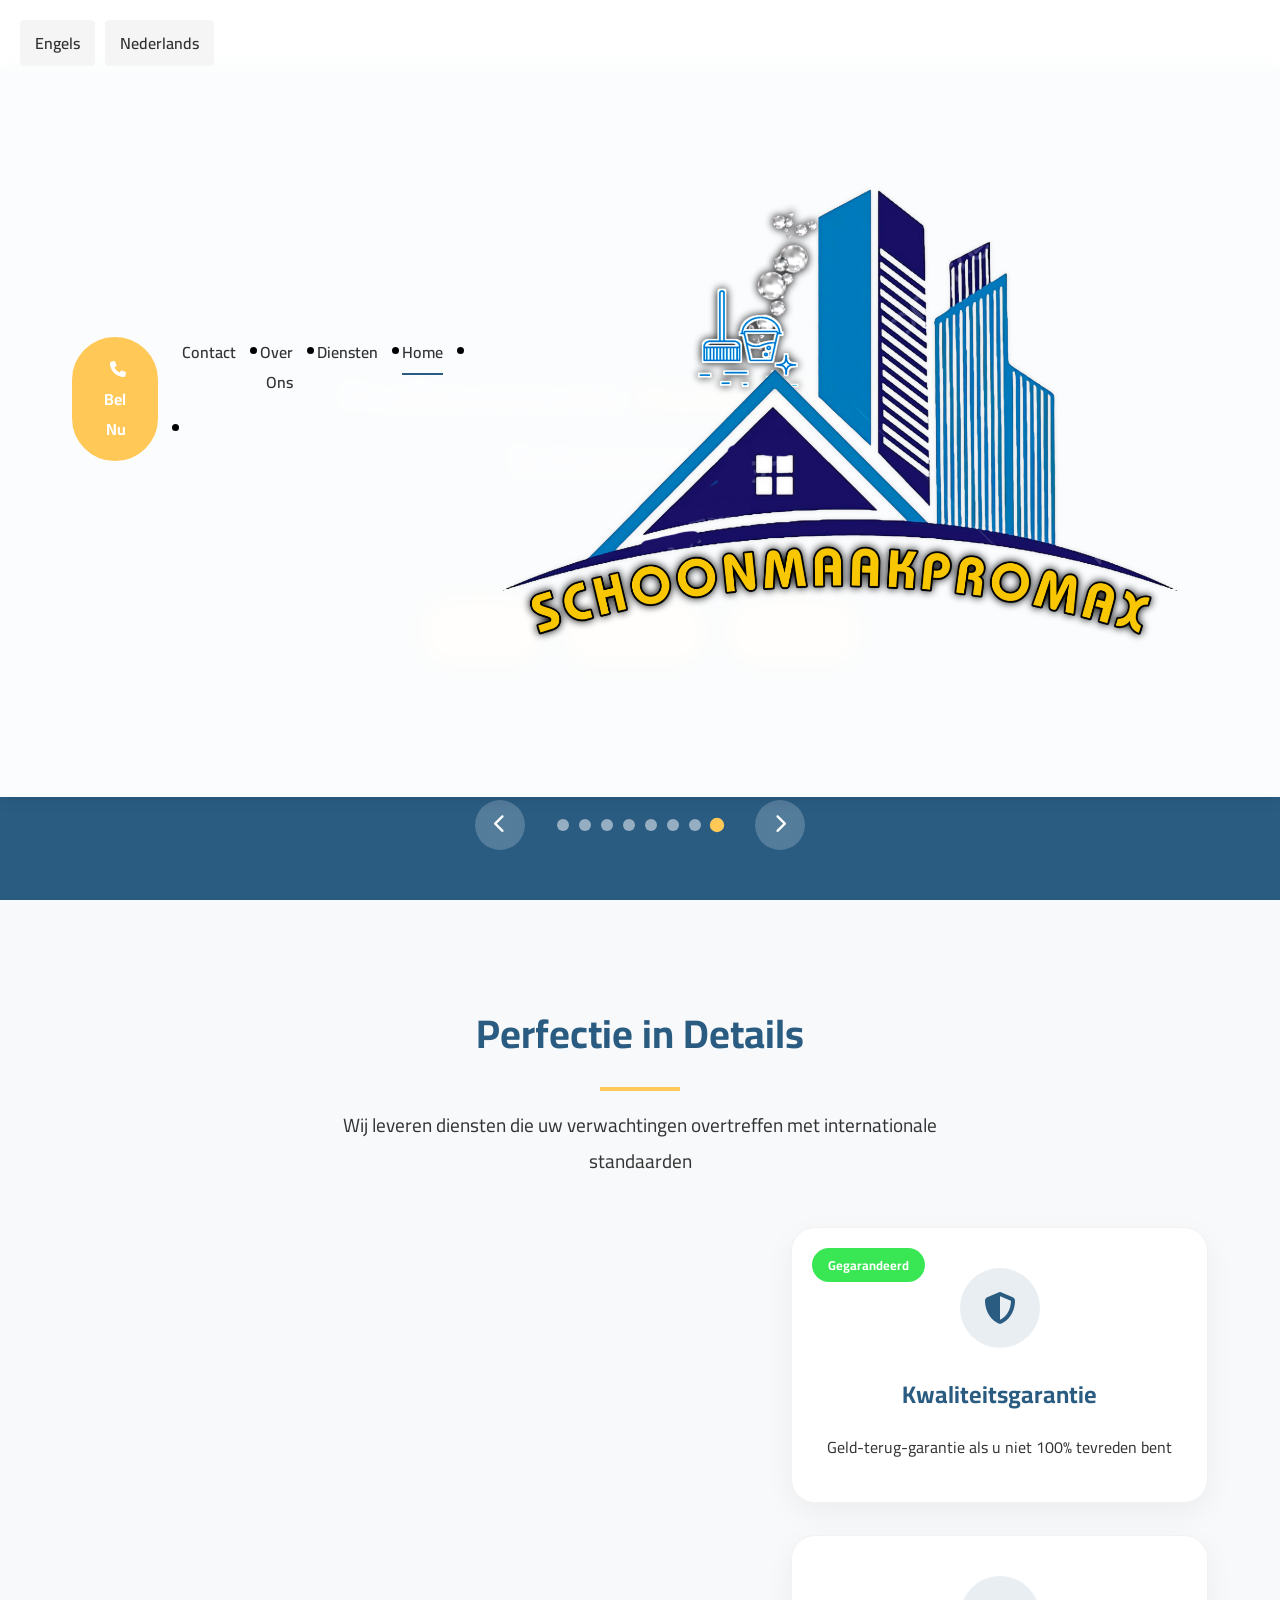
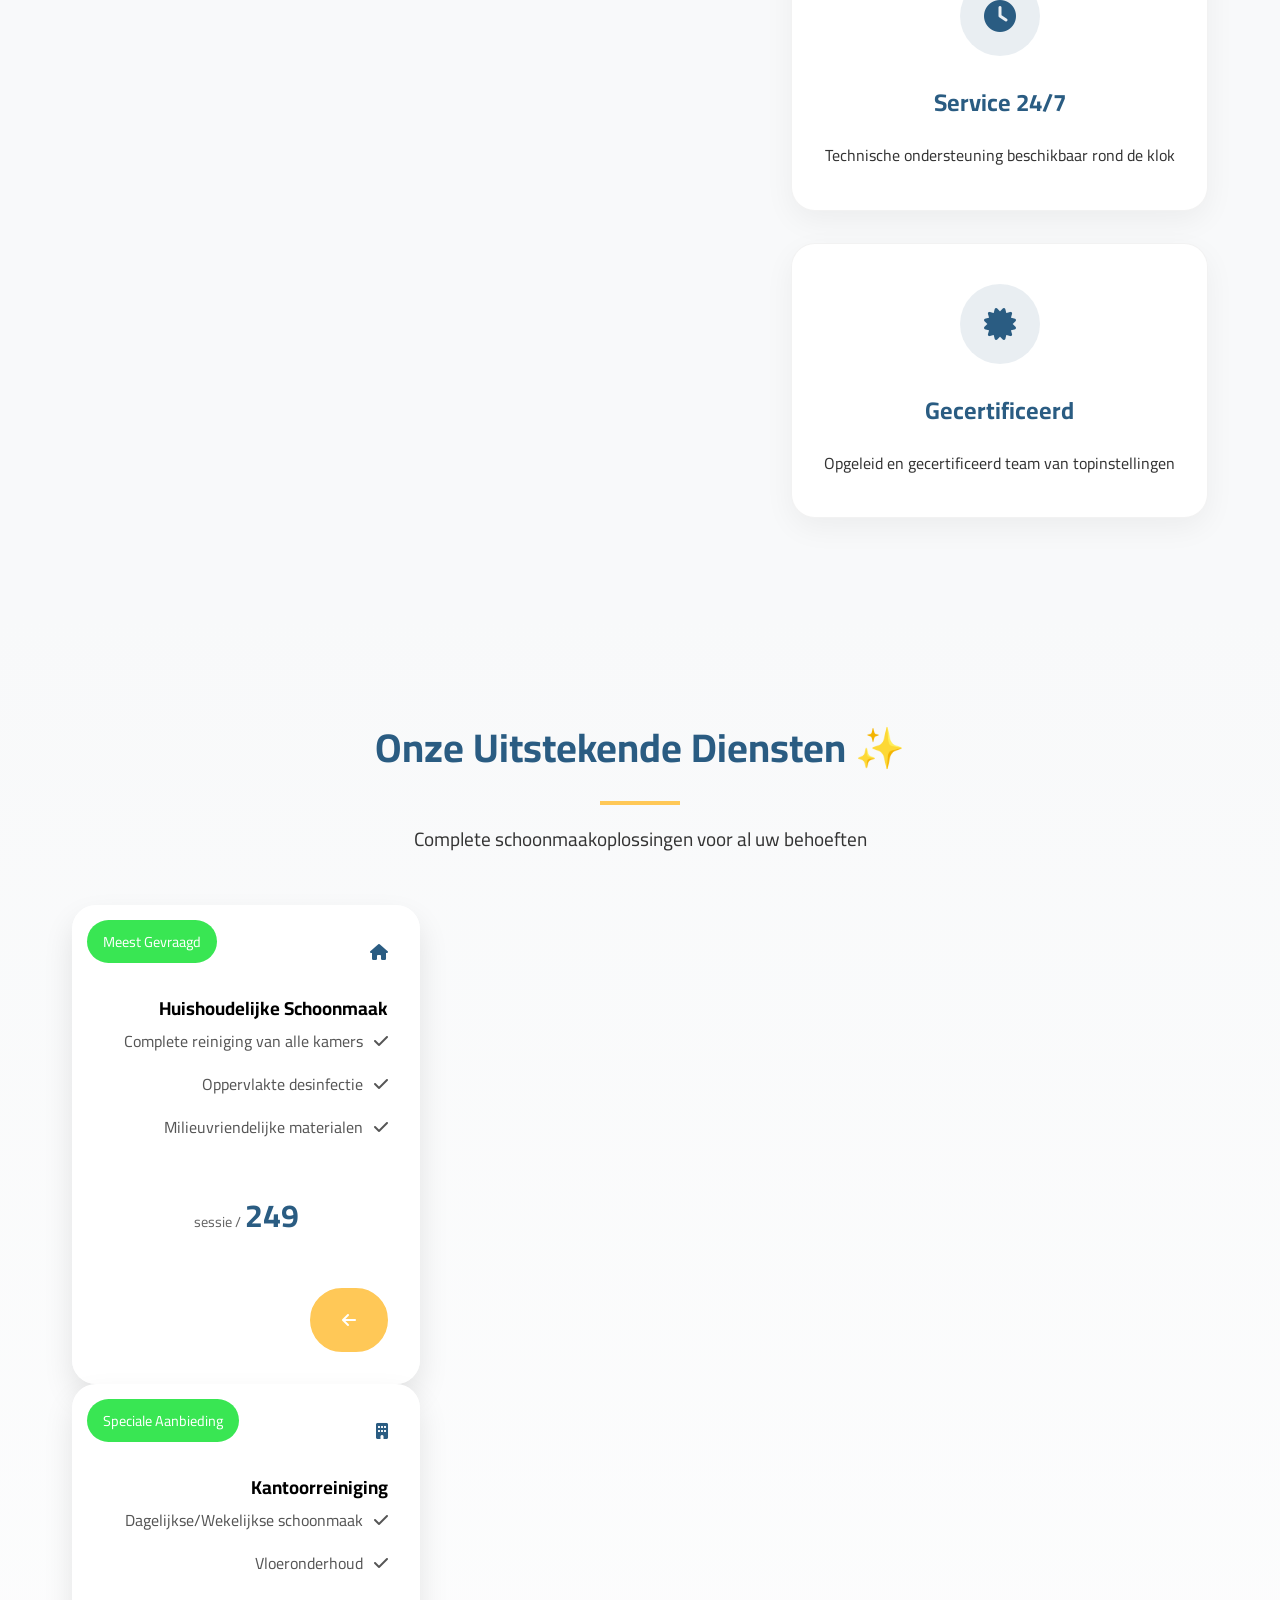
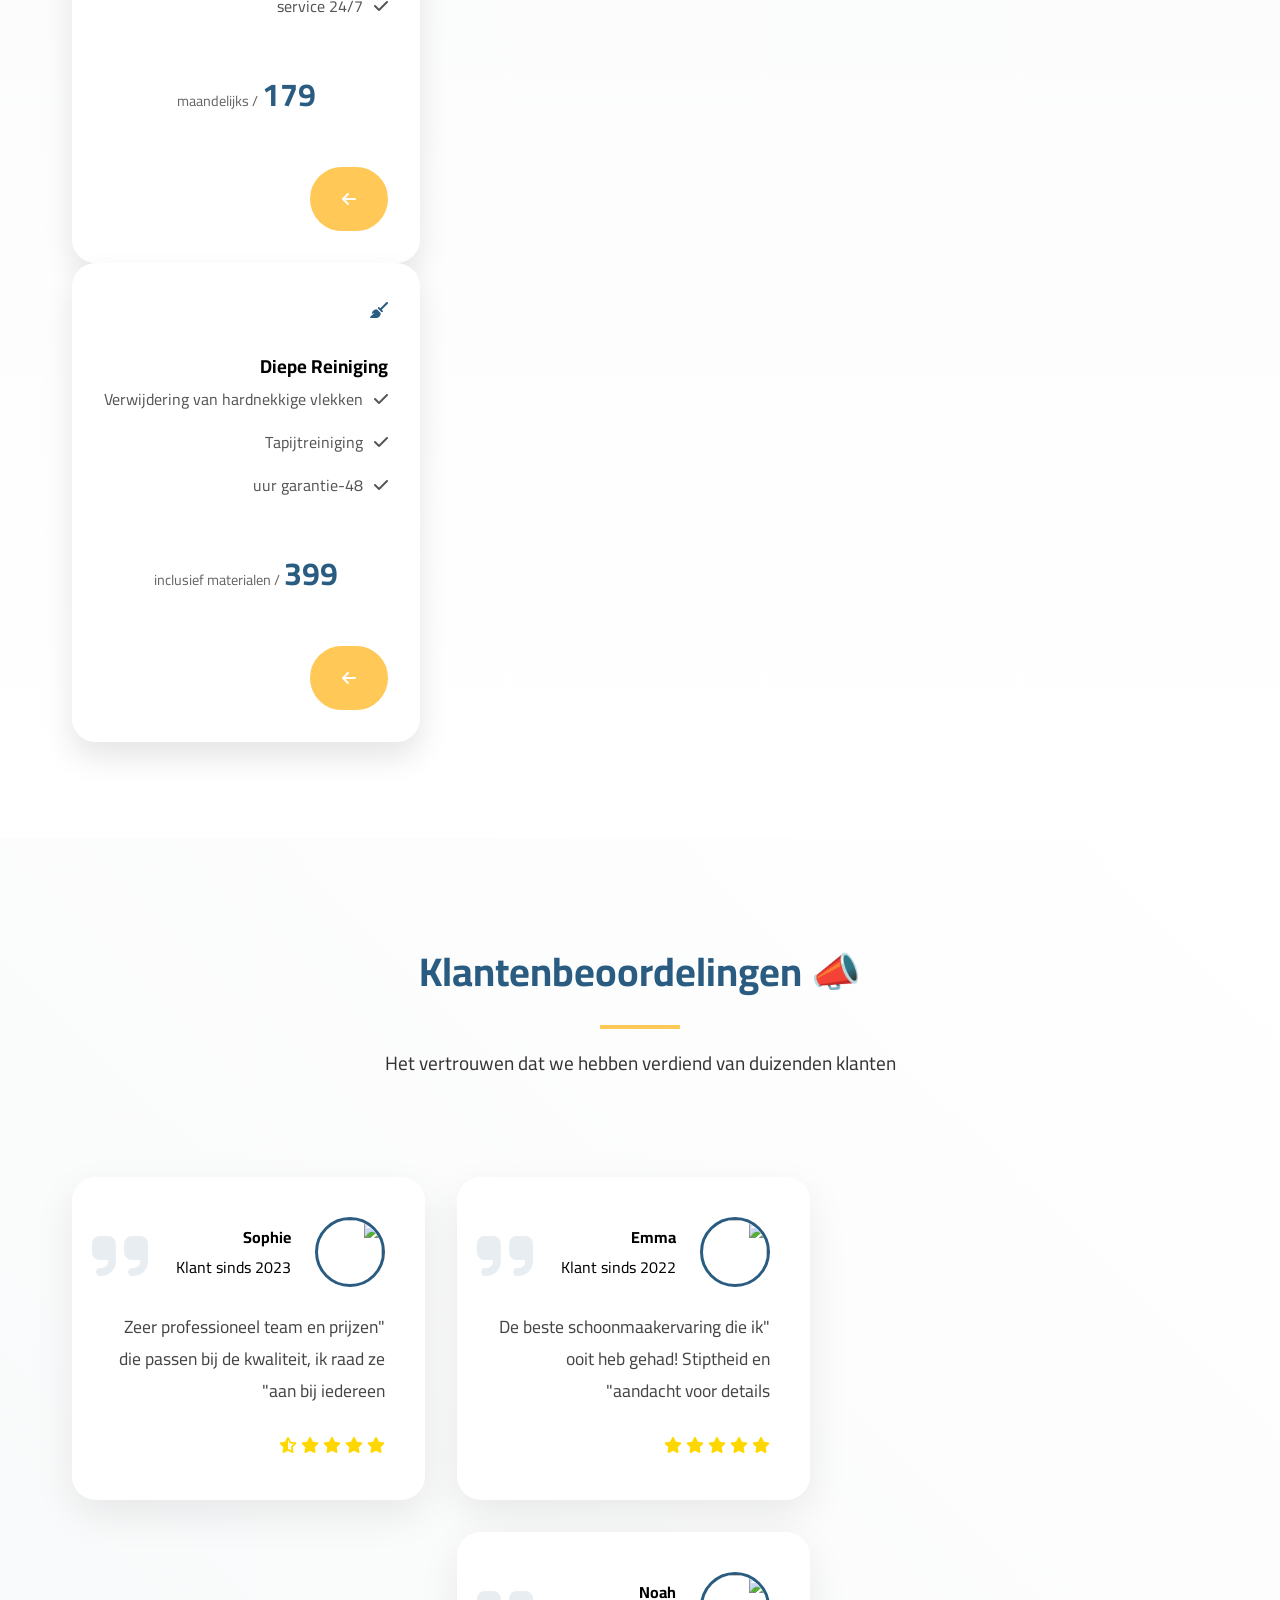
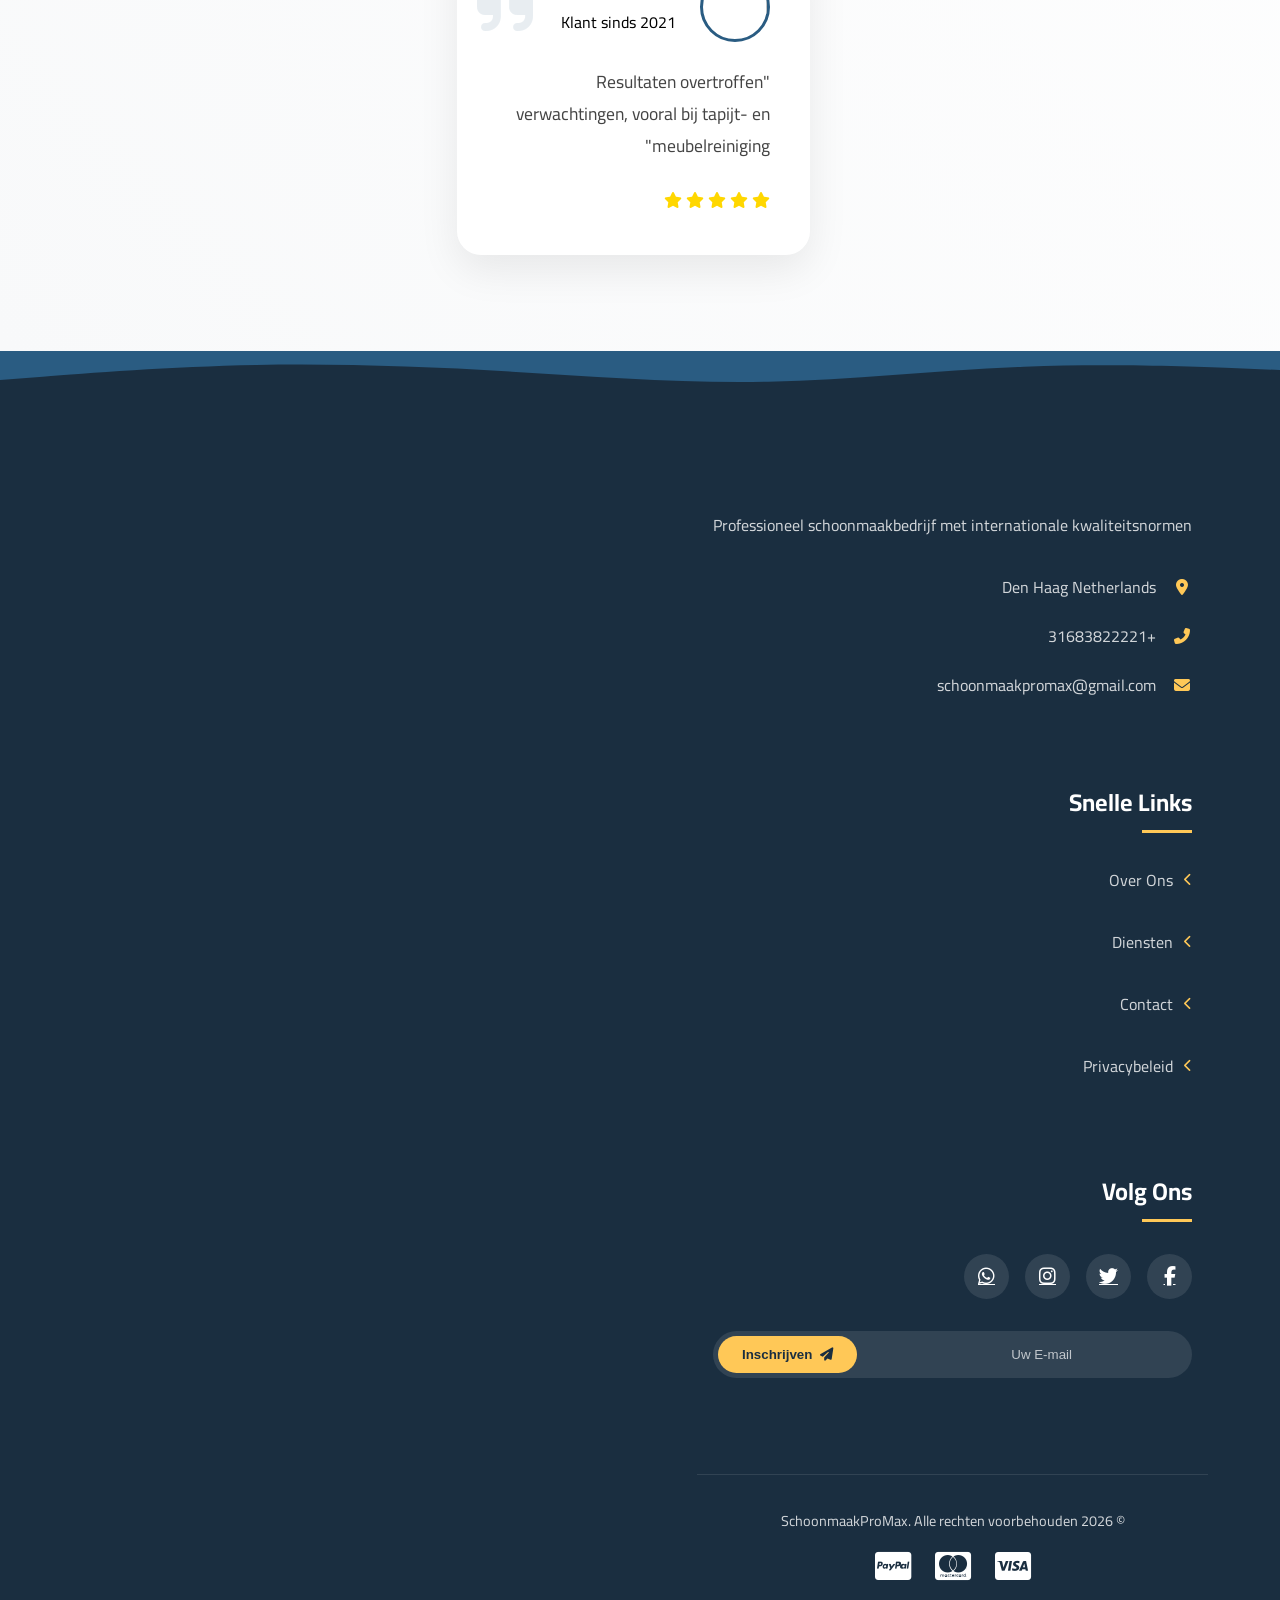
==== index.html @ 86a505ed "index.html" ====
<!DOCTYPE html>
<html lang="ar" dir="rtl">
<head>
    <!-- Basic Meta Tags -->
    <meta charset="UTF-8">
    <meta name="viewport" content="width=device-width, initial-scale=1.0">
    
    <!-- ========== Advanced SEO Optimizations ========== -->
    <title>SchoonmaakProMax | Professioneel Schoonmaakbedrijf in Nederland | Concurrentieprijzen</title>
    <meta name="viewport" content="width=device-width, initial-scale=1, maximum-scale=1, user-scalable=no">

    <meta name="description" content="SchoonmaakProMax biedt schoonmaakdiensten voor huis en kantoor in Nederland met Europese kwaliteitsnormen. Opgeleid team - Milieuvriendelijke materialen - Scherpe prijzen. Neem nu contact op!">
    <meta name="keywords" content="Schoonmaakbedrijf Nederland, Huishoudelijke schoonmaak Amsterdam, Tapijtreiniging Rotterdam, Kantoorontsmetting Den Haag, Appartementen schoonmaken Utrecht">
    <meta name="author" content="SchoonmaakProMax">
    <meta name="robots" content="index, follow">
    <meta name="language" content="Arabic">
    
    <!-- ========== Open Graph / Social Meta ========== -->
    <meta property="og:title" content="SchoonmaakProMax | Professionele Schoonmaak in Nederland">
    <meta property="og:description" content="Uitgebreide schoonmaakdiensten voor woningen en kantoren volgens Europese kwaliteitsnormen">
    <meta property="og:image" content="https://osun2021.github.io/a2/assets/images/og-image.jpg">
    <meta property="og:url" content="https://osun2021.github.io/a2/">
    <meta property="og:type" content="website">
    <meta property="og:locale" content="ar_AR">
    
    <!-- ========== Twitter Meta ========== -->
    <meta name="twitter:card" content="summary_large_image">
    <meta name="twitter:title" content="SchoonmaakProMax - Professionele Schoonmaak">
    <meta name="twitter:description" content="Complete schoonmaakoplossingen in Nederland">
    <meta name="twitter:image" content="https://osun2021.github.io/a2/assets/images/og-image.jpg">
    
    <!-- ========== Favicon ========== -->
    <link rel="icon" type="image/png" href="assets/favicon1.png">
    <link rel="apple-touch-icon" href="assets/favicon1.png">
    
    <!-- ========== Preconnect & Preload ========== -->
    <link rel="preconnect" href="https://fonts.googleapis.com">
    <link rel="preconnect" href="https://fonts.gstatic.com" crossorigin>
    <link rel="preload" href="https://cdnjs.cloudflare.com/ajax/libs/font-awesome/6.4.0/css/all.min.css" as="style">
    
    <!-- ========== Google Fonts ========== -->
    <link href="https://fonts.googleapis.com/css2?family=Cairo:wght@400;600;700&display=swap" rel="stylesheet">
    
    <!-- ========== Font Awesome Library ========== -->
    <link rel="stylesheet" href="https://cdnjs.cloudflare.com/ajax/libs/font-awesome/6.4.0/css/all.min.css">
    
    <!-- ========== AOS Animation Library ========== -->
    <link href="https://unpkg.com/aos@2.3.1/dist/aos.css" rel="stylesheet">
    
    <!-- ========== CSS Files ========== -->
    <link rel="stylesheet" href="css/base/reset.css">
    <link rel="stylesheet" href="css/base/variables.css">
    <link rel="stylesheet" href="css/components/header.css">
    <link rel="stylesheet" href="css/main.css">
    
    <!-- ========== Structured Data (Schema) ========== -->
    <script type="application/ld+json">
    {
        "@context": "https://schema.org",
        "@type": "ProfessionalService",
        "name": "SchoonmaakProMax",
        "image": "https://osun2021.github.io/a2/assets/images/logo4.jpg",
        "description": "Professioneel schoonmaakbedrijf in Nederland",
        "address": {
            "@type": "PostalAddress",
            "addressCountry": "NL"
        },
        "telephone": "+31683822221",
        "openingHours": "Ma-Vr 08:00-18:00",
        "url": "https://osun2021.github.io/a2/"
    }
    </script>
   
    <style>
        :root {
            --primary: #2A5C82;
            --secondary: #FFC857;
        }
        
        * {
            margin: 0;
            padding: 0;
            box-sizing: border-box;
        }
        img, video {
            max-width: 100%;
            height: auto;
            display: block;
        }
        
        html, body {
            width: 100%;
            min-height: 100vh;
            overflow-x: hidden;
            font-family: 'Cairo', sans-serif;
        }
        
        .main-container {
            width: 100vw;
            overflow: hidden;
        }
        
        section {
            width: 100vw;
            padding: 4rem 0;
            overflow: hidden;
        }
        
        .container {
            width: 100%;
            max-width: 1400px;
            margin: 0 auto;
            padding: 0 20px;
        }
    </style>
</head>
<body class="home-page">
    <!-- Modified Header -->
    <header class="main-header">
        <div class="container">
            <a href="index.html" class="logo">
                <img src="assets/images/logo4.png" alt="SchoonmaakProMax" loading="lazy">
            </a>

            <button class="hamburger-menu" aria-expanded="false" aria-label="Mobiel menu">
                <span class="hamburger-line"></span>
                <span class="hamburger-line"></span>
                <span class="hamburger-line"></span>
            </button>
            
            <nav class="main-nav" aria-label="Hoofdnavigatie">
                <div class="language-switcher">
                    <a href="index.html" class="lang-link">Nederlands</a>
                    <a href="en/index.html" class="lang-link">Engels</a>
                </div>
                <ul class="nav-links">
                    <li><a href="index.html" class="nav-link active" data-link="home">Home</a></li>
                    <li><a href="services.html" class="nav-link" data-link="services">Diensten</a></li>
                    <li><a href="about.html" class="nav-link" data-link="about">Over Ons</a></li>
                    <li><a href="contact.html" class="nav-link" data-link="contact">Contact</a></li>
                    <li class="mobile-only">
                        <a href="tel:+31683822221" class="cta-button mobile-cta">
                            <i class="fas fa-phone"></i> Bel Nu
                        </a>
                    </li>
                </ul>
            </nav>
            

        </div>
    </header>
    
    <style>
    :root {
        --primary: #2A5C82;
        --secondary: #FFC857;
        --accent: #39e653;
        --light: #F8F9FA;
        --text: #333;
    }
    
    .main-header {
        position: fixed;
        top: 0;
        width: 100%;
        background: rgba(255, 255, 255, 0.98);
        box-shadow: 0 2px 15px rgba(0, 0, 0, 0.1);
        z-index: 1000;
        backdrop-filter: blur(10px);
        padding: 1rem 0;
    }
    
    .container {
        display: flex;
        justify-content: space-between;
        align-items: center;
        max-width: 1200px;
        margin: 0 auto;
        padding: 0 2rem;
    }
    
    /* Desktop Main Menu */
    .nav-links {
        display: flex;
        gap: 1.5rem;
    }
    
    .nav-link {
        color: var(--text);
        text-decoration: none;
        font-weight: 600;
        position: relative;
        padding: 0.5rem 0;
    }
    
    .nav-link::after {
        content: '';
        position: absolute;
        bottom: 0;
        right: 0;
        width: 0;
        height: 2px;
        background: var(--primary);
        transition: width 0.3s ease;
    }
    
    .nav-link:hover::after,
    .nav-link.active::after {
        width: 100%;
    }
    
    /* Mobile Menu Design */
    .hamburger-menu {
        display: none;
        background: none;
        border: none;
        cursor: pointer;
        padding: 0.5rem;
        z-index: 1001;
    }
    
    .hamburger-line {
        display: block;
        width: 25px;
        height: 3px;
        background: var(--primary);
        margin: 5px 0;
        transition: all 0.3s ease;
    }
    
    /* Mobile Styles */
    @media (max-width: 992px) {
        .hamburger-menu {
            display: block;
        }
        
        .main-nav {
            position: fixed;
            top: 0;
            right: -100%;
            width: 280px;
            height: 100vh;
            background: white;
            box-shadow: -5px 0 15px rgba(0, 0, 0, 0.1);
            transition: right 0.3s ease;
            padding-top: 80px;
        }
        
        .main-nav.active {
            right: 0;
        }
        
        .nav-links {
            flex-direction: column;
            padding: 0 1.5rem;
        }
        
        .nav-link {
            padding: 1rem 0;
            border-bottom: 1px solid #eee;
            display: block;
        }
        
        .desktop-cta {
            display: inline-block;
    padding: 10px 20px;
    background-color: var(--secondary);
    color: var(--primary);
    border-radius: 50px;
    text-decoration: none;
    font-weight: bold;
    transition: all 0.3s ease;
        }
        .mobile-cta {
            display: none;
            padding: 10px 20px;
            background-color: var(--secondary);
            color: var(--primary);
            border-radius: 50px;
            text-decoration: none;
            font-weight: bold;
            margin-top: 15px;
        }
        @media (max-width: 992px) {
            .desktop-cta {
                display: none;
            }
            
            .mobile-cta {
                display: inline-block;
            }
        }
        .mobile-only {
            display: block;
            margin-top: 1rem;
        }
        
        /* Hamburger lines animation */
        .hamburger-menu.active .hamburger-line:nth-child(1) {
            transform: translateY(8px) rotate(45deg);
        }
        
        .hamburger-menu.active .hamburger-line:nth-child(2) {
            opacity: 0;
        }
        
        .hamburger-menu.active .hamburger-line:nth-child(3) {
            transform: translateY(-8px) rotate(-45deg);
        }
    }
    /* Taalschakelaar */
    .language-switcher {
        position: absolute;
        left: 20px;
        top: 20px;
        display: flex;
        gap: 10px;
    }

    .lang-link {
        background: #f5f5f5;
        padding: 8px 15px;
        border-radius: 4px;
        color: #333;
        text-decoration: none;
        font-weight: 600;
        transition: all 0.3s;
    }

    .lang-link:hover {
        background: #007bff;
        color: white;
    }
    </style>

    <!-- Hero Section with 8 Images Slider -->
    <section class="hero">
        <!-- Hero Slider Container -->
        <div class="hero-slider">
            <!-- Slide 1 - Home Cleaning -->
            <div class="slide active" style="background-image: url('assets/images/hero-home-cleaning1.jpg');">
                <div class="container">
                    <div class="hero-content">
                        <h1>Professionele <span class="hero-highlight">Huishoudelijke</span> Schoonmaak</h1>
                        <p class="hero-subtitle">Uw huis stralend schoon met onze gespecialiseerde diensten</p>
                        <div class="hero-cta">
                            <a href="services.html#home-cleaning" class="cta-button">Meer Info</a>
                            <a href="booking.html" class="cta-button">Nu Boeken</a>
                            <a href="contact.html" class="cta-button">Contact</a> <!-- هذا الزر الذي كان ناقصًا -->

                        </div>
                    </div>
                </div>
            </div>
            
            <!-- Slide 2 - Office Cleaning -->
            <div class="slide" style="background-image: url('assets/images/hero-office-cleaning1.jpg');">
                <div class="container">
                    <div class="hero-content">
                        <h1><span class="hero-highlight">Kantoren</span>:</h1>
                        <p class="hero-subtitle">Een schone werkomgeving bevordert productiviteit en een professionele uitstraling.</p>
                        <div class="hero-cta">
                            <a href="services.html#office-cleaning" class="cta-button">Onze Diensten</a>
                            <a href="contact.html" class="cta-button">Offerte Aanvragen</a>
                            <a href="contact.html" class="cta-button">Contact</a> <!-- هذا الزر الذي كان ناقصًا -->

                        </div>
                    </div>
                </div>
            </div>
            
            <!-- Slide 3 - Deep Cleaning -->
            <div class="slide" style="background-image: url('assets/images/hero-deep-cleaning.jpg');">
                <div class="container">
                    <div class="hero-content">
                        <h1><span class="hero-highlight">Diepe</span> Reiniging</h1>
                        <p class="hero-subtitle">Voor een grondige en complete schoonmaakbeurt</p>
                        <div class="hero-cta">
                            <a href="services.html#deep-cleaning" class="cta-button">Bekijk Pakketten</a>
                            <a href="tel:+31683822221" class="cta-button">Bel Ons</a>
                            <a href="contact.html" class="cta-button">Contact</a> <!-- هذا الزر الذي كان ناقصًا -->

                        </div>
                    </div>
                </div>
            </div>
            
            <!-- Slide 4 - Carpet Cleaning -->
            <div class="slide" style="background-image: url('assets/images/hero-carpet-cleaning.jpg');">
                <div class="container">
                    <div class="hero-content">
                        <h1><span class="hero-highlight">Tapijt</span> Reiniging</h1>
                        <p class="hero-subtitle">Professionele reiniging en geurverwijdering voor uw tapijten</p>
                        <div class="hero-cta">
                            <a href="services.html#carpet-cleaning" class="cta-button">Meer Details</a>
                            <a href="booking.html" class="cta-button">Afspraak Maken</a>
                            <a href="contact.html" class="cta-button">Contact</a> <!-- هذا الزر الذي كان ناقصًا -->

                        </div>
                    </div>
                </div>
            </div>
            
            <!-- Slide 5 - Window Cleaning -->
            <div class="slide" style="background-image: url('assets/images/hero-window-cleaning.jpg');">
                <div class="container">
                    <div class="hero-content">
                        <h1><span class="hero-highlight">Ramen</span> Reiniging</h1>
                        <p class="hero-subtitle">Streeploze reiniging voor kristalheldere ramen</p>
                        <div class="hero-cta">
                            <a href="services.html#window-cleaning" class="cta-button">Onze Methode</a>
                            <a href="contact.html" class="cta-button">Vraag Offerte</a>
                            <a href="contact.html" class="cta-button">Contact</a> <!-- هذا الزر الذي كان ناقصًا -->

                        </div>
                    </div>
                </div>
            </div>
            
            <!-- Slide 6 - After Construction -->
            <div class="slide" style="background-image: url('assets/images/hero-construction-cleaning.jpg');">
                <div class="container">
                    <div class="hero-content">
                        <h1>Opbouw <span class="hero-highlight">Schoonmaak</span></h1>
                        <p class="hero-subtitle">Complete reiniging na verbouwing of renovatie</p>
                        <div class="hero-cta">
                            <a href="services.html#construction-cleaning" class="cta-button">Bekijk Diensten</a>
                            <a href="tel:+31683822221" class="cta-button">Direct Contact</a>
                            <a href="contact.html" class="cta-button">Contact</a> <!-- هذا الزر الذي كان ناقصًا -->

                        </div>
                    </div>
                </div>
            </div>
            
            <!-- Slide 7 - Disinfection -->
            <div class="slide" style="background-image: url('assets/images/hero-disinfection.jpg');">
                <div class="container">
                    <div class="hero-content">
                        <h1>Professionele <span class="hero-highlight">Desinfectie</span></h1>
                        <p class="hero-subtitle">Bescherm uw ruimte tegen bacteriën en virussen</p>
                        <div class="hero-cta">
                            <a href="services.html#disinfection" class="cta-button">Onze Aanpak</a>
                            <a href="booking.html" class="cta-button">Plan Nu</a>
                            <a href="contact.html" class="cta-button">Contact</a> <!-- هذا الزر الذي كان ناقصًا -->

                        </div>
                    </div>
                </div>
            </div>
            
            <!-- Slide 8 - Move In/Out -->
            <div class="slide" style="background-image: url('assets/images/hero-move-cleaning.jpg');">
                <div class="container">
                    <div class="hero-content">
                        <h1><span class="hero-highlight">Verhuizing</span> Schoonmaak</h1>
                        <p class="hero-subtitle">Perfecte schoonmaak voor overdracht of nieuwe bewoners</p>
                        <div class="hero-cta">
                            <a href="services.html#move-cleaning" class="cta-button">Lees Meer</a>
                            <a href="contact.html" class="cta-button">Contacteer Ons</a>
                            <a href="contact.html" class="cta-button">Contact</a> <!-- هذا الزر الذي كان ناقصًا -->

                        </div>
                    </div>
                </div>
            </div>
        </div>
        
        <!-- Slider Controls -->
        <div class="slider-controls">
            <button class="slider-prev"><i class="fas fa-chevron-right"></i></button>
            <div class="slider-dots"></div>
            <button class="slider-next"><i class="fas fa-chevron-left"></i></button>
        </div>
    </section>

    <style>
    /* Hero Section Styles */
    .hero {
        position: relative;
        min-height: 100vh;
        width: 100%;
        overflow: hidden;
    }
    
    .hero-slider {
        position: absolute;
        width: 100%;
        height: 100%;
    }
    
    .slide {
        position: absolute;
        width: 100%;
        height: 100%;
        background-size: 100% 100%; /* تمتد لتملأ المساحة كاملة (قد تشوه الصورة) */
        background-repeat: no-repeat; /* يمنع تكرار الصورة */
        background-color: #2A5C82; /* لون خلفية احتياطي (أزرق) */

        background-position: center;
        background-attachment: fixed;
        opacity: 0;
        transition: opacity 1.5s ease-in-out;
        display: flex;
        align-items: center;
        justify-content: center;
    }
    
    .slide::before {
        content: '';
        position: absolute;
        top: 0;
        left: 0;
        width: 100%;
        height: 100%;
        background: linear-gradient(rgba(42, 92, 130, 0.5), rgba(42, 92, 130, 0.027));
    }
    
    .slide.active {
        opacity: 1;
    }
    
    .hero-content {
        position: relative;
        z-index: 2;
        color: white;
        text-align: center;
        max-width: 800px;
        margin: 0 auto;
        padding: 0 20px;
    }
    
    .hero-content h1 {
        font-size: 3rem;
        margin-bottom: 1.5rem;
        line-height: 1.3;
    }
    
    .hero-highlight {
        color: #FFC857;
    }
    
    .hero-subtitle {
        font-size: 1.5rem;
        margin-bottom: 2.5rem;
    }
    
    .hero-cta {
        display: flex;
        justify-content: center;
        gap: 1.5rem;
        flex-wrap: wrap;
    }
    
    .cta-button {
        display: inline-block;
        padding: 15px 30px;
        background-color: #FFC857;
        color: white;
        border-radius: 50px;
        text-decoration: none;
        font-weight: bold;
        transition: all 0.3s ease;
        border: 2px solid #FFC857;
    }
    
    .cta-button:hover {
        background-color: transparent;
        color: #FFC857;
        transform: translateY(-3px);
    }
    
    /* Slider Controls */
    .slider-controls {
        position: absolute;
        bottom: 50px;
        left: 0;
        width: 100%;
        display: flex;
        justify-content: center;
        align-items: center;
        gap: 2rem;
        z-index: 10;
    }
    
    .slider-prev, .slider-next {
        background: rgba(255, 255, 255, 0.2);
        color: white;
        border: none;
        width: 50px;
        height: 50px;
        border-radius: 50%;
        cursor: pointer;
        display: flex;
        align-items: center;
        justify-content: center;
        font-size: 1.2rem;
        transition: all 0.3s ease;
        backdrop-filter: blur(5px);
    }
    
    .slider-prev:hover, .slider-next:hover {
        background: rgba(255, 200, 87, 0.8);
        color: #2A5C82;
    }
    
    .slider-dots {
        display: flex;
        gap: 10px;
    }
    
    .slider-dot {
        width: 12px;
        height: 12px;
        border-radius: 50%;
        background: rgba(255, 255, 255, 0.5);
        cursor: pointer;
        transition: all 0.3s ease;
    }
    
    .slider-dot.active {
        background: #FFC857;
        transform: scale(1.2);
    }
    
    /* Responsive Styles */
    @media (max-width: 992px) {
        .hero-content h1 {
            font-size: 2.5rem;
        }
        
        .hero-subtitle {
            font-size: 1.2rem;
        }
    }
    
    @media (max-width: 768px) {
        .hero-content h1 {
            font-size: 2rem;
        }
        
        .hero-cta {
            flex-direction: column;
            align-items: center;
        }
        
        .cta-button {
            width: 80%;
            text-align: center;
        }
        
        .slider-controls {
            bottom: 30px;
        }
    }
    
    @media (max-width: 576px) {
        .hero-content h1 {
            font-size: 1.8rem;
        }
        
        .hero-subtitle {
            font-size: 1rem;
        }
    }
    </style>

    <script>
        // Hero Slider Functionality
        document.addEventListener('DOMContentLoaded', function() {
            const slides = document.querySelectorAll('.slide');
            const dotsContainer = document.querySelector('.slider-dots');
            const prevBtn = document.querySelector('.slider-prev');
            const nextBtn = document.querySelector('.slider-next');
            let currentSlide = 0;
            let slideInterval;
            
            // Create dots
            slides.forEach((slide, index) => {
                const dot = document.createElement('div');
                dot.classList.add('slider-dot');
                if (index === 0) dot.classList.add('active');
                dot.addEventListener('click', () => goToSlide(index));
                dotsContainer.appendChild(dot);
            });
            
            const dots = document.querySelectorAll('.slider-dot');
            
            // Start auto sliding
            startSlideInterval();
            
            // Go to specific slide
            function goToSlide(index) {
                slides[currentSlide].classList.remove('active');
                dots[currentSlide].classList.remove('active');
                
                currentSlide = (index + slides.length) % slides.length;
                
                slides[currentSlide].classList.add('active');
                dots[currentSlide].classList.add('active');
                
                // Reset auto slide timer
                resetSlideInterval();
            }
            
            // Next slide
            function nextSlide() {
                goToSlide(currentSlide + 1);
            }
            
            // Previous slide
            function prevSlide() {
                goToSlide(currentSlide - 1);
            }
            
            // Auto slide
            function startSlideInterval() {
                slideInterval = setInterval(nextSlide, 5000);
            }
            
            // Reset interval
            function resetSlideInterval() {
                clearInterval(slideInterval);
                startSlideInterval();
            }
            
            // Event listeners
            nextBtn.addEventListener('click', nextSlide);
            prevBtn.addEventListener('click', prevSlide);
            
            // Pause on hover
            const heroSlider = document.querySelector('.hero-slider');
            heroSlider.addEventListener('mouseenter', () => clearInterval(slideInterval));
            heroSlider.addEventListener('mouseleave', startSlideInterval);
    
            // Mobile menu functionality
            const hamburger = document.querySelector('.hamburger-menu');
            const nav = document.querySelector('.main-nav');
            
            hamburger.addEventListener('click', function() {
                this.classList.toggle('active');
                nav.classList.toggle('active');
                document.body.style.overflow = nav.classList.contains('active') ? 'hidden' : '';
            });
            
            document.querySelectorAll('.nav-link').forEach(link => {
                link.addEventListener('click', () => {
                    hamburger.classList.remove('active');
                    nav.classList.remove('active');
                    document.body.style.overflow = '';
                });
            });
    
            // Ensure contact buttons are visible
            document.querySelectorAll('.cta-button[href="contact.html"]').forEach(btn => {
                btn.style.display = 'inline-block';
            });
        });
    </script>
    <!-- Other Sections with data-aos added -->
    <section class="features section--light" aria-label="Onze Kenmerken">
        <h2 class="section-title" data-aos="fade-up">Perfectie in Details</h2>
        <p class="section-subtitle" data-aos="fade-up" data-aos-delay="100">Wij leveren diensten die uw verwachtingen overtreffen met internationale standaarden</p>
        
        <div class="container">
            <div class="features-grid">
                <!-- Feature Card 1 -->
                <div class="feature-card" data-aos="zoom-in" data-aos-delay="200">
                    <div class="feature-icon__wrapper">
                        <i class="fas fa-shield-alt feature-icon"></i>
                    </div>
                    <h3>Kwaliteitsgarantie</h3>
                    <p>Geld-terug-garantie als u niet 100% tevreden bent</p>
                    <div class="feature-badge"> Gegarandeerd</div>
                </div>
                
                <!-- Feature Card 2 -->
                <div class="feature-card" data-aos="zoom-in" data-aos-delay="300">
                    <div class="feature-icon__wrapper">
                        <i class="fas fa-clock feature-icon"></i>
                    </div>
                    <h3>24/7 Service</h3>
                    <p>Technische ondersteuning beschikbaar rond de klok</p>
                </div>
                
                <!-- Feature Card 3 -->
                <div class="feature-card" data-aos="zoom-in" data-aos-delay="400">
                    <div class="feature-icon__wrapper">
                        <i class="fas fa-certificate feature-icon"></i>
                    </div>
                    <h3>Gecertificeerd</h3>
                    <p>Opgeleid en gecertificeerd team van topinstellingen</p>
                </div>
            </div>
        </div>
    </section>

    <style>
    :root {
        --primary: #2A5C82;
        --secondary: #FFC857;
        --accent: #39e653;
        --light: #F8F9FA;
        --text: #333;
    }
    
    .features {
        padding: 6rem 0;
        background: var(--light);
        position: relative;
    }
    
    .features::before {
        content: '';
        position: absolute;
        top: 0;
        left: 0;
        width: 100%;
        height: 100%;
        background: url('assets/images/pattern-bg.png') center/cover;
        opacity: 0.05;
        z-index: 0;
    }
    
    .section-title {
        text-align: center;
        font-size: 2.5rem;
        color: var(--primary);
        margin-bottom: 1rem;
        position: relative;
    }
    
    .section-title::after {
        content: '';
        display: block;
        width: 80px;
        height: 4px;
        background: var(--secondary);
        margin: 1rem auto;
    }
    
    .section-subtitle {
        text-align: center;
        color: var(--text);
        max-width: 700px;
        margin: 0 auto 3rem;
        font-size: 1.2rem;
    }
    
    .features-grid {
        display: grid;
        grid-template-columns: repeat(auto-fit, minmax(300px, 1fr));
        gap: 2rem;
        position: relative;
        z-index: 1;
    }
    
    .feature-card {
        background: white;
        border-radius: 1.5rem;
        padding: 2.5rem 2rem;
        text-align: center;
        transition: all 0.4s cubic-bezier(0.175, 0.885, 0.32, 1.275);
        box-shadow: 0 10px 30px rgba(0,0,0,0.05);
        border: 1px solid rgba(0,0,0,0.05);
        position: relative;
        overflow: hidden;
    }
    
    .feature-card:hover {
        transform: translateY(-10px);
        box-shadow: 0 15px 40px rgba(0,0,0,0.1);
        border-color: var(--primary);
    }
    
    .feature-icon__wrapper {
        width: 80px;
        height: 80px;
        background: rgba(42, 92, 130, 0.1);
        border-radius: 50%;
        margin: 0 auto 1.5rem;
        display: flex;
        align-items: center;
        justify-content: center;
        transition: all 0.3s ease;
    }
    
    .feature-card:hover .feature-icon__wrapper {
        background: var(--primary);
    }
    
    .feature-icon {
        font-size: 2rem;
        color: var(--primary);
        transition: all 0.3s ease;
    }
    
    .feature-card:hover .feature-icon {
        color: white;
    }
    
    .feature-card h3 {
        color: var(--primary);
        margin-bottom: 1rem;
        font-size: 1.5rem;
    }
    
    .feature-card p {
        color: var(--text);
        line-height: 1.8;
    }
    
    .feature-badge {
        position: absolute;
        top: 20px;
        left: 20px;
        background: var(--accent);
        color: white;
        padding: 0.3rem 1rem;
        border-radius: 50px;
        font-size: 0.8rem;
        font-weight: bold;
    }
    
    @media (max-width: 768px) {
        .features {
            padding: 4rem 0;
        }
        
        .section-title {
            font-size: 2rem;
        }
        
        .features-grid {
            grid-template-columns: 1fr;
            gap: 1.5rem;
        }
    }
    </style>

    <!-- Featured Services Section -->
    <section class="featured-services" aria-label="Uitgelichte Diensten">
        <h2 class="section-title">✨ Onze Uitstekende Diensten</h2>
        <p class="section-subtitle">Complete schoonmaakoplossingen voor al uw behoeften</p>

        <div class="container">
            <div class="section-header" data-aos="fade-up">
            </div>
        
            <div class="services-grid">
                <!-- Service 1 -->
                <article class="service-card" data-aos="zoom-in" data-aos-delay="300">
                    <div class="service-badge">Meest Gevraagd</div>
                    <div class="service-image">
                        <img src="assets/images/home-cleaning1.jpg" alt="" loading="lazy">
                        <div class="service-overlay"></div>
                    </div>
                    <div class="service-content">
                        <div class="service-icon">
                            <i class="fas fa-home"></i>
                        </div>
                        <h3>Huishoudelijke Schoonmaak</h3>
                        <ul class="service-features">
                            <li><i class="fas fa-check"></i> Complete reiniging van alle kamers</li>
                            <li><i class="fas fa-check"></i> Oppervlakte desinfectie</li>
                            <li><i class="fas fa-check"></i> Milieuvriendelijke materialen</li>
                        </ul>
                        <div class="service-footer">
                            <div class="price-box">
                                <span class="price">249</span>
                                <span class="duration">/ sessie</span>
                            </div>
                            <a href="#" class="cta-button">
                                <span></span>
                                <i class="fas fa-arrow-left"></i>
                            </a>
                        </div>
                    </div>
                </article>
        
                <!-- Service 2 -->
                <article class="service-card" data-aos="zoom-in" data-aos-delay="400">
                    <div class="service-badge">Speciale Aanbieding</div>
                    <div class="service-image">
                        <img src="assets/images/office-cleaning.jpg" alt="" loading="lazy">
                        <div class="service-overlay"></div>
                    </div>
                    <div class="service-content">
                        <div class="service-icon">
                            <i class="fas fa-building"></i>
                        </div>
                        <h3>Kantoorreiniging</h3>
                        <ul class="service-features">
                            <li><i class="fas fa-check"></i> Dagelijkse/Wekelijkse schoonmaak</li>
                            <li><i class="fas fa-check"></i> Vloeronderhoud</li>
                            <li><i class="fas fa-check"></i> 24/7 service</li>
                        </ul>
                        <div class="service-footer">
                            <div class="price-box">
                                <span class="price">179</span>
                                <span class="duration">/ maandelijks</span>
                            </div>
                            <a href="#" class="cta-button">
                                <span></span>
                                <i class="fas fa-arrow-left"></i>
                            </a>
                        </div>
                    </div>
                </article>
        
                <!-- Service 3 -->
                <article class="service-card" data-aos="zoom-in" data-aos-delay="500">
                    <div class="service-image">
                        <img src="assets/images/deep-cleaning.jpg" alt="" loading="lazy">
                        <div class="service-overlay"></div>
                    </div>
                    <div class="service-content">
                        <div class="service-icon">
                            <i class="fas fa-broom"></i>
                        </div>
                        <h3>Diepe Reiniging</h3>
                        <ul class="service-features">
                            <li><i class="fas fa-check"></i> Verwijdering van hardnekkige vlekken</li>
                            <li><i class="fas fa-check"></i> Tapijtreiniging</li>
                            <li><i class="fas fa-check"></i> 48-uur garantie</li>
                        </ul>
                        <div class="service-footer">
                            <div class="price-box">
                                <span class="price">399</span>
                                <span class="duration">/ inclusief materialen</span>
                            </div>
                            <a href="#" class="cta-button">
                                <span></span>
                                <i class="fas fa-arrow-left"></i>
                            </a>
                        </div>
                    </div>
                </article>
            </div>
        </div>
    </section>

    <style>
    .featured-services {
        padding: 6rem 0;
        background: linear-gradient(to bottom, #f8f9fa 0%, #ffffff 100%);
    }

    .service-card {
        border-radius: 1.5rem;
        overflow: hidden;
        box-shadow: 0 15px 30px rgba(0,0,0,0.1);
        transition: all 0.4s cubic-bezier(0.175, 0.885, 0.32, 1.275);
    }

    .service-card:hover {
        transform: translateY(-10px);
        box-shadow: 0 25px 50px rgba(0,0,0,0.15);
    }

    .service-badge {
        position: absolute;
        top: 15px;
        left: 15px;
        background: var(--accent);
        color: white;
        padding: 0.5rem 1rem;
        border-radius: 50px;
        font-size: 0.9rem;
        z-index: 2;
    }

    .service-content {
        padding: 2rem;
        background: white;
    }

    .service-icon {
        color: var(--primary);
        margin-bottom: 1.5rem;
    }

    .service-features li {
        margin-bottom: 0.8rem;
        display: flex;
        align-items: center;
        gap: 0.7rem;
        color: #555;
    }

    .price-box {
        background: var(--light-bg);
        border-radius: 1rem;
        padding: 1.2rem;
        margin: 1.5rem 0;
        text-align: center;
    }

    .price {
        font-size: 2rem;
        font-weight: 700;
        color: var(--primary);
    }

    .duration {
        color: #666;
        font-size: 0.9rem;
    }
    </style>

    <!-- Testimonials Section -->
    <section class="testimonials section--light" aria-label="Klantenbeoordelingen">
        <h2 class="section-title">📣 Klantenbeoordelingen</h2>
        <p class="section-subtitle">Het vertrouwen dat we hebben verdiend van duizenden klanten</p>

        <div class="container">
            <div class="section-header" data-aos="fade-up">
            </div>

            <div class="testimonials-grid">
                <!-- Testimonial 1 -->
                <article class="testimonial-card" data-aos="zoom-in" data-aos-delay="200">
                    <div class="client-meta">
                        <img src="assets/images/client1.jpg" alt="" class="client-avatar" loading="lazy">
                        <div class="client-info">
                            <h4>Emma</h4>
                            <span>Klant sinds 2022</span>
                        </div>
                    </div>
                    <div class="testimonial-body">
                        <div class="quote-icon">
                            <i class="fas fa-quote-right"></i>
                        </div>
                        <blockquote>
                            "De beste schoonmaakervaring die ik ooit heb gehad! Stiptheid en aandacht voor details"
                        </blockquote>
                        <div class="rating-stars">
                            <i class="fas fa-star"></i>
                            <i class="fas fa-star"></i>
                            <i class="fas fa-star"></i>
                            <i class="fas fa-star"></i>
                            <i class="fas fa-star"></i>
                        </div>
                    </div>
                </article>

                <!-- Testimonial 2 -->
                <article class="testimonial-card" data-aos="zoom-in" data-aos-delay="300">
                    <div class="client-meta">
                        <img src="assets/images/client2.jpg" alt="" class="client-avatar" loading="lazy">
                        <div class="client-info">
                            <h4>Sophie</h4>
                            <span>Klant sinds 2023</span>
                        </div>
                    </div>
                    <div class="testimonial-body">
                        <div class="quote-icon">
                            <i class="fas fa-quote-right"></i>
                        </div>
                        <blockquote>
                            "Zeer professioneel team en prijzen die passen bij de kwaliteit, ik raad ze aan bij iedereen"
                        </blockquote>
                        <div class="rating-stars">
                            <i class="fas fa-star"></i>
                            <i class="fas fa-star"></i>
                            <i class="fas fa-star"></i>
                            <i class="fas fa-star"></i>
                            <i class="fas fa-star-half-alt"></i>
                        </div>
                    </div>
                </article>

                <!-- Testimonial 3 -->
                <article class="testimonial-card" data-aos="zoom-in" data-aos-delay="400">
                    <div class="client-meta">
                        <img src="assets/images/client3.jpg" alt="" class="client-avatar" loading="lazy">
                        <div class="client-info">
                            <h4>Noah</h4>
                            <span>Klant sinds 2021</span>
                        </div>
                    </div>
                    <div class="testimonial-body">
                        <div class="quote-icon">
                            <i class="fas fa-quote-right"></i>
                        </div>
                        <blockquote>
                            "Resultaten overtroffen verwachtingen, vooral bij tapijt- en meubelreiniging"
                        </blockquote>
                        <div class="rating-stars">
                            <i class="fas fa-star"></i>
                            <i class="fas fa-star"></i>
                            <i class="fas fa-star"></i>
                            <i class="fas fa-star"></i>
                            <i class="fas fa-star"></i>
                        </div>
                    </div>
                </article>
            </div>
        </div>
    </section>

    <style>
    .testimonials {
        padding: 6rem 0;
        background: linear-gradient(45deg, #f8f9fa 0%, #ffffff 100%);
    }

    .testimonial-card {
        background: white;
        border-radius: 1.5rem;
        padding: 2.5rem;
        box-shadow: 0 15px 40px rgba(0,0,0,0.08);
        transition: all 0.3s ease;
        position: relative;
        overflow: hidden;
    }

    .testimonial-card:hover {
        transform: translateY(-10px);
        box-shadow: 0 20px 50px rgba(0,0,0,0.1);
    }

    .client-meta {
        display: flex;
        align-items: center;
        gap: 1.5rem;
        margin-bottom: 1.5rem;
    }

    .client-avatar {
        width: 70px;
        height: 70px;
        border-radius: 50%;
        object-fit: cover;
        border: 3px solid var(--primary);
    }

    .quote-icon {
        position: absolute;
        top: 20px;
        left: 20px;
        color: var(--primary);
        opacity: 0.1;
        font-size: 4rem;
    }

    .rating-stars {
        color: #FFD700;
        margin-top: 1.5rem;
    }

    blockquote {
        font-size: 1.1rem;
        line-height: 1.8;
        color: #444;
        position: relative;
        z-index: 1;
    }

    .testimonials-grid {
        display: grid;
        grid-template-columns: repeat(auto-fit, minmax(300px, 1fr));
        gap: 2rem;
        margin-top: 3rem;
    }
    </style>

    <!-- Footer -->
    <footer class="main-footer">
        <!-- Animated Footer Wave -->
        <div class="footer-wave">
            <svg xmlns="http://www.w3.org/2000/svg" viewBox="0 0 1440 320" preserveAspectRatio="none">
                <path fill="var(--primary)" 
                      d="M0,256L48,261.3C96,267,192,277,288,266.7C384,256,480,224,576,218.7C672,213,768,235,864,250.7C960,267,1056,277,1152,272C1248,267,1344,245,1392,234.7L1440,224L1440,320L1392,320C1344,320,1248,320,1152,320C1056,320,960,320,864,320C768,320,672,320,576,320C480,320,384,320,288,320C192,320,96,320,48,320L0,320Z">
                </path>
            </svg>
        </div>
        
        <div class="container">
            <div class="footer-grid">
                <!-- Company Information -->
                <div class="footer-col" data-aos="fade-up">
                    <div class="footer-brand">
                        <p class="footer-description">
                            Professioneel schoonmaakbedrijf met internationale kwaliteitsnormen
                        </p>
                    </div>
                    <div class="footer-contact">
                        <div class="contact-item">
                            <i class="fas fa-map-marker-alt"></i>
                            <span>Den Haag Netherlands</span>
                        </div>
                        <div class="contact-item">
                            <i class="fas fa-phone-alt"></i>
                            <a href="tel:+31683822221">+31683822221</a>
                        </div>
                        <div class="contact-item">
                            <i class="fas fa-envelope"></i>
                            <a href="mailto:schoonmaakpromax@gmail.com">schoonmaakpromax@gmail.com</a>
                        </div>
                    </div>
                </div>
    
                <!-- Quick Links -->
                <div class="footer-col" data-aos="fade-up" data-aos-delay="150">
                    <h4 class="footer-title">Snelle Links</h4>
                    <ul class="footer-links">
                        <li>
                            <a href="about.html">
                                <i class="fas fa-chevron-left"></i>
                                <span>Over Ons</span>
                            </a>
                        </li>
                        <li>
                            <a href="services.html">
                                <i class="fas fa-chevron-left"></i>
                                <span>Diensten</span>
                            </a>
                        </li>
                        <li>
                            <a href="contact.html">
                                <i class="fas fa-chevron-left"></i>
                                <span>Contact</span>
                            </a>
                        </li>
                        <li>
                            <a href="privacy.html">
                                <i class="fas fa-chevron-left"></i>
                                <span>Privacybeleid</span>
                            </a>
                        </li>
                    </ul>
                </div>
    
                <!-- Social Media -->
                <div class="footer-col" data-aos="fade-up" data-aos-delay="300">
                    <h4 class="footer-title">Volg Ons</h4>
                    <div class="social-links">
                        <a href="https://www.facebook.com/share/16MMJfu5TA/?mibextid=wwXIfr" aria-label="Facebook" class="social-link">
                            <i class="fab fa-facebook-f"></i>
                        </a>
                        <a href="#" aria-label="Twitter" class="social-link">
                            <i class="fab fa-twitter"></i>
                        </a>
                        <a href="https://www.instagram.com/schoonmaakpromax?igsh=OHRtbTYwcnY0eTZw" aria-label="Instagram" class="social-link">
                            <i class="fab fa-instagram"></i>
                        </a>
                        <a href="https://wa.me/31683822221" aria-label="WhatsApp" class="social-link">
                            <i class="fab fa-whatsapp"></i>
                        </a>
                    </div>
                    
                    <!-- Newsletter Form -->
                    <form class="newsletter-form">
                        <div class="form-group">
                            <input type="email" placeholder="Uw E-mail" required>
                            <button type="submit" class="newsletter-btn">
                                <i class="fas fa-paper-plane"></i>
                                <span>Inschrijven</span>
                            </button>
                        </div>
                    </form>
                </div>
            
                <div class="copyright" data-aos="fade-up">
                    <div class="copyright-content">
                        <p>&copy; <span id="year"></span> SchoonmaakProMax. Alle rechten voorbehouden</p>
                        <div class="payment-methods">
                            <i class="fab fa-cc-visa" title="Visa"></i>
                            <i class="fab fa-cc-mastercard" title="Mastercard"></i>
                            <i class="fab fa-cc-paypal" title="PayPal"></i>
                        </div>
                    </div>
                </div>
            </div>
        </div>
    </footer>
    
    <style>
    :root {
        --primary: #2A5C82;
        --secondary: #FFC857;
        --dark: #1A2E40;
        --light: #F8F9FA;
        --text-light: rgba(255,255,255,0.8);
    }
    
    .main-footer {
        background: var(--dark);
        color: white;
        position: relative;
        padding-top: 6rem;
        overflow: hidden;
    }
    
    .footer-wave {
        position: absolute;
        top: -1px;
        left: 0;
        width: 100%;
        height: 100px;
        transform: rotate(180deg);
    }
    
    .footer-wave svg {
        width: 100%;
        height: 100%;
    }
    
    .container {
        max-width: 1200px;
        margin: 0 auto;
        padding: 0 2rem;
    }
    
    .footer-grid {
        display: grid;
        grid-template-columns: repeat(auto-fit, minmax(300px, 1fr));
        gap: 3rem;
        padding: 3rem 0;
    }
    
    .footer-col {
        padding: 1rem;
    }
    
    .footer-brand {
        margin-bottom: 2rem;
    }
    
    .footer-logo {
        width: 180px;
        height: auto;
        margin-bottom: 1.5rem;
        filter: brightness(0) invert(1);
        transition: transform 0.3s ease;
    }
    
    .footer-logo:hover {
        transform: scale(1.05);
    }
    
    .footer-description {
        color: var(--text-light);
        line-height: 1.8;
        margin-bottom: 1.5rem;
    }
    
    .footer-title {
        font-size: 1.5rem;
        margin-bottom: 1.5rem;
        padding-bottom: 0.5rem;
        position: relative;
        color: white;
    }
    
    .footer-title::after {
        content: '';
        position: absolute;
        bottom: 0;
        right: 0;
        width: 50px;
        height: 3px;
        background: var(--secondary);
    }
    
    .footer-contact {
        display: flex;
        flex-direction: column;
        gap: 1.2rem;
    }
    
    .contact-item {
        display: flex;
        align-items: center;
        gap: 1rem;
        color: var(--text-light);
    }
    
    .contact-item i {
        color: var(--secondary);
        width: 20px;
        text-align: center;
    }
    
    .contact-item a {
        color: var(--text-light);
        text-decoration: none;
        transition: color 0.3s ease;
    }
    
    .contact-item a:hover {
        color: var(--secondary);
    }
    
    .footer-links {
        list-style: none;
        padding: 0;
        margin: 0;
        display: flex;
        flex-direction: column;
        gap: 1rem;
    }
    
    .footer-links a {
        display: flex;
        align-items: center;
        gap: 0.7rem;
        color: var(--text-light);
        text-decoration: none;
        transition: all 0.3s ease;
        padding: 0.5rem 0;
    }
    
    .footer-links a:hover {
        color: var(--secondary);
        transform: translateX(-10px);
    }
    
    .footer-links i {
        color: var(--secondary);
        font-size: 0.8rem;
    }
    
    .social-links {
        display: flex;
        gap: 1rem;
        margin: 2rem 0;
    }
    
    .social-link {
        width: 45px;
        height: 45px;
        border-radius: 50%;
        background: rgba(255, 255, 255, 0.1);
        display: flex;
        align-items: center;
        justify-content: center;
        color: white;
        font-size: 1.2rem;
        transition: all 0.3s ease;
    }
    
    .social-link:hover {
        background: var(--secondary);
        color: var(--dark);
        transform: translateY(-5px);
    }
    
    .newsletter-form {
        margin-top: 2rem;
    }
    
    .form-group {
        position: relative;
        display: flex;
    }
    
    .newsletter-form input {
        flex: 1;
        padding: 1rem;
        border-radius: 50px;
        border: none;
        background: rgba(255, 255, 255, 0.1);
        color: white;
        padding-right: 120px;
    }
    
    .newsletter-form input::placeholder {
        color: rgba(255, 255, 255, 0.7);
    }
    
    .newsletter-form input:focus {
        outline: 2px solid var(--secondary);
    }
    
    .newsletter-btn {
        position: absolute;
        left: 5px;
        top: 5px;
        bottom: 5px;
        background: var(--secondary);
        color: var(--dark);
        border: none;
        border-radius: 50px;
        padding: 0 1.5rem;
        display: flex;
        align-items: center;
        gap: 0.5rem;
        font-weight: bold;
        cursor: pointer;
        transition: all 0.3s ease;
    }
    
    .newsletter-btn:hover {
        background: white;
        transform: scale(1.05);
    }
    
    .copyright {
        border-top: 1px solid rgba(255, 255, 255, 0.1);
        padding: 2rem 0;
        margin-top: 2rem;
    }
    
    .copyright-content {
        display: flex;
        flex-direction: column;
        align-items: center;
        gap: 1rem;
        color: var(--text-light);
        font-size: 0.9rem;
    }
    
    .payment-methods {
        display: flex;
        gap: 1.5rem;
        font-size: 2rem;
        color: white;
    }
    
    .payment-methods i {
        transition: transform 0.3s ease;
        cursor: pointer;
    }
    
    .payment-methods i:hover {
        transform: translateY(-5px);
        color: var(--secondary);
    }
    
    @media (max-width: 992px) {
        .footer-grid {
            grid-template-columns: repeat(auto-fit, minmax(250px, 1fr));
        }
        
        .newsletter-btn span {
            display: none;
        }
        
        .newsletter-btn {
            padding: 0 0.8rem;
        }
    }
    
    @media (max-width: 768px) {
        .footer-grid {
            grid-template-columns: 1fr;
            gap: 2rem;
        }
        
        .footer-col {
            text-align: center;
        }
        
        .footer-title::after {
            right: 50%;
            transform: translateX(50%);
        }
        
        .footer-links a {
            justify-content: center;
        }
        
        .social-links {
            justify-content: center;
        }
        
        .contact-item {
            justify-content: center;
        }
        
        .footer-brand {
            display: flex;
            flex-direction: column;
            align-items: center;
        }
    }
    
    @media (max-width: 576px) {
        .footer-wave {
            height: 60px;
        }
        
        .newsletter-form input {
            padding-right: 50px;
        }
    }
    </style>
    
    <script>
    // Update copyright year automatically
    document.getElementById('year').textContent = new Date().getFullYear();
    
    // AOS effects for elements
    document.querySelectorAll('.footer-col, .copyright').forEach(el => {
        el.setAttribute('data-aos', 'fade-up');
    });
    </script>
    <script src="https://unpkg.com/aos@2.3.1/dist/aos.js"></script>
    <script>
        AOS.init({
            duration: 1000,
            once: true
        });

        // Scale effect on scroll
        window.addEventListener('scroll', () => {
            const header = document.querySelector('.main-header');
            header.classList.toggle('scrolled', window.scrollY > 100);
        });
    </script>
</body>
</html>
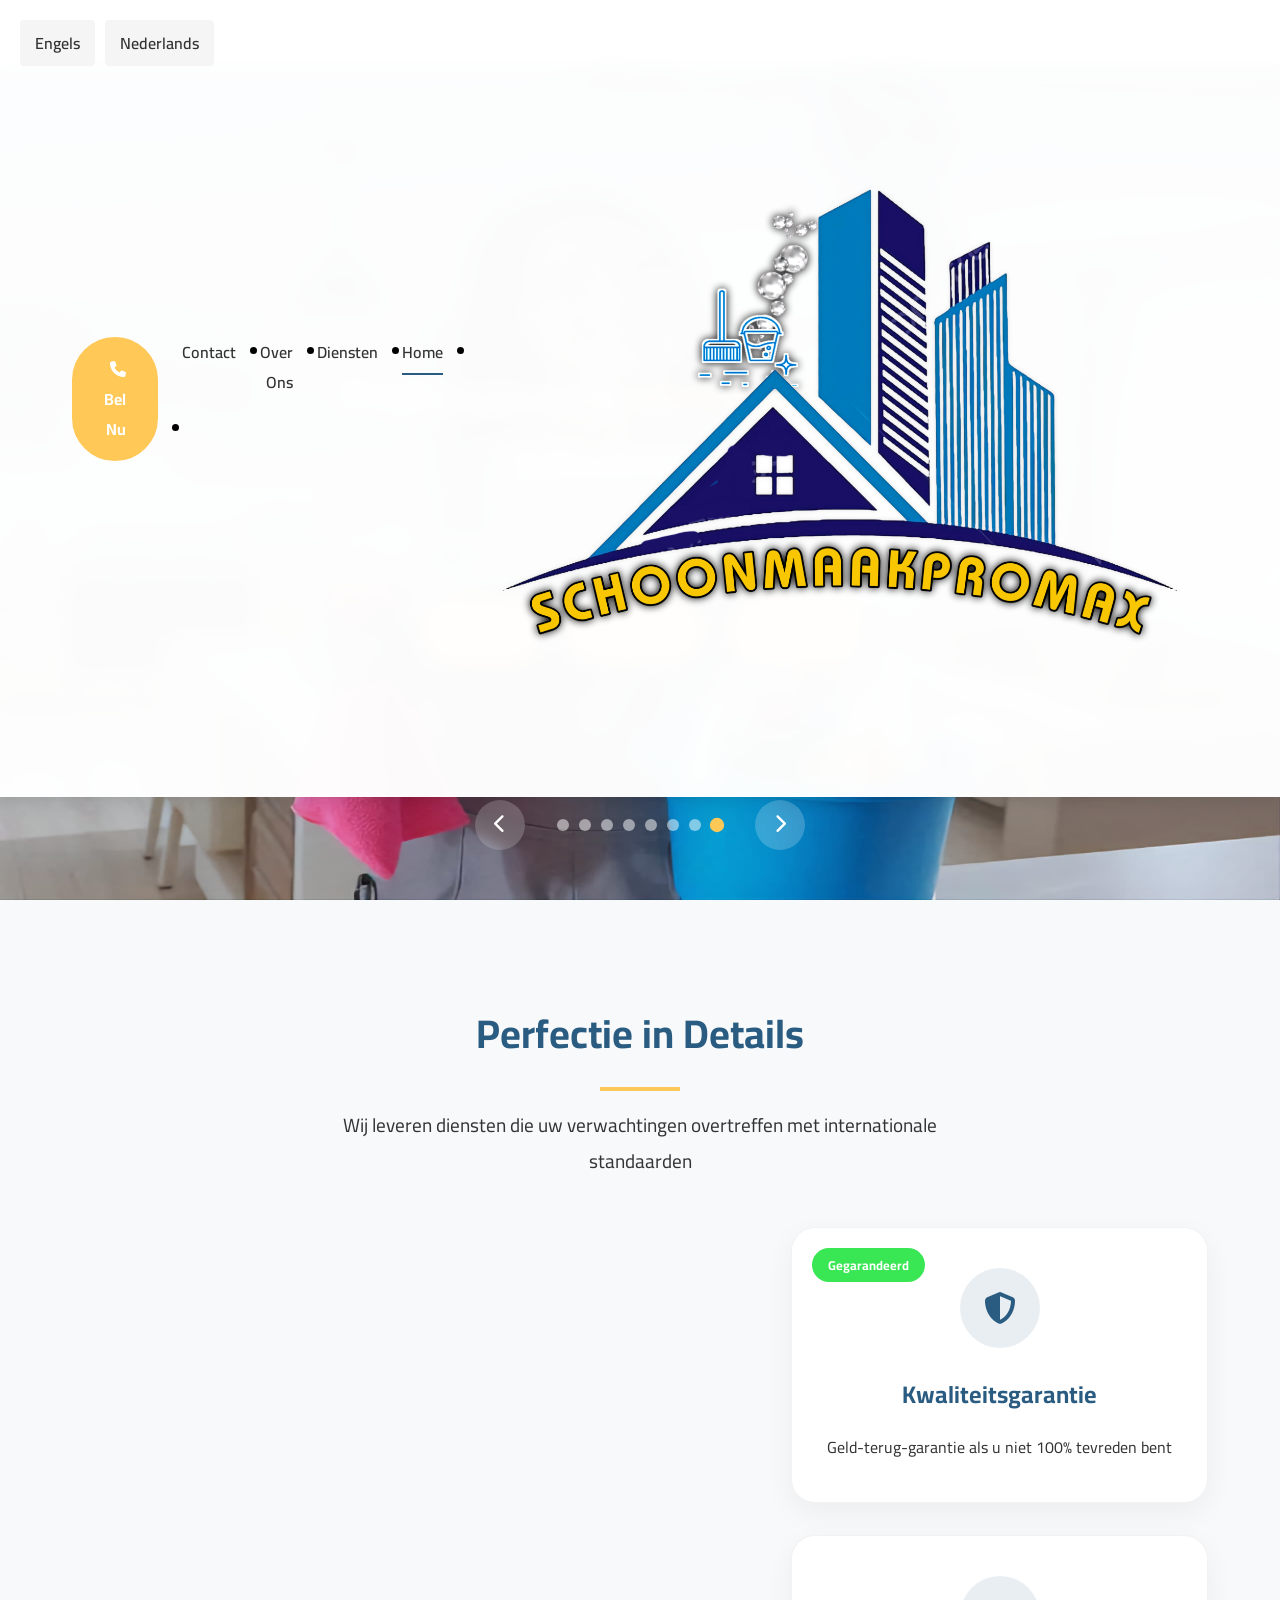
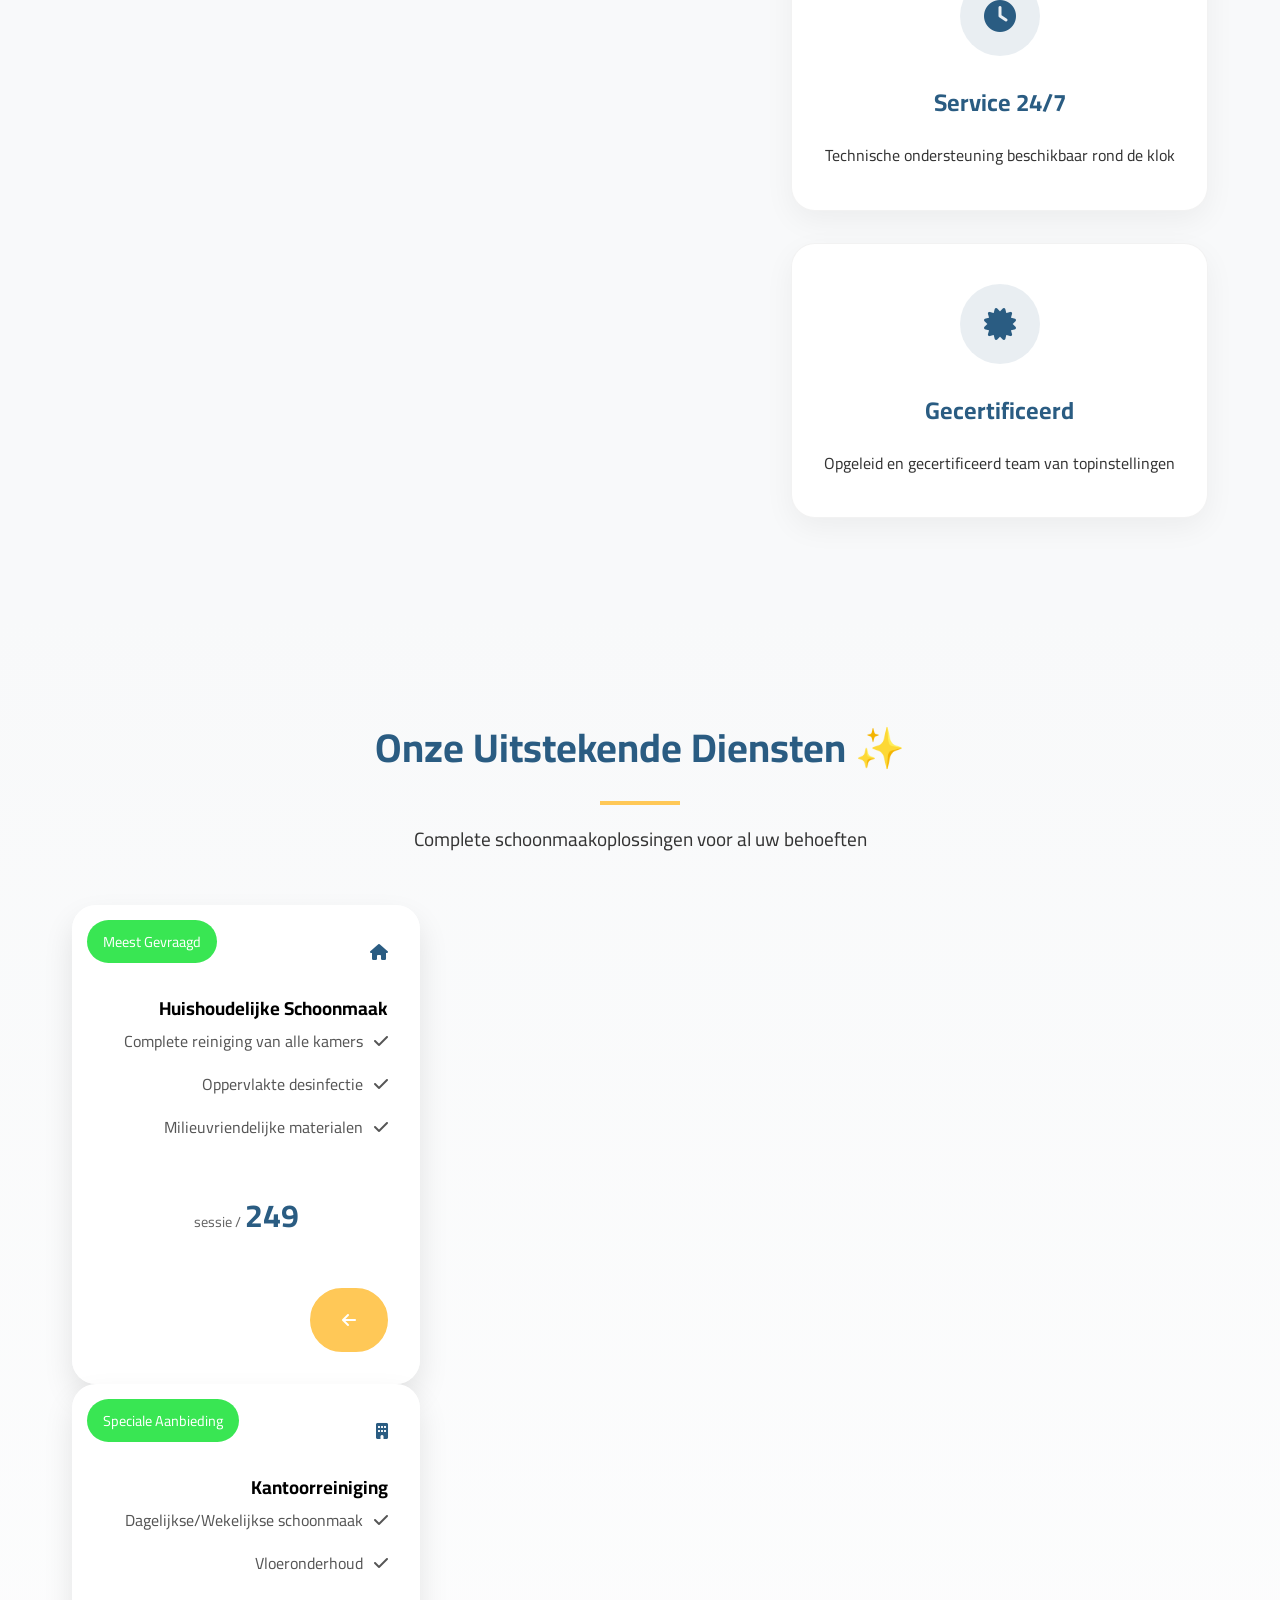
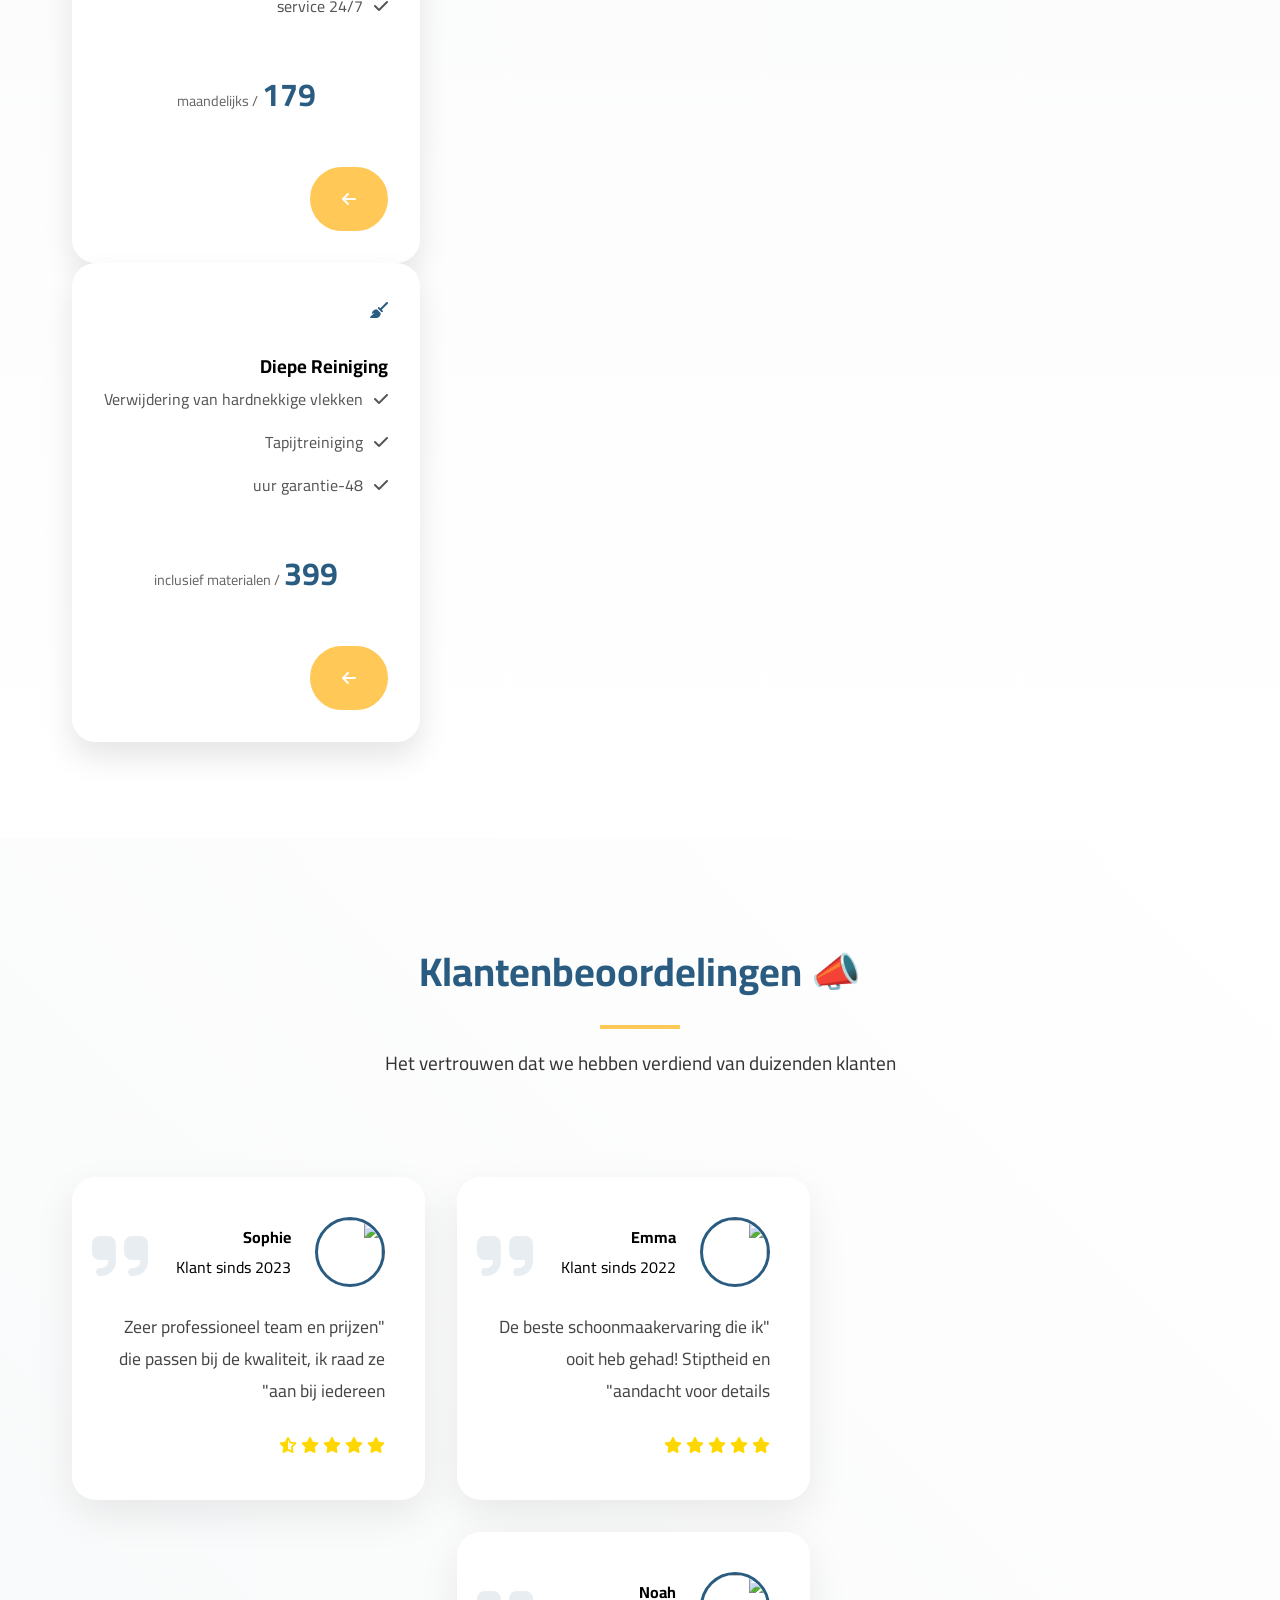
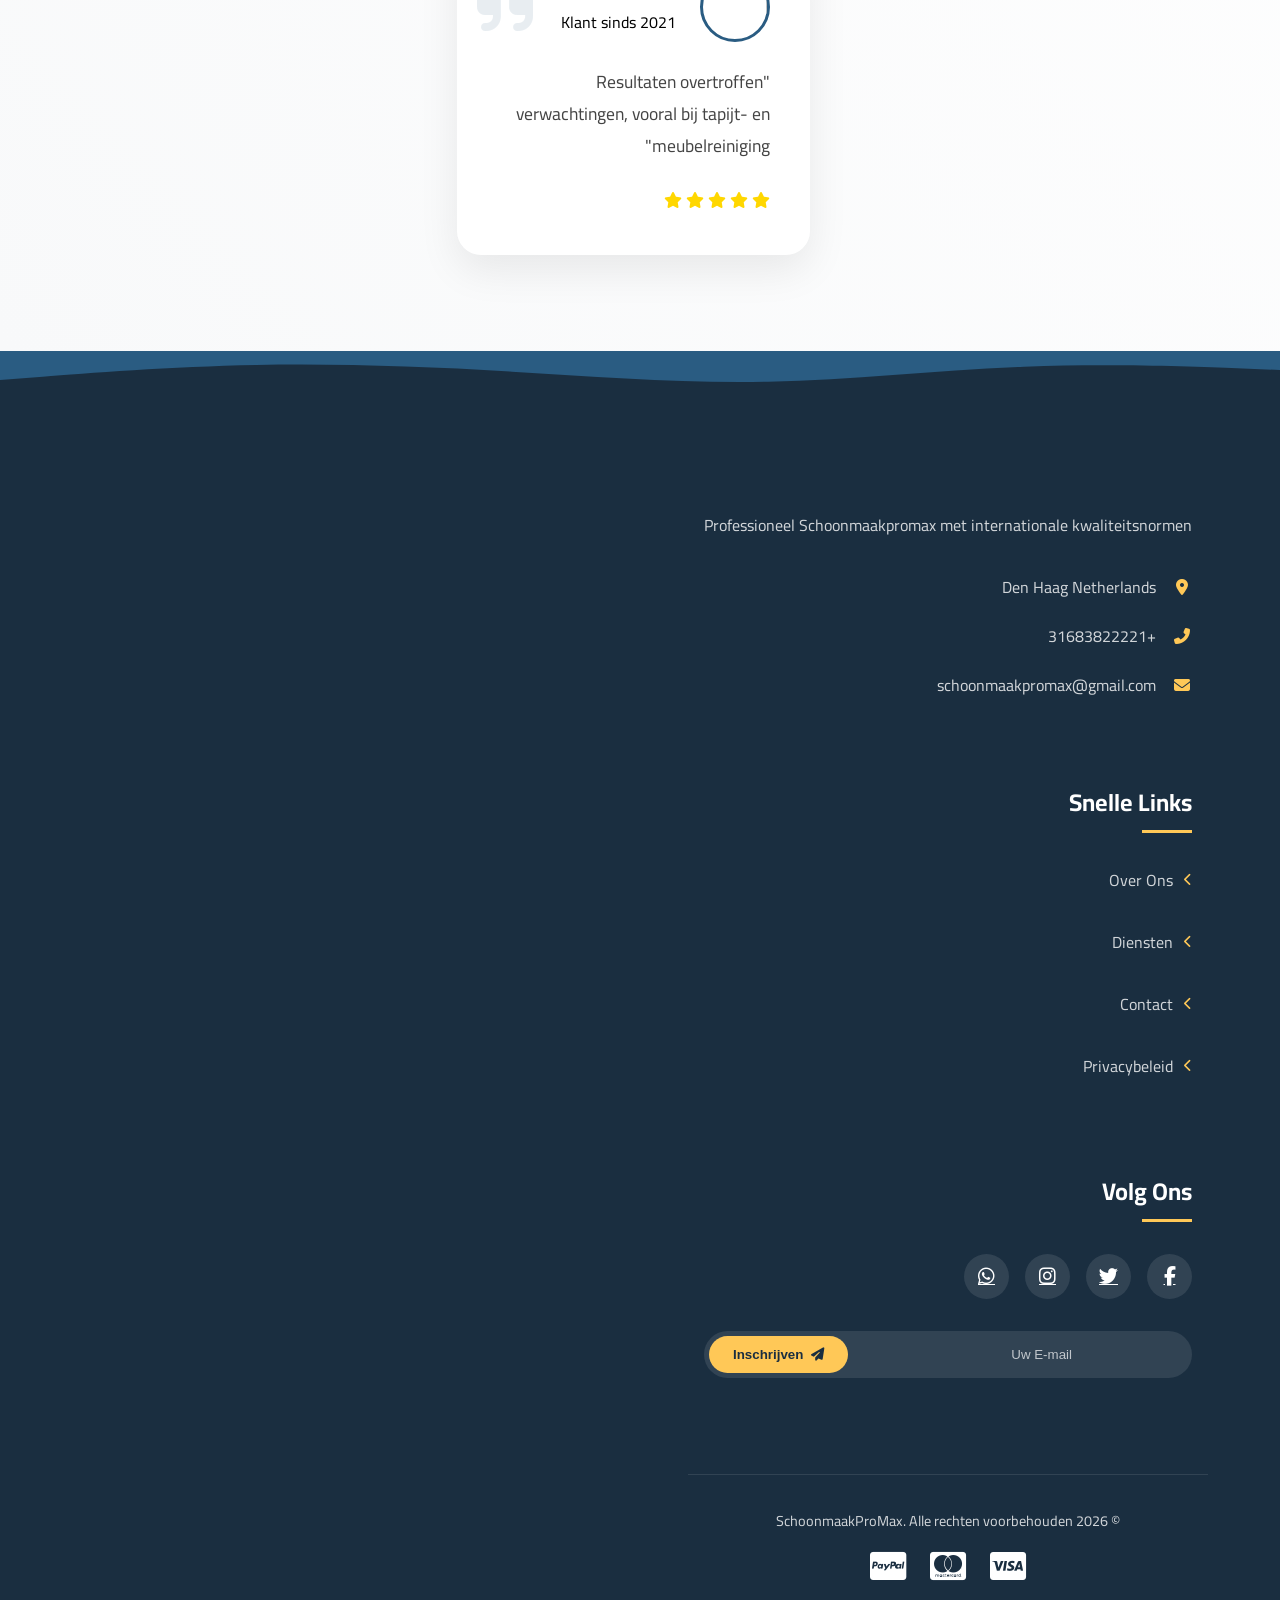
==== commit 1dd7acad: "index.html" ====
--- a/index.html
+++ b/index.html
@@ -1282,7 +1282,7 @@
                 <div class="footer-col" data-aos="fade-up">
                     <div class="footer-brand">
                         <p class="footer-description">
-                            Professioneel schoonmaakbedrijf met internationale kwaliteitsnormen
+                            Professioneel Schoonmaakpromax met internationale kwaliteitsnormen
                         </p>
                     </div>
                     <div class="footer-contact">
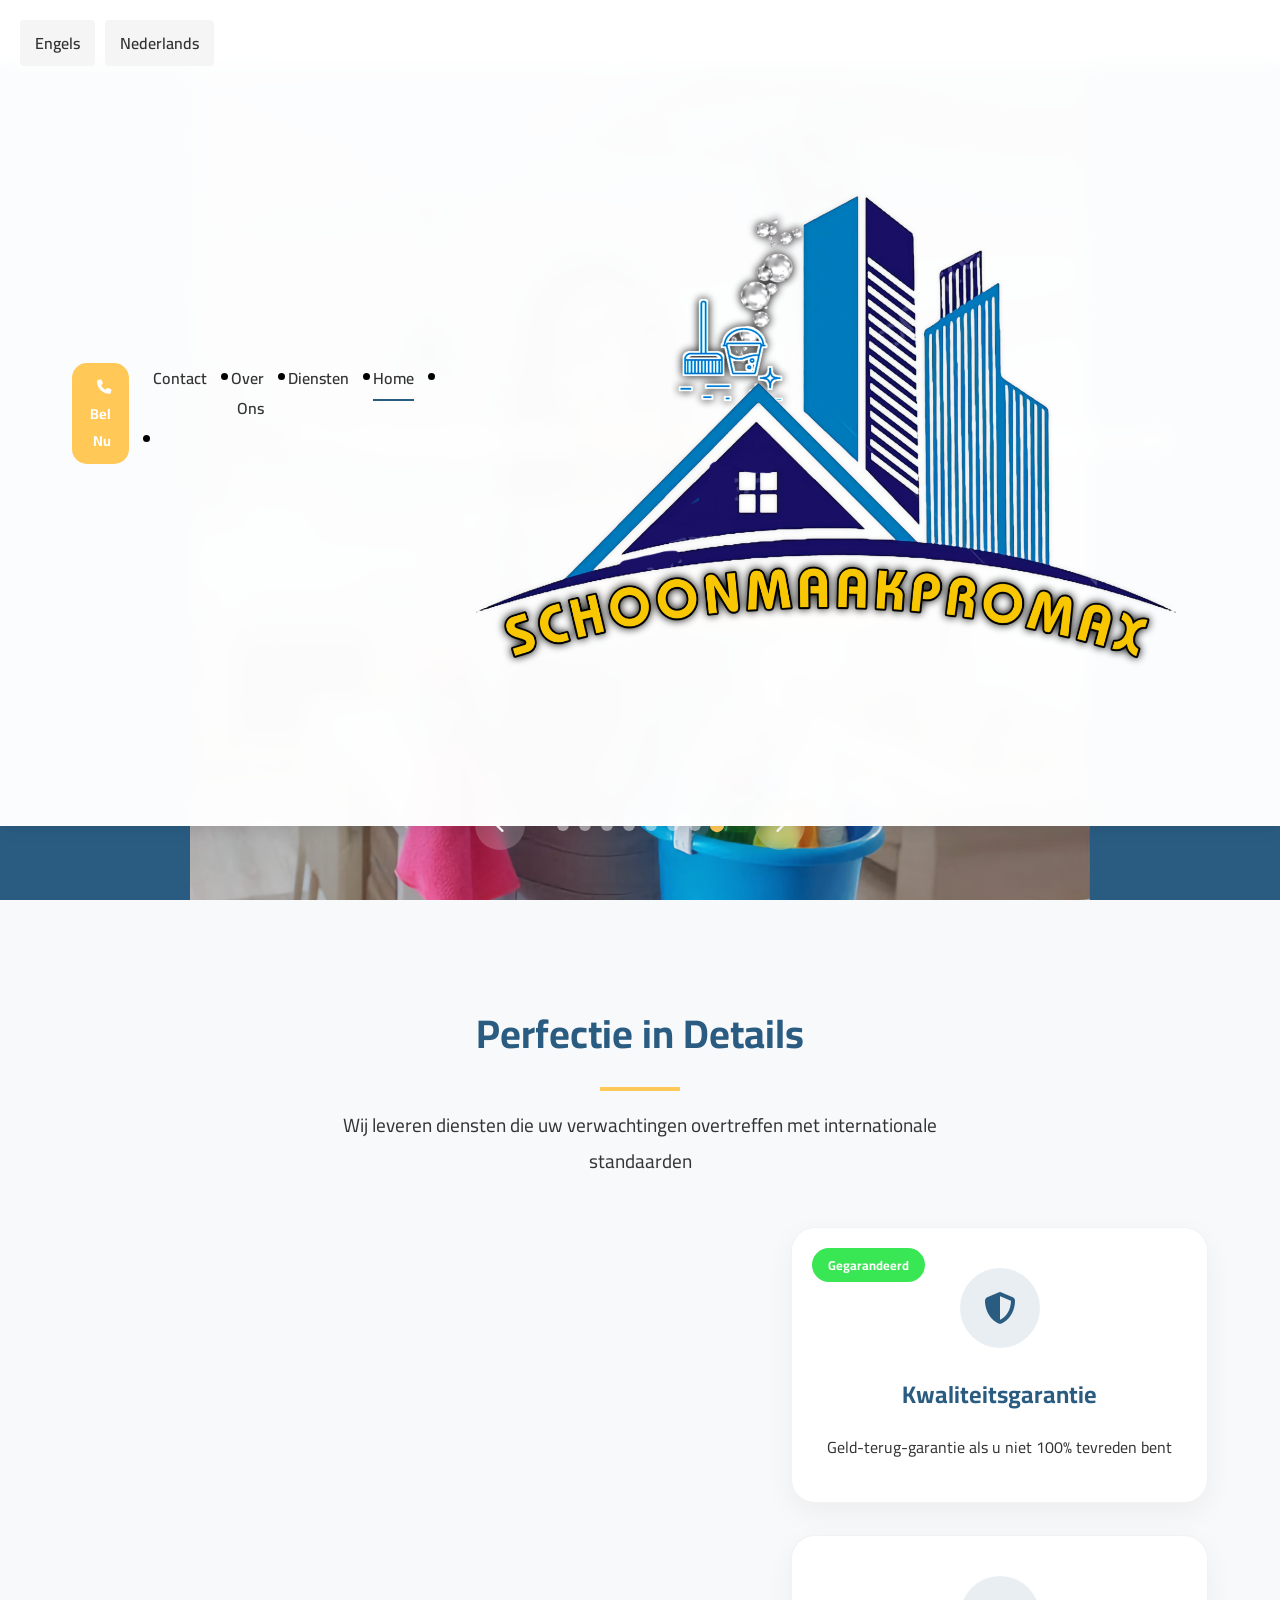
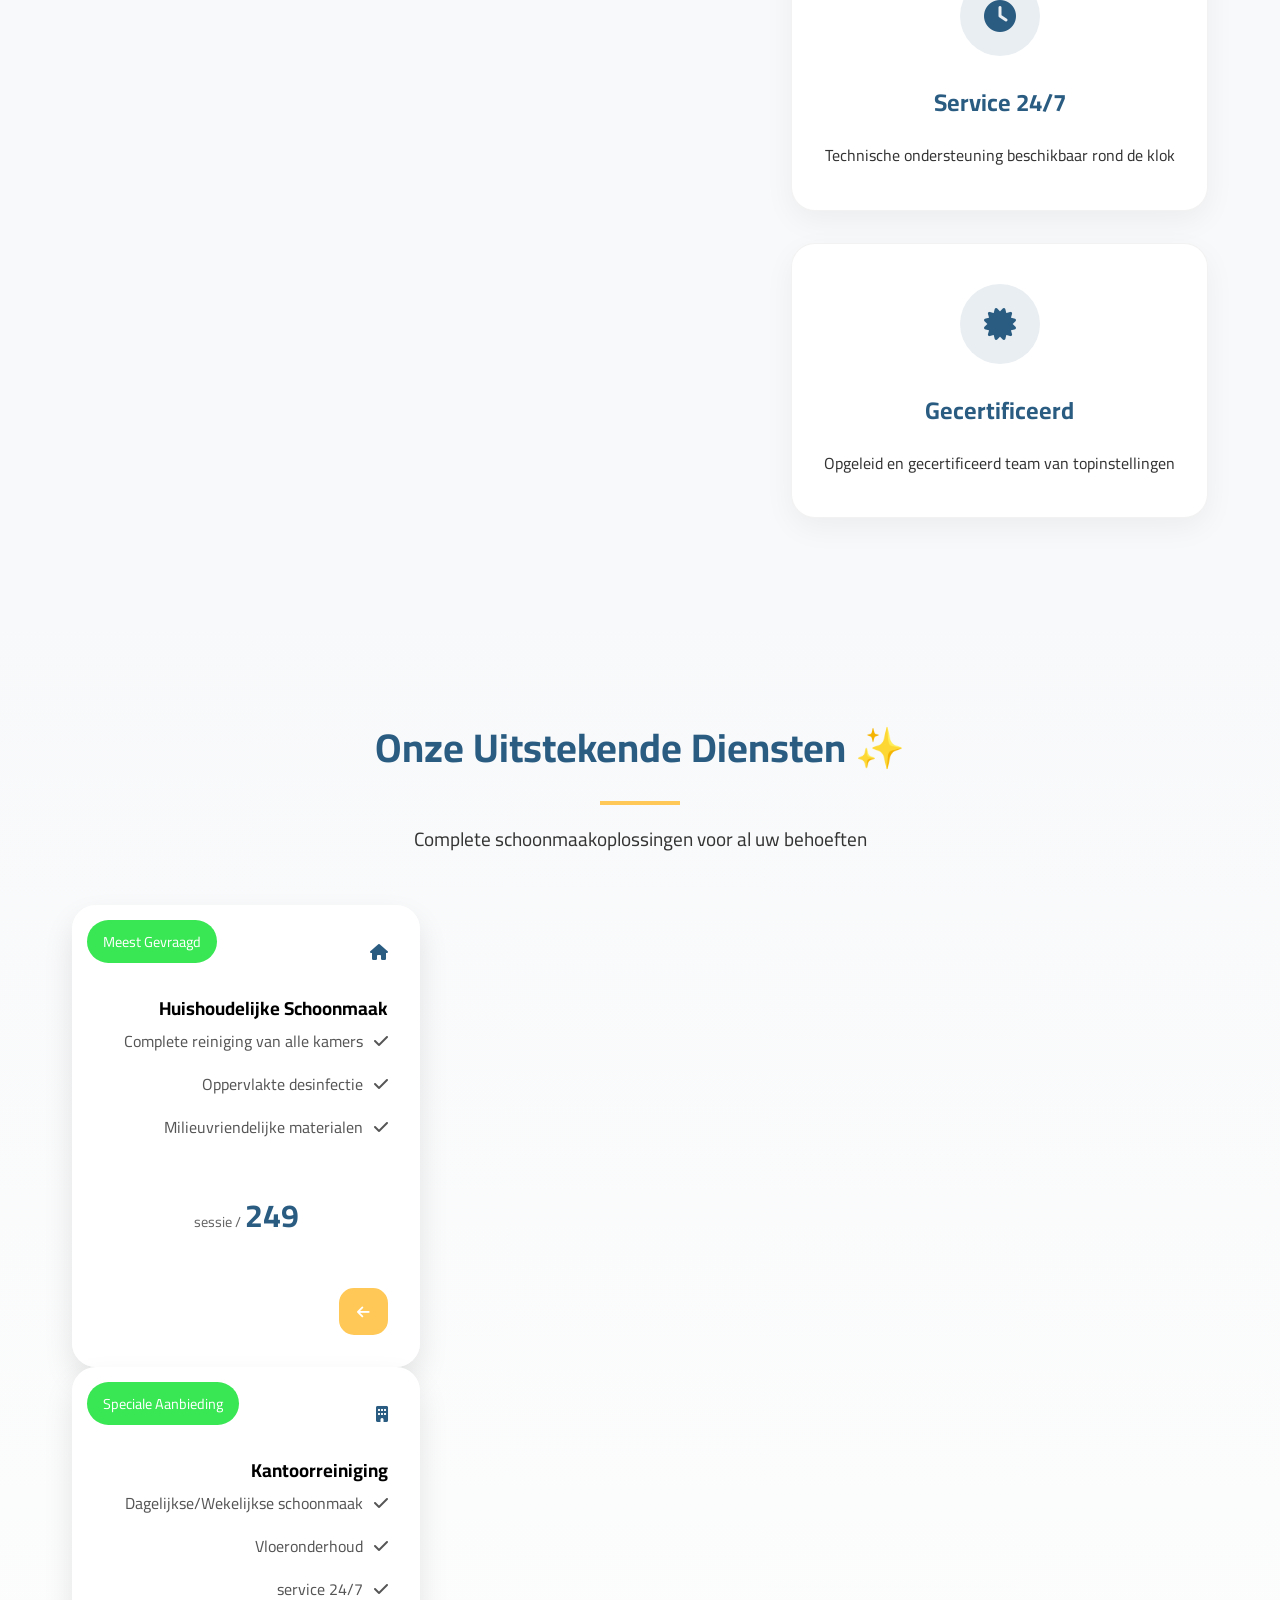
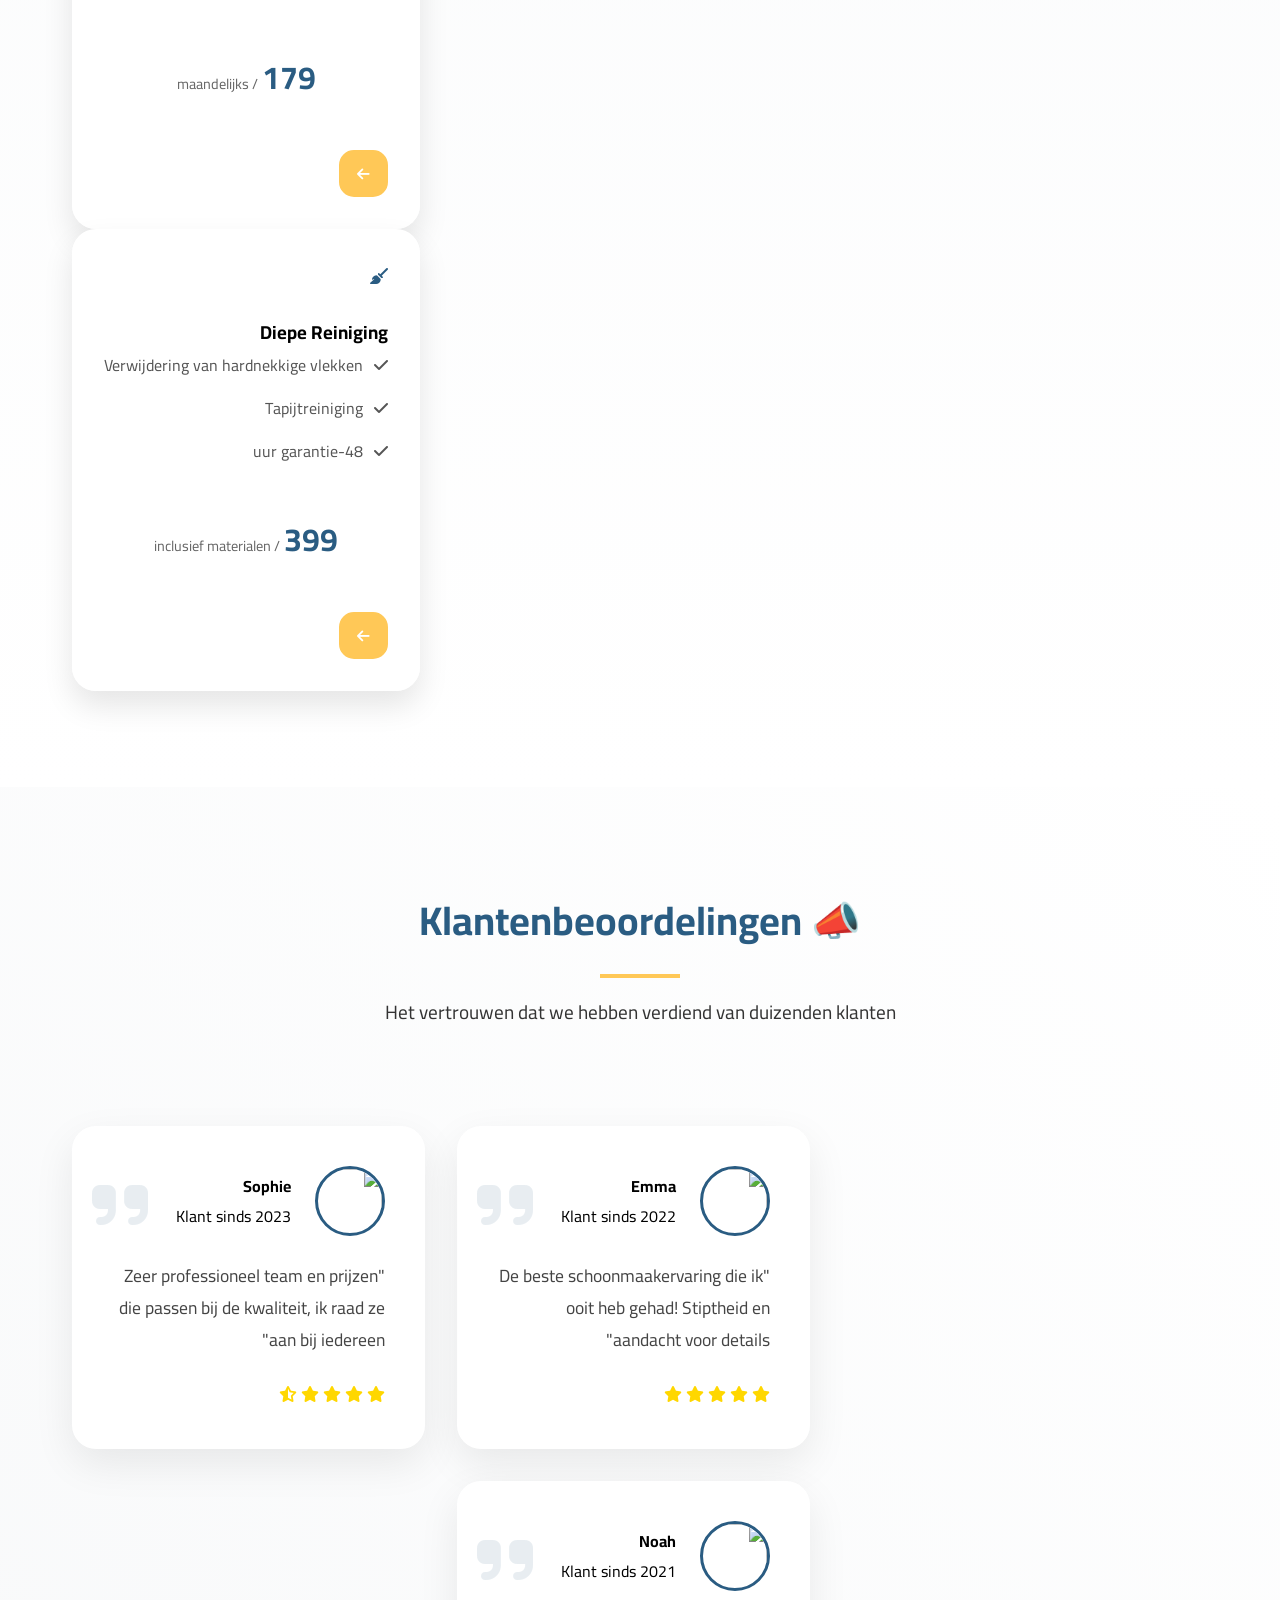
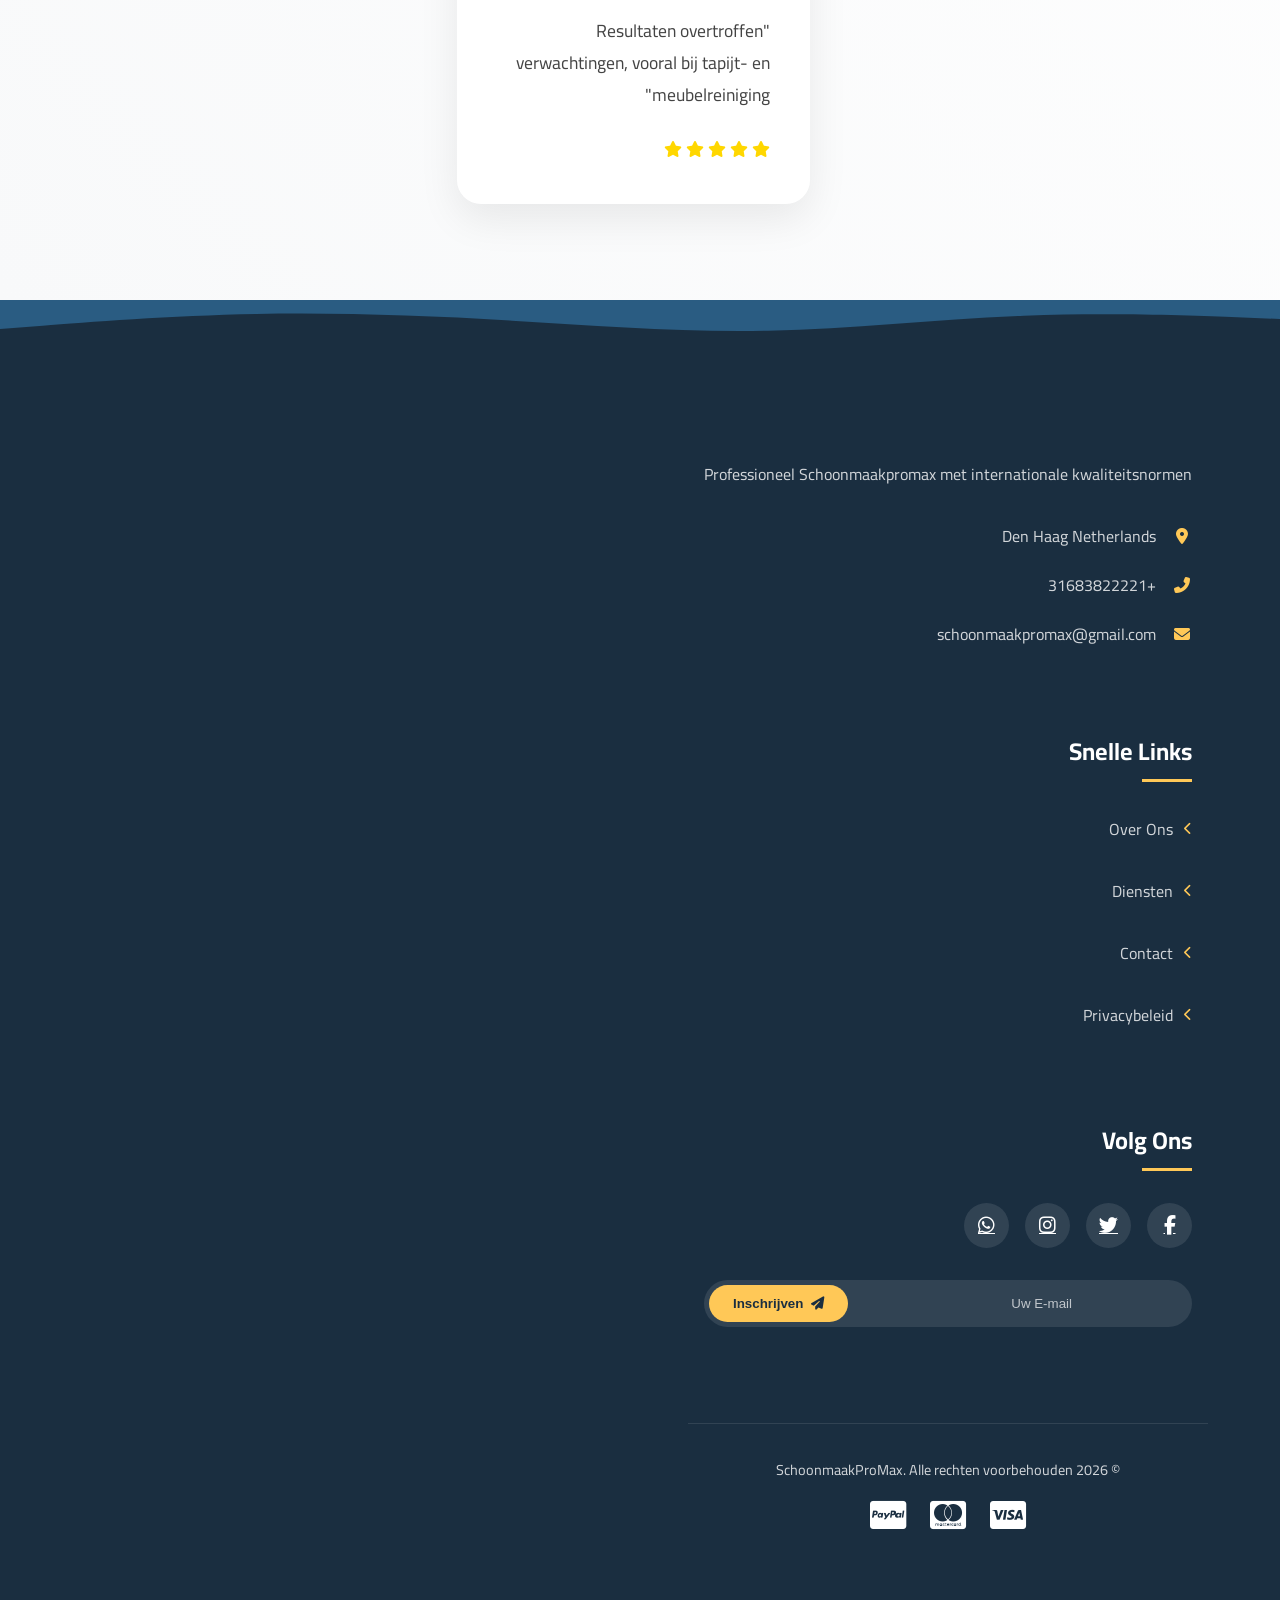
==== commit 872a7dff: "index.html" ====
--- a/index.html
+++ b/index.html
@@ -28,7 +28,9 @@
     <meta name="twitter:title" content="SchoonmaakProMax - Professionele Schoonmaak">
     <meta name="twitter:description" content="Complete schoonmaakoplossingen in Nederland">
     <meta name="twitter:image" content="https://osun2021.github.io/a2/assets/images/og-image.jpg">
-    
+    <meta name="viewport" content="width=device-width, initial-scale=1.0">
+
+
     <!-- ========== Favicon ========== -->
     <link rel="icon" type="image/png" href="assets/favicon1.png">
     <link rel="apple-touch-icon" href="assets/favicon1.png">
@@ -52,7 +54,7 @@
     <link rel="stylesheet" href="css/base/variables.css">
     <link rel="stylesheet" href="css/components/header.css">
     <link rel="stylesheet" href="css/main.css">
-    
+
     <!-- ========== Structured Data (Schema) ========== -->
     <script type="application/ld+json">
     {
@@ -113,6 +115,7 @@
             padding: 0 20px;
         }
     </style>
+
 </head>
 <body class="home-page">
     <!-- Modified Header -->
@@ -151,612 +154,617 @@
     </header>
     
     <style>
-    :root {
-        --primary: #2A5C82;
-        --secondary: #FFC857;
-        --accent: #39e653;
-        --light: #F8F9FA;
-        --text: #333;
-    }
-    
-    .main-header {
-        position: fixed;
-        top: 0;
-        width: 100%;
-        background: rgba(255, 255, 255, 0.98);
-        box-shadow: 0 2px 15px rgba(0, 0, 0, 0.1);
-        z-index: 1000;
-        backdrop-filter: blur(10px);
-        padding: 1rem 0;
-    }
-    
-    .container {
-        display: flex;
-        justify-content: space-between;
-        align-items: center;
-        max-width: 1200px;
-        margin: 0 auto;
-        padding: 0 2rem;
-    }
-    
-    /* Desktop Main Menu */
-    .nav-links {
-        display: flex;
-        gap: 1.5rem;
-    }
-    
-    .nav-link {
-        color: var(--text);
-        text-decoration: none;
-        font-weight: 600;
-        position: relative;
-        padding: 0.5rem 0;
-    }
-    
-    .nav-link::after {
-        content: '';
-        position: absolute;
-        bottom: 0;
-        right: 0;
-        width: 0;
-        height: 2px;
-        background: var(--primary);
-        transition: width 0.3s ease;
-    }
-    
-    .nav-link:hover::after,
-    .nav-link.active::after {
-        width: 100%;
-    }
-    
-    /* Mobile Menu Design */
-    .hamburger-menu {
-        display: none;
-        background: none;
-        border: none;
-        cursor: pointer;
-        padding: 0.5rem;
-        z-index: 1001;
-    }
-    
-    .hamburger-line {
-        display: block;
-        width: 25px;
-        height: 3px;
-        background: var(--primary);
-        margin: 5px 0;
-        transition: all 0.3s ease;
-    }
-    
-    /* Mobile Styles */
-    @media (max-width: 992px) {
-        .hamburger-menu {
-            display: block;
-        }
-        
-        .main-nav {
+        :root {
+            --primary: #2A5C82;
+            --secondary: #FFC857;
+            --accent: #39e653;
+            --light: #F8F9FA;
+            --text: #333;
+        }
+        
+        .main-header {
             position: fixed;
             top: 0;
-            right: -100%;
-            width: 280px;
-            height: 100vh;
-            background: white;
-            box-shadow: -5px 0 15px rgba(0, 0, 0, 0.1);
-            transition: right 0.3s ease;
-            padding-top: 80px;
-        }
-        
-        .main-nav.active {
+            width: 100%;
+            background: rgba(255, 255, 255, 0.98);
+            box-shadow: 0 2px 15px rgba(0, 0, 0, 0.1);
+            z-index: 1000;
+            backdrop-filter: blur(10px);
+            padding: 1rem 0;
+        }
+        
+        .container {
+            display: flex;
+            justify-content: space-between;
+            align-items: center;
+            max-width: 1200px;
+            margin: 0 auto;
+            padding: 0 2rem;
+        }
+        
+        /* Desktop Main Menu */
+        .nav-links {
+            display: flex;
+            gap: 1.5rem;
+        }
+        
+        .nav-link {
+            color: var(--text);
+            text-decoration: none;
+            font-weight: 600;
+            position: relative;
+            padding: 0.5rem 0;
+        }
+        
+        .nav-link::after {
+            content: '';
+            position: absolute;
+            bottom: 0;
             right: 0;
-        }
-        
-        .nav-links {
-            flex-direction: column;
-            padding: 0 1.5rem;
-        }
-        
-        .nav-link {
-            padding: 1rem 0;
-            border-bottom: 1px solid #eee;
+            width: 0;
+            height: 2px;
+            background: var(--primary);
+            transition: width 0.3s ease;
+        }
+        
+        .nav-link:hover::after,
+        .nav-link.active::after {
+            width: 100%;
+        }
+        
+        /* Mobile Menu Design */
+        .hamburger-menu {
+            display: none;
+            background: none;
+            border: none;
+            cursor: pointer;
+            padding: 0.5rem;
+            z-index: 1001;
+        }
+        
+        .hamburger-line {
             display: block;
-        }
-        
-        .desktop-cta {
-            display: inline-block;
-    padding: 10px 20px;
-    background-color: var(--secondary);
-    color: var(--primary);
-    border-radius: 50px;
-    text-decoration: none;
-    font-weight: bold;
-    transition: all 0.3s ease;
-        }
-        .mobile-cta {
-            display: none;
-            padding: 10px 20px;
-            background-color: var(--secondary);
-            color: var(--primary);
-            border-radius: 50px;
-            text-decoration: none;
-            font-weight: bold;
-            margin-top: 15px;
-        }
+            width: 25px;
+            height: 3px;
+            background: var(--primary);
+            margin: 5px 0;
+            transition: all 0.3s ease;
+        }
+        
+        /* Mobile Styles */
         @media (max-width: 992px) {
+            .hamburger-menu {
+                display: block;
+            }
+            
+            .main-nav {
+                position: fixed;
+                top: 0;
+                right: -100%;
+                width: 280px;
+                height: 100vh;
+                background: white;
+                box-shadow: -5px 0 15px rgba(0, 0, 0, 0.1);
+                transition: right 0.3s ease;
+                padding-top: 80px;
+            }
+            
+            .main-nav.active {
+                right: 0;
+            }
+            
+            .nav-links {
+                flex-direction: column;
+                padding: 0 1.5rem;
+            }
+            
+            .nav-link {
+                padding: 1rem 0;
+                border-bottom: 1px solid #eee;
+                display: block;
+            }
+            
             .desktop-cta {
-                display: none;
-            }
-            
-            .mobile-cta {
                 display: inline-block;
-            }
-        }
-        .mobile-only {
-            display: block;
-            margin-top: 1rem;
-        }
-        
-        /* Hamburger lines animation */
-        .hamburger-menu.active .hamburger-line:nth-child(1) {
-            transform: translateY(8px) rotate(45deg);
-        }
-        
-        .hamburger-menu.active .hamburger-line:nth-child(2) {
-            opacity: 0;
-        }
-        
-        .hamburger-menu.active .hamburger-line:nth-child(3) {
-            transform: translateY(-8px) rotate(-45deg);
-        }
-    }
-    /* Taalschakelaar */
-    .language-switcher {
-        position: absolute;
-        left: 20px;
-        top: 20px;
-        display: flex;
-        gap: 10px;
-    }
-
-    .lang-link {
-        background: #f5f5f5;
-        padding: 8px 15px;
-        border-radius: 4px;
-        color: #333;
-        text-decoration: none;
-        font-weight: 600;
-        transition: all 0.3s;
-    }
-
-    .lang-link:hover {
-        background: #007bff;
-        color: white;
-    }
-    </style>
-
-    <!-- Hero Section with 8 Images Slider -->
-    <section class="hero">
-        <!-- Hero Slider Container -->
-        <div class="hero-slider">
-            <!-- Slide 1 - Home Cleaning -->
-            <div class="slide active" style="background-image: url('assets/images/hero-home-cleaning1.jpg');">
-                <div class="container">
-                    <div class="hero-content">
-                        <h1>Professionele <span class="hero-highlight">Huishoudelijke</span> Schoonmaak</h1>
-                        <p class="hero-subtitle">Uw huis stralend schoon met onze gespecialiseerde diensten</p>
-                        <div class="hero-cta">
-                            <a href="services.html#home-cleaning" class="cta-button">Meer Info</a>
-                            <a href="booking.html" class="cta-button">Nu Boeken</a>
-                            <a href="contact.html" class="cta-button">Contact</a> <!-- هذا الزر الذي كان ناقصًا -->
-
-                        </div>
-                    </div>
-                </div>
-            </div>
-            
-            <!-- Slide 2 - Office Cleaning -->
-            <div class="slide" style="background-image: url('assets/images/hero-office-cleaning1.jpg');">
-                <div class="container">
-                    <div class="hero-content">
-                        <h1><span class="hero-highlight">Kantoren</span>:</h1>
-                        <p class="hero-subtitle">Een schone werkomgeving bevordert productiviteit en een professionele uitstraling.</p>
-                        <div class="hero-cta">
-                            <a href="services.html#office-cleaning" class="cta-button">Onze Diensten</a>
-                            <a href="contact.html" class="cta-button">Offerte Aanvragen</a>
-                            <a href="contact.html" class="cta-button">Contact</a> <!-- هذا الزر الذي كان ناقصًا -->
-
-                        </div>
-                    </div>
-                </div>
-            </div>
-            
-            <!-- Slide 3 - Deep Cleaning -->
-            <div class="slide" style="background-image: url('assets/images/hero-deep-cleaning.jpg');">
-                <div class="container">
-                    <div class="hero-content">
-                        <h1><span class="hero-highlight">Diepe</span> Reiniging</h1>
-                        <p class="hero-subtitle">Voor een grondige en complete schoonmaakbeurt</p>
-                        <div class="hero-cta">
-                            <a href="services.html#deep-cleaning" class="cta-button">Bekijk Pakketten</a>
-                            <a href="tel:+31683822221" class="cta-button">Bel Ons</a>
-                            <a href="contact.html" class="cta-button">Contact</a> <!-- هذا الزر الذي كان ناقصًا -->
-
-                        </div>
-                    </div>
-                </div>
-            </div>
-            
-            <!-- Slide 4 - Carpet Cleaning -->
-            <div class="slide" style="background-image: url('assets/images/hero-carpet-cleaning.jpg');">
-                <div class="container">
-                    <div class="hero-content">
-                        <h1><span class="hero-highlight">Tapijt</span> Reiniging</h1>
-                        <p class="hero-subtitle">Professionele reiniging en geurverwijdering voor uw tapijten</p>
-                        <div class="hero-cta">
-                            <a href="services.html#carpet-cleaning" class="cta-button">Meer Details</a>
-                            <a href="booking.html" class="cta-button">Afspraak Maken</a>
-                            <a href="contact.html" class="cta-button">Contact</a> <!-- هذا الزر الذي كان ناقصًا -->
-
-                        </div>
-                    </div>
-                </div>
-            </div>
-            
-            <!-- Slide 5 - Window Cleaning -->
-            <div class="slide" style="background-image: url('assets/images/hero-window-cleaning.jpg');">
-                <div class="container">
-                    <div class="hero-content">
-                        <h1><span class="hero-highlight">Ramen</span> Reiniging</h1>
-                        <p class="hero-subtitle">Streeploze reiniging voor kristalheldere ramen</p>
-                        <div class="hero-cta">
-                            <a href="services.html#window-cleaning" class="cta-button">Onze Methode</a>
-                            <a href="contact.html" class="cta-button">Vraag Offerte</a>
-                            <a href="contact.html" class="cta-button">Contact</a> <!-- هذا الزر الذي كان ناقصًا -->
-
-                        </div>
-                    </div>
-                </div>
-            </div>
-            
-            <!-- Slide 6 - After Construction -->
-            <div class="slide" style="background-image: url('assets/images/hero-construction-cleaning.jpg');">
-                <div class="container">
-                    <div class="hero-content">
-                        <h1>Opbouw <span class="hero-highlight">Schoonmaak</span></h1>
-                        <p class="hero-subtitle">Complete reiniging na verbouwing of renovatie</p>
-                        <div class="hero-cta">
-                            <a href="services.html#construction-cleaning" class="cta-button">Bekijk Diensten</a>
-                            <a href="tel:+31683822221" class="cta-button">Direct Contact</a>
-                            <a href="contact.html" class="cta-button">Contact</a> <!-- هذا الزر الذي كان ناقصًا -->
-
-                        </div>
-                    </div>
-                </div>
-            </div>
-            
-            <!-- Slide 7 - Disinfection -->
-            <div class="slide" style="background-image: url('assets/images/hero-disinfection.jpg');">
-                <div class="container">
-                    <div class="hero-content">
-                        <h1>Professionele <span class="hero-highlight">Desinfectie</span></h1>
-                        <p class="hero-subtitle">Bescherm uw ruimte tegen bacteriën en virussen</p>
-                        <div class="hero-cta">
-                            <a href="services.html#disinfection" class="cta-button">Onze Aanpak</a>
-                            <a href="booking.html" class="cta-button">Plan Nu</a>
-                            <a href="contact.html" class="cta-button">Contact</a> <!-- هذا الزر الذي كان ناقصًا -->
-
-                        </div>
-                    </div>
-                </div>
-            </div>
-            
-            <!-- Slide 8 - Move In/Out -->
-            <div class="slide" style="background-image: url('assets/images/hero-move-cleaning.jpg');">
-                <div class="container">
-                    <div class="hero-content">
-                        <h1><span class="hero-highlight">Verhuizing</span> Schoonmaak</h1>
-                        <p class="hero-subtitle">Perfecte schoonmaak voor overdracht of nieuwe bewoners</p>
-                        <div class="hero-cta">
-                            <a href="services.html#move-cleaning" class="cta-button">Lees Meer</a>
-                            <a href="contact.html" class="cta-button">Contacteer Ons</a>
-                            <a href="contact.html" class="cta-button">Contact</a> <!-- هذا الزر الذي كان ناقصًا -->
-
-                        </div>
-                    </div>
-                </div>
-            </div>
-        </div>
-        
-        <!-- Slider Controls -->
-        <div class="slider-controls">
-            <button class="slider-prev"><i class="fas fa-chevron-right"></i></button>
-            <div class="slider-dots"></div>
-            <button class="slider-next"><i class="fas fa-chevron-left"></i></button>
-        </div>
-    </section>
-
-    <style>
-    /* Hero Section Styles */
-    .hero {
-        position: relative;
-        min-height: 100vh;
-        width: 100%;
-        overflow: hidden;
-    }
-    
-    .hero-slider {
-        position: absolute;
-        width: 100%;
-        height: 100%;
-    }
-    
-    .slide {
-        position: absolute;
-        width: 100%;
-        height: 100%;
-        background-size: 100% 100%; /* تمتد لتملأ المساحة كاملة (قد تشوه الصورة) */
-        background-repeat: no-repeat; /* يمنع تكرار الصورة */
-        background-color: #2A5C82; /* لون خلفية احتياطي (أزرق) */
-
-        background-position: center;
-        background-attachment: fixed;
-        opacity: 0;
-        transition: opacity 1.5s ease-in-out;
-        display: flex;
-        align-items: center;
-        justify-content: center;
-    }
-    
-    .slide::before {
-        content: '';
-        position: absolute;
-        top: 0;
-        left: 0;
-        width: 100%;
-        height: 100%;
-        background: linear-gradient(rgba(42, 92, 130, 0.5), rgba(42, 92, 130, 0.027));
-    }
-    
-    .slide.active {
-        opacity: 1;
-    }
-    
-    .hero-content {
-        position: relative;
-        z-index: 2;
-        color: white;
-        text-align: center;
-        max-width: 800px;
-        margin: 0 auto;
-        padding: 0 20px;
-    }
-    
-    .hero-content h1 {
-        font-size: 3rem;
-        margin-bottom: 1.5rem;
-        line-height: 1.3;
-    }
-    
-    .hero-highlight {
-        color: #FFC857;
-    }
-    
-    .hero-subtitle {
-        font-size: 1.5rem;
-        margin-bottom: 2.5rem;
-    }
-    
-    .hero-cta {
-        display: flex;
-        justify-content: center;
-        gap: 1.5rem;
-        flex-wrap: wrap;
-    }
-    
-    .cta-button {
-        display: inline-block;
-        padding: 15px 30px;
-        background-color: #FFC857;
-        color: white;
+        padding: 10px 20px;
+        background-color: var(--secondary);
+        color: var(--primary);
         border-radius: 50px;
         text-decoration: none;
         font-weight: bold;
         transition: all 0.3s ease;
-        border: 2px solid #FFC857;
-    }
-    
-    .cta-button:hover {
-        background-color: transparent;
-        color: #FFC857;
-        transform: translateY(-3px);
-    }
-    
-    /* Slider Controls */
-    .slider-controls {
-        position: absolute;
-        bottom: 50px;
-        left: 0;
-        width: 100%;
+            }
+            .mobile-cta {
+                display: none;
+                padding: 10px 20px;
+                background-color: var(--secondary);
+                color: var(--primary);
+                border-radius: 50px;
+                text-decoration: none;
+                font-weight: bold;
+                margin-top: 15px;
+            }
+            @media (max-width: 992px) {
+                .desktop-cta {
+                    display: none;
+                }
+                
+                .mobile-cta {
+                    display: inline-block;
+                }
+            }
+            .mobile-only {
+                display: block;
+                margin-top: 1rem;
+            }
+            
+            /* Hamburger lines animation */
+            .hamburger-menu.active .hamburger-line:nth-child(1) {
+                transform: translateY(8px) rotate(45deg);
+            }
+            
+            .hamburger-menu.active .hamburger-line:nth-child(2) {
+                opacity: 0;
+            }
+            
+            .hamburger-menu.active .hamburger-line:nth-child(3) {
+                transform: translateY(-8px) rotate(-45deg);
+            }
+        }
+        /* Taalschakelaar */
+        .language-switcher {
+            position: absolute;
+            left: 20px;
+            top: 20px;
+            display: flex;
+            gap: 10px;
+        }
+    
+        .lang-link {
+            background: #f5f5f5;
+            padding: 8px 15px;
+            border-radius: 4px;
+            color: #333;
+            text-decoration: none;
+            font-weight: 600;
+            transition: all 0.3s;
+        }
+    
+        .lang-link:hover {
+            background: #007bff;
+            color: white;
+        }
+        </style>
+    
+        <!-- Hero Section with 8 Images Slider -->
+        <section class="hero">
+            <!-- Hero Slider Container -->
+            <div class="hero-slider">
+                <!-- Slide 1 - Home Cleaning -->
+                <div class="slide active" style="background-image: url('assets/images/hero-home-cleaning1.jpg');">
+                    <div class="container">
+                        <div class="hero-content">
+                            <h1>Professionele <span class="hero-highlight">Huishoudelijke</span> Schoonmaak</h1>
+                            <p class="hero-subtitle">Uw huis stralend schoon met onze gespecialiseerde diensten</p>
+                            <div class="hero-cta">
+                                <a href="services.html#home-cleaning" class="cta-button">Meer Info</a>
+                                <a href="booking.html" class="cta-button">Nu Boeken</a>
+                                <a href="contact.html" class="cta-button">Contact</a> <!-- هذا الزر الذي كان ناقصًا -->
+      
+                            </div>
+                        </div>
+                    </div>
+                </div>
+                
+                <!-- Slide 2 - Office Cleaning -->
+                <div class="slide" style="background-image: url('assets/images/hero-office-cleaning1.jpg');">
+                    <div class="container">
+                        <div class="hero-content">
+                            <h1><span class="hero-highlight">Kantoren</span>:</h1>
+                            <p class="hero-subtitle">Een schone werkomgeving bevordert productiviteit en een professionele uitstraling.</p>
+                            <div class="hero-cta">
+                                <a href="services.html#office-cleaning" class="cta-button">Onze Diensten</a>
+                                <a href="contact.html" class="cta-button">Offerte Aanvragen</a>
+                                <a href="contact.html" class="cta-button">Contact</a> <!-- هذا الزر الذي كان ناقصًا -->
+      
+                            </div>
+                        </div>
+                    </div>
+                </div>
+                
+                <!-- Slide 3 - Deep Cleaning -->
+                <div class="slide" style="background-image: url('assets/images/hero-deep-cleaning.jpg');">
+                    <div class="container">
+                        <div class="hero-content">
+                            <h1><span class="hero-highlight">Diepe</span> Reiniging</h1>
+                            <p class="hero-subtitle">Voor een grondige en complete schoonmaakbeurt</p>
+                            <div class="hero-cta">
+                                <a href="services.html#deep-cleaning" class="cta-button">Bekijk Pakketten</a>
+                                <a href="tel:+31683822221" class="cta-button">Bel Ons</a>
+                                <a href="contact.html" class="cta-button">Contact</a> <!-- هذا الزر الذي كان ناقصًا -->
+      
+                            </div>
+                        </div>
+                    </div>
+                </div>
+                
+                <!-- Slide 4 - Carpet Cleaning -->
+                <div class="slide" style="background-image: url('assets/images/hero-carpet-cleaning.jpg');">
+                    <div class="container">
+                        <div class="hero-content">
+                            <h1><span class="hero-highlight">Tapijt</span> Reiniging</h1>
+                            <p class="hero-subtitle">Professionele reiniging en geurverwijdering voor uw tapijten</p>
+                            <div class="hero-cta">
+                                <a href="services.html#carpet-cleaning" class="cta-button">Meer Details</a>
+                                <a href="booking.html" class="cta-button">Afspraak Maken</a>
+                                <a href="contact.html" class="cta-button">Contact</a> <!-- هذا الزر الذي كان ناقصًا -->
+      
+                            </div>
+                        </div>
+                    </div>
+                </div>
+                
+                <!-- Slide 5 - Window Cleaning -->
+                <div class="slide" style="background-image: url('assets/images/hero-window-cleaning.jpg');">
+                    <div class="container">
+                        <div class="hero-content">
+                            <h1><span class="hero-highlight">Ramen</span> Reiniging</h1>
+                            <p class="hero-subtitle">Streeploze reiniging voor kristalheldere ramen</p>
+                            <div class="hero-cta">
+                                <a href="services.html#window-cleaning" class="cta-button">Onze Methode</a>
+                                <a href="contact.html" class="cta-button">Vraag Offerte</a>
+                                <a href="contact.html" class="cta-button">Contact</a> <!-- هذا الزر الذي كان ناقصًا -->
+      
+                            </div>
+                        </div>
+                    </div>
+                </div>
+                
+                <!-- Slide 6 - After Construction -->
+                <div class="slide" style="background-image: url('assets/images/hero-construction-cleaning.jpg');">
+                    <div class="container">
+                        <div class="hero-content">
+                            <h1>Opbouw <span class="hero-highlight">Schoonmaak</span></h1>
+                            <p class="hero-subtitle">Complete reiniging na verbouwing of renovatie</p>
+                            <div class="hero-cta">
+                                <a href="services.html#construction-cleaning" class="cta-button">Bekijk Diensten</a>
+                                <a href="tel:+31683822221" class="cta-button">Direct Contact</a>
+                                <a href="contact.html" class="cta-button">Contact</a> <!-- هذا الزر الذي كان ناقصًا -->
+      
+                            </div>
+                        </div>
+                    </div>
+                </div>
+                
+                <!-- Slide 7 - Disinfection -->
+                <div class="slide" style="background-image: url('assets/images/hero-disinfection.jpg');">
+                    <div class="container">
+                        <div class="hero-content">
+                            <h1>Professionele <span class="hero-highlight">Desinfectie</span></h1>
+                            <p class="hero-subtitle">Bescherm uw ruimte tegen bacteriën en virussen</p>
+                            <div class="hero-cta">
+                                <a href="services.html#disinfection" class="cta-button">Onze Aanpak</a>
+                                <a href="booking.html" class="cta-button">Plan Nu</a>
+                                <a href="contact.html" class="cta-button">Contact</a> <!-- هذا الزر الذي كان ناقصًا -->
+      
+                            </div>
+                        </div>
+                    </div>
+                </div>
+                
+                <!-- Slide 8 - Move In/Out -->
+                <div class="slide" style="background-image: url('assets/images/hero-move-cleaning.jpg');">
+                    <div class="container">
+                        <div class="hero-content">
+                            <h1><span class="hero-highlight">Verhuizing</span> Schoonmaak</h1>
+                            <p class="hero-subtitle">Perfecte schoonmaak voor overdracht of nieuwe bewoners</p>
+                            <div class="hero-cta">
+                                <a href="services.html#move-cleaning" class="cta-button">Lees Meer</a>
+                                <a href="contact.html" class="cta-button">Contacteer Ons</a>
+                                <a href="contact.html" class="cta-button">Contact</a> <!-- هذا الزر الذي كان ناقصًا -->
+      
+                            </div>
+                        </div>
+                    </div>
+                </div>
+            </div>
+            
+            <!-- Slider Controls -->
+            <div class="slider-controls">
+                <button class="slider-prev"><i class="fas fa-chevron-right"></i></button>
+                <div class="slider-dots"></div>
+                <button class="slider-next"><i class="fas fa-chevron-left"></i></button>
+            </div>
+        </section>
+      
+        <style>
+        /* Hero Section Styles */
+        .hero {
+            position: relative;
+            min-height: 100vh;
+            width: 100%;
+            overflow: hidden;
+        }
+        
+        .hero-slider {
+            position: absolute;
+            width: 100%;
+            height: 100%;
+        }
+        .slide {
+          position: absolute;
+          width: 100%;
+          height: 100%;
+          background-size: contain; /* ✅ عرض الصورة كاملة حسب أبعادها */
+          background-repeat: no-repeat;
+          background-position: center center; /* ✅ توسيط الصورة دائمًا */
+          background-color: #2A5C82; /* لون خلفي احتياطي */
+          opacity: 0;
+          transition: opacity 1.5s ease-in-out;
+          display: flex;
+          align-items: center;
+          justify-content: center;
+      }
+      
+        .slide::before {
+            content: '';
+            position: absolute;
+            top: 0;
+            left: 0;
+            width: 100%;
+            height: 100%;
+            background: linear-gradient(rgba(42, 92, 130, 0.5), rgba(42, 92, 130, 0.027));
+        }
+        
+        .slide.active {
+            opacity: 1;
+        }
+        
+        .hero-content {
+            position: relative;
+            text-align: center;
+            padding: 2rem;
+            color: white;
+            z-index: 2;
+          }
+        .hero-content h1 {
+            font-size: 3rem;
+            margin-bottom: 1.5rem;
+            line-height: 1.3;
+        }
+        
+        .hero-highlight {
+            color: #FFC857;
+        }
+        
+        .hero-subtitle {
+            font-size: 1.5rem;
+            margin-bottom: 2.5rem;
+        }
+        
+      .hero-cta {
         display: flex;
+        flex-wrap: wrap;
         justify-content: center;
-        align-items: center;
-        gap: 2rem;
-        z-index: 10;
-    }
-    
-    .slider-prev, .slider-next {
-        background: rgba(255, 255, 255, 0.2);
-        color: white;
-        border: none;
-        width: 50px;
-        height: 50px;
-        border-radius: 50%;
-        cursor: pointer;
-        display: flex;
-        align-items: center;
-        justify-content: center;
-        font-size: 1.2rem;
-        transition: all 0.3s ease;
-        backdrop-filter: blur(5px);
-    }
-    
-    .slider-prev:hover, .slider-next:hover {
-        background: rgba(255, 200, 87, 0.8);
-        color: #2A5C82;
-    }
-    
-    .slider-dots {
-        display: flex;
-        gap: 10px;
-    }
-    
-    .slider-dot {
-        width: 12px;
-        height: 12px;
-        border-radius: 50%;
-        background: rgba(255, 255, 255, 0.5);
-        cursor: pointer;
-        transition: all 0.3s ease;
-    }
-    
-    .slider-dot.active {
-        background: #FFC857;
-        transform: scale(1.2);
-    }
-    
-    /* Responsive Styles */
-    @media (max-width: 992px) {
-        .hero-content h1 {
-            font-size: 2.5rem;
-        }
-        
-        .hero-subtitle {
+        gap: 0.8rem;
+      }
+      
+        .cta-button {
+            display: inline-block;
+            padding: 8px 16px;
+            background-color: #FFC857;
+            color: white;
+            border-radius: 50px;
+            text-decoration: none;
+            font-weight: bold;
+            transition: all 0.3s ease;
+            border: 2px solid #FFC857;
+            font-size: 0.9rem; /* تصغير حجم الخط */
+            border-radius: 15px; /* تقليل التقوّس قليلاً */
+      
+        }
+        
+        .cta-button:hover {
+            background-color: transparent;
+            color: #FFC857;
+            transform: translateY(-3px);
+        }
+        
+        /* Slider Controls */
+        .slider-controls {
+            position: absolute;
+            bottom: 50px;
+            left: 0;
+            width: 100%;
+            display: flex;
+            justify-content: center;
+            align-items: center;
+            gap: 2rem;
+            z-index: 10;
+        }
+        
+        .slider-prev, .slider-next {
+            background: rgba(255, 255, 255, 0.2);
+            color: white;
+            border: none;
+            width: 50px;
+            height: 50px;
+            border-radius: 50%;
+            cursor: pointer;
+            display: flex;
+            align-items: center;
+            justify-content: center;
             font-size: 1.2rem;
-        }
-    }
-    
-    @media (max-width: 768px) {
-        .hero-content h1 {
-            font-size: 2rem;
-        }
-        
-        .hero-cta {
-            flex-direction: column;
-            align-items: center;
-        }
-        
-        .cta-button {
-            width: 80%;
-            text-align: center;
-        }
-        
-        .slider-controls {
-            bottom: 30px;
-        }
-    }
-    
-    @media (max-width: 576px) {
-        .hero-content h1 {
-            font-size: 1.8rem;
-        }
-        
-        .hero-subtitle {
-            font-size: 1rem;
-        }
-    }
-    </style>
-
-    <script>
-        // Hero Slider Functionality
-        document.addEventListener('DOMContentLoaded', function() {
-            const slides = document.querySelectorAll('.slide');
-            const dotsContainer = document.querySelector('.slider-dots');
-            const prevBtn = document.querySelector('.slider-prev');
-            const nextBtn = document.querySelector('.slider-next');
-            let currentSlide = 0;
-            let slideInterval;
+            transition: all 0.3s ease;
+            backdrop-filter: blur(5px);
+        }
+        
+        .slider-prev:hover, .slider-next:hover {
+            background: rgba(255, 200, 87, 0.8);
+            color: #2A5C82;
+        }
+        
+        .slider-dots {
+            display: flex;
+            gap: 10px;
+        }
+        
+        .slider-dot {
+            width: 12px;
+            height: 12px;
+            border-radius: 50%;
+            background: rgba(255, 255, 255, 0.5);
+            cursor: pointer;
+            transition: all 0.3s ease;
+        }
+        
+        .slider-dot.active {
+            background: #FFC857;
+            transform: scale(1.2);
+        }
+        
+        /* Responsive Styles */
+        @media (max-width: 992px) {
+            .hero-content h1 {
+                font-size: 2.5rem;
+            }
             
-            // Create dots
-            slides.forEach((slide, index) => {
-                const dot = document.createElement('div');
-                dot.classList.add('slider-dot');
-                if (index === 0) dot.classList.add('active');
-                dot.addEventListener('click', () => goToSlide(index));
-                dotsContainer.appendChild(dot);
-            });
+            .hero-subtitle {
+                font-size: 1.2rem;
+            }
+        }
+        
+        @media (max-width: 768px) {
+            .hero-content h1 {
+                font-size: 2rem;
+            }
             
-            const dots = document.querySelectorAll('.slider-dot');
+            .hero-cta {
+                position: absolute;
+                bottom: -10rem; /* ← فوق النقط مباشرة */
+                left: 50%;
+                transform: translateX(-50%);
+                display: flex;
+                gap: 1rem;
+                flex-direction: row;
+                justify-content: center;
+                overflow-x: auto;
+              }
+            .cta-button {
+                width: 80%;
+                text-align: center;
+            }
             
-            // Start auto sliding
-            startSlideInterval();
+            .slider-controls {
+                bottom: 30px;
+            }
+        }
+        
+        @media (max-width: 576px) {
+            .hero-content h1 {
+                font-size: 1.8rem;
+            }
             
-            // Go to specific slide
-            function goToSlide(index) {
-                slides[currentSlide].classList.remove('active');
-                dots[currentSlide].classList.remove('active');
-                
-                currentSlide = (index + slides.length) % slides.length;
-                
-                slides[currentSlide].classList.add('active');
-                dots[currentSlide].classList.add('active');
-                
-                // Reset auto slide timer
-                resetSlideInterval();
-            }
-            
-            // Next slide
-            function nextSlide() {
-                goToSlide(currentSlide + 1);
-            }
-            
-            // Previous slide
-            function prevSlide() {
-                goToSlide(currentSlide - 1);
-            }
-            
-            // Auto slide
-            function startSlideInterval() {
-                slideInterval = setInterval(nextSlide, 5000);
-            }
-            
-            // Reset interval
-            function resetSlideInterval() {
-                clearInterval(slideInterval);
+            .hero-subtitle {
+                font-size: 1rem;
+            }
+        }
+        </style>
+      
+        <script>
+            // Hero Slider Functionality
+            document.addEventListener('DOMContentLoaded', function() {
+                const slides = document.querySelectorAll('.slide');
+                const dotsContainer = document.querySelector('.slider-dots');
+                const prevBtn = document.querySelector('.slider-prev');
+                const nextBtn = document.querySelector('.slider-next');
+                let currentSlide = 0;
+                let slideInterval;
+                
+                // Create dots
+                slides.forEach((slide, index) => {
+                    const dot = document.createElement('div');
+                    dot.classList.add('slider-dot');
+                    if (index === 0) dot.classList.add('active');
+                    dot.addEventListener('click', () => goToSlide(index));
+                    dotsContainer.appendChild(dot);
+                });
+                
+                const dots = document.querySelectorAll('.slider-dot');
+                
+                // Start auto sliding
                 startSlideInterval();
-            }
-            
-            // Event listeners
-            nextBtn.addEventListener('click', nextSlide);
-            prevBtn.addEventListener('click', prevSlide);
-            
-            // Pause on hover
-            const heroSlider = document.querySelector('.hero-slider');
-            heroSlider.addEventListener('mouseenter', () => clearInterval(slideInterval));
-            heroSlider.addEventListener('mouseleave', startSlideInterval);
-    
-            // Mobile menu functionality
-            const hamburger = document.querySelector('.hamburger-menu');
-            const nav = document.querySelector('.main-nav');
-            
-            hamburger.addEventListener('click', function() {
-                this.classList.toggle('active');
-                nav.classList.toggle('active');
-                document.body.style.overflow = nav.classList.contains('active') ? 'hidden' : '';
-            });
-            
-            document.querySelectorAll('.nav-link').forEach(link => {
-                link.addEventListener('click', () => {
-                    hamburger.classList.remove('active');
-                    nav.classList.remove('active');
-                    document.body.style.overflow = '';
+                
+                // Go to specific slide
+                function goToSlide(index) {
+                    slides[currentSlide].classList.remove('active');
+                    dots[currentSlide].classList.remove('active');
+                    
+                    currentSlide = (index + slides.length) % slides.length;
+                    
+                    slides[currentSlide].classList.add('active');
+                    dots[currentSlide].classList.add('active');
+                    
+                    // Reset auto slide timer
+                    resetSlideInterval();
+                }
+                
+                // Next slide
+                function nextSlide() {
+                    goToSlide(currentSlide + 1);
+                }
+                
+                // Previous slide
+                function prevSlide() {
+                    goToSlide(currentSlide - 1);
+                }
+                
+                // Auto slide
+                function startSlideInterval() {
+                    slideInterval = setInterval(nextSlide, 5000);
+                }
+                
+                // Reset interval
+                function resetSlideInterval() {
+                    clearInterval(slideInterval);
+                    startSlideInterval();
+                }
+                
+                // Event listeners
+                nextBtn.addEventListener('click', nextSlide);
+                prevBtn.addEventListener('click', prevSlide);
+                
+                // Pause on hover
+                const heroSlider = document.querySelector('.hero-slider');
+                heroSlider.addEventListener('mouseenter', () => clearInterval(slideInterval));
+                heroSlider.addEventListener('mouseleave', startSlideInterval);
+        
+                // Mobile menu functionality
+                const hamburger = document.querySelector('.hamburger-menu');
+                const nav = document.querySelector('.main-nav');
+                
+                hamburger.addEventListener('click', function() {
+                    this.classList.toggle('active');
+                    nav.classList.toggle('active');
+                    document.body.style.overflow = nav.classList.contains('active') ? 'hidden' : '';
+                });
+                
+                document.querySelectorAll('.nav-link').forEach(link => {
+                    link.addEventListener('click', () => {
+                        hamburger.classList.remove('active');
+                        nav.classList.remove('active');
+                        document.body.style.overflow = '';
+                    });
+                });
+        
+                // Ensure contact buttons are visible
+                document.querySelectorAll('.cta-button[href="contact.html"]').forEach(btn => {
+                    btn.style.display = 'inline-block';
                 });
             });
-    
-            // Ensure contact buttons are visible
-            document.querySelectorAll('.cta-button[href="contact.html"]').forEach(btn => {
-                btn.style.display = 'inline-block';
-            });
-        });
-    </script>
+        </script>
+      
+        
     <!-- Other Sections with data-aos added -->
     <section class="features section--light" aria-label="Onze Kenmerken">
         <h2 class="section-title" data-aos="fade-up">Perfectie in Details</h2>
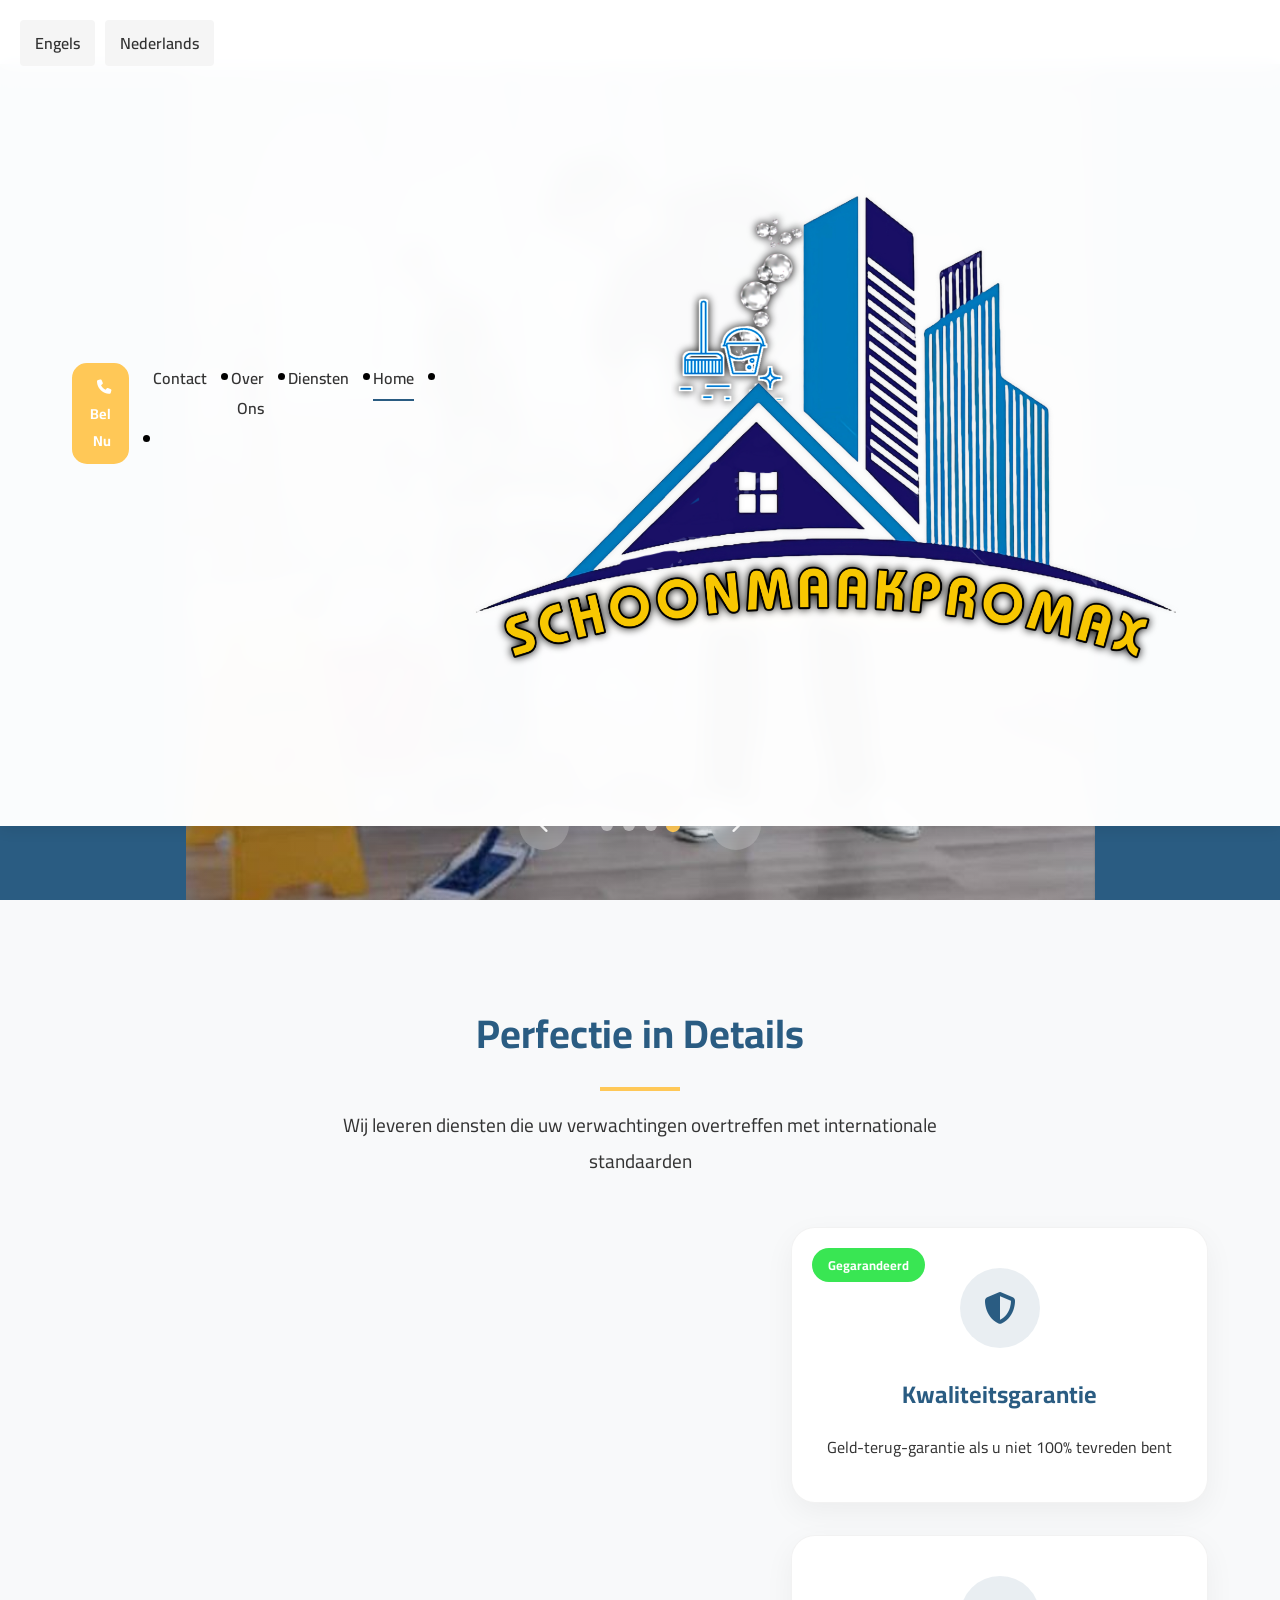
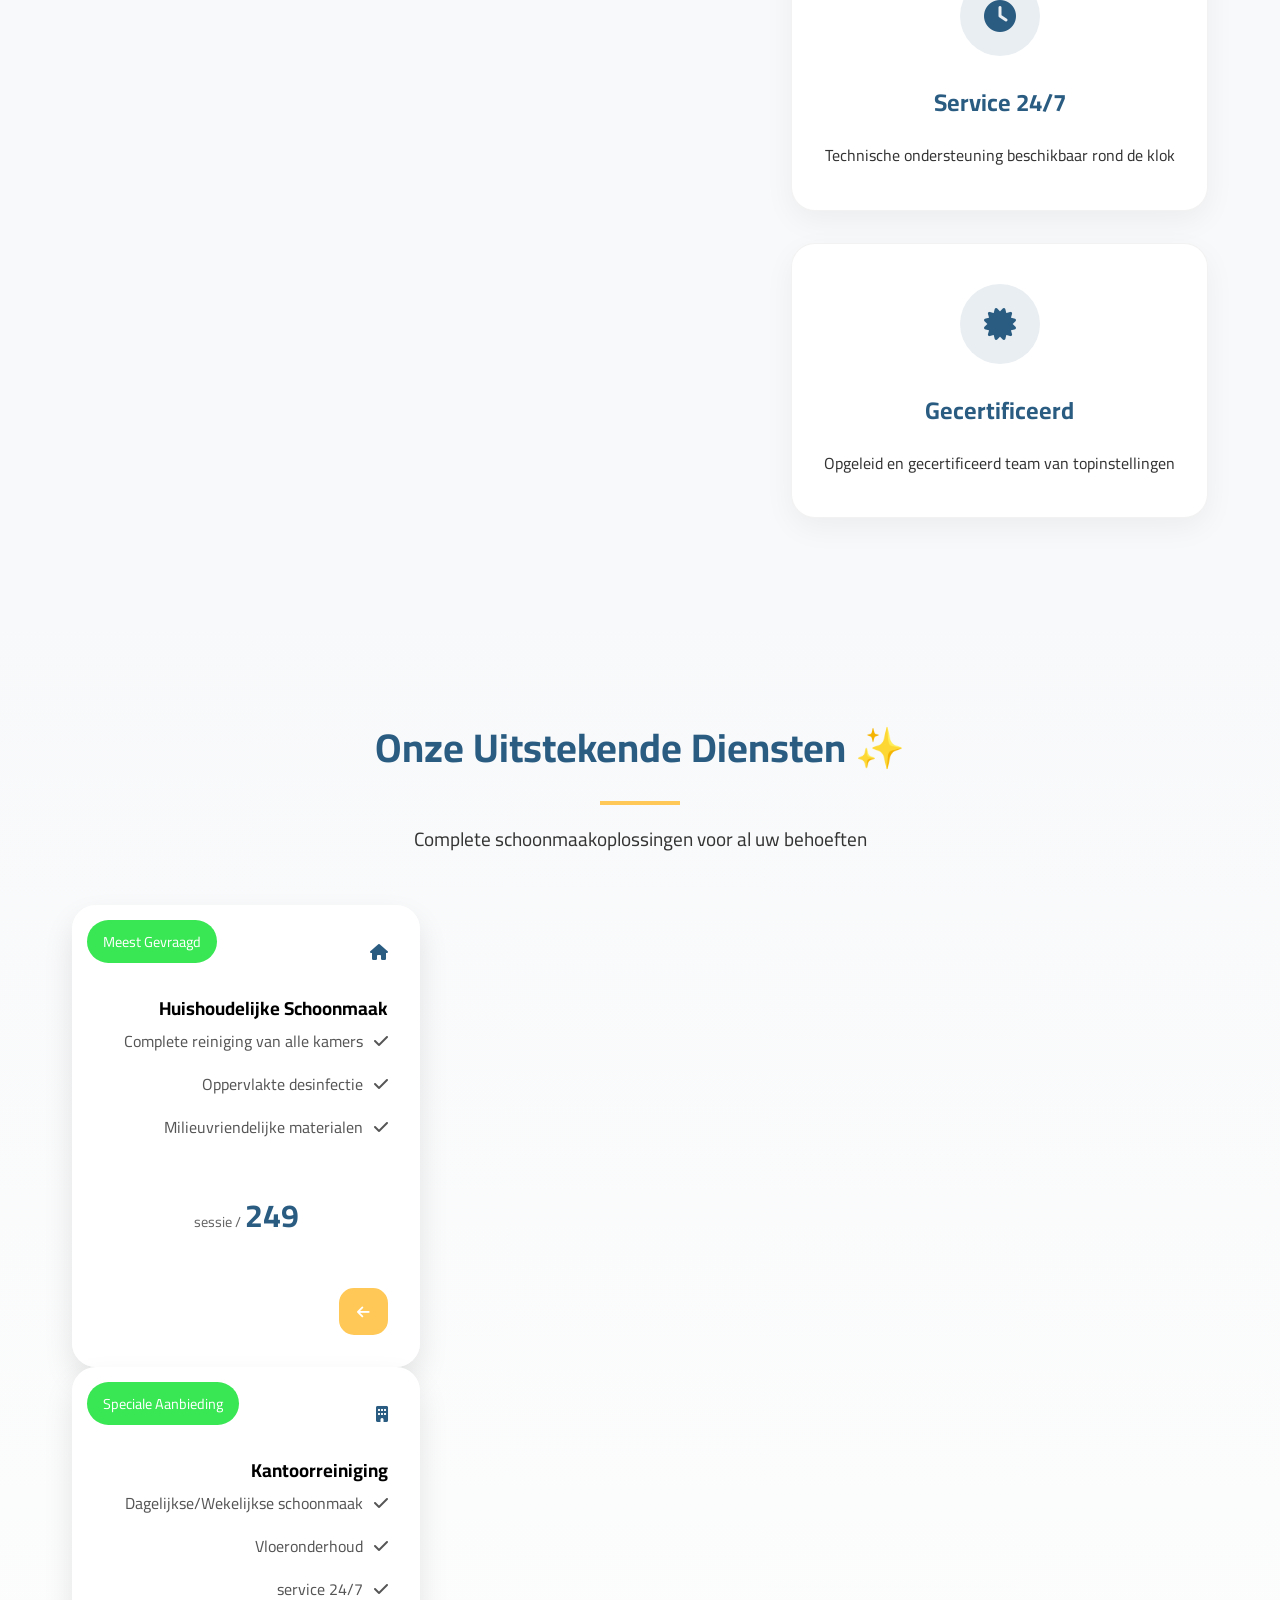
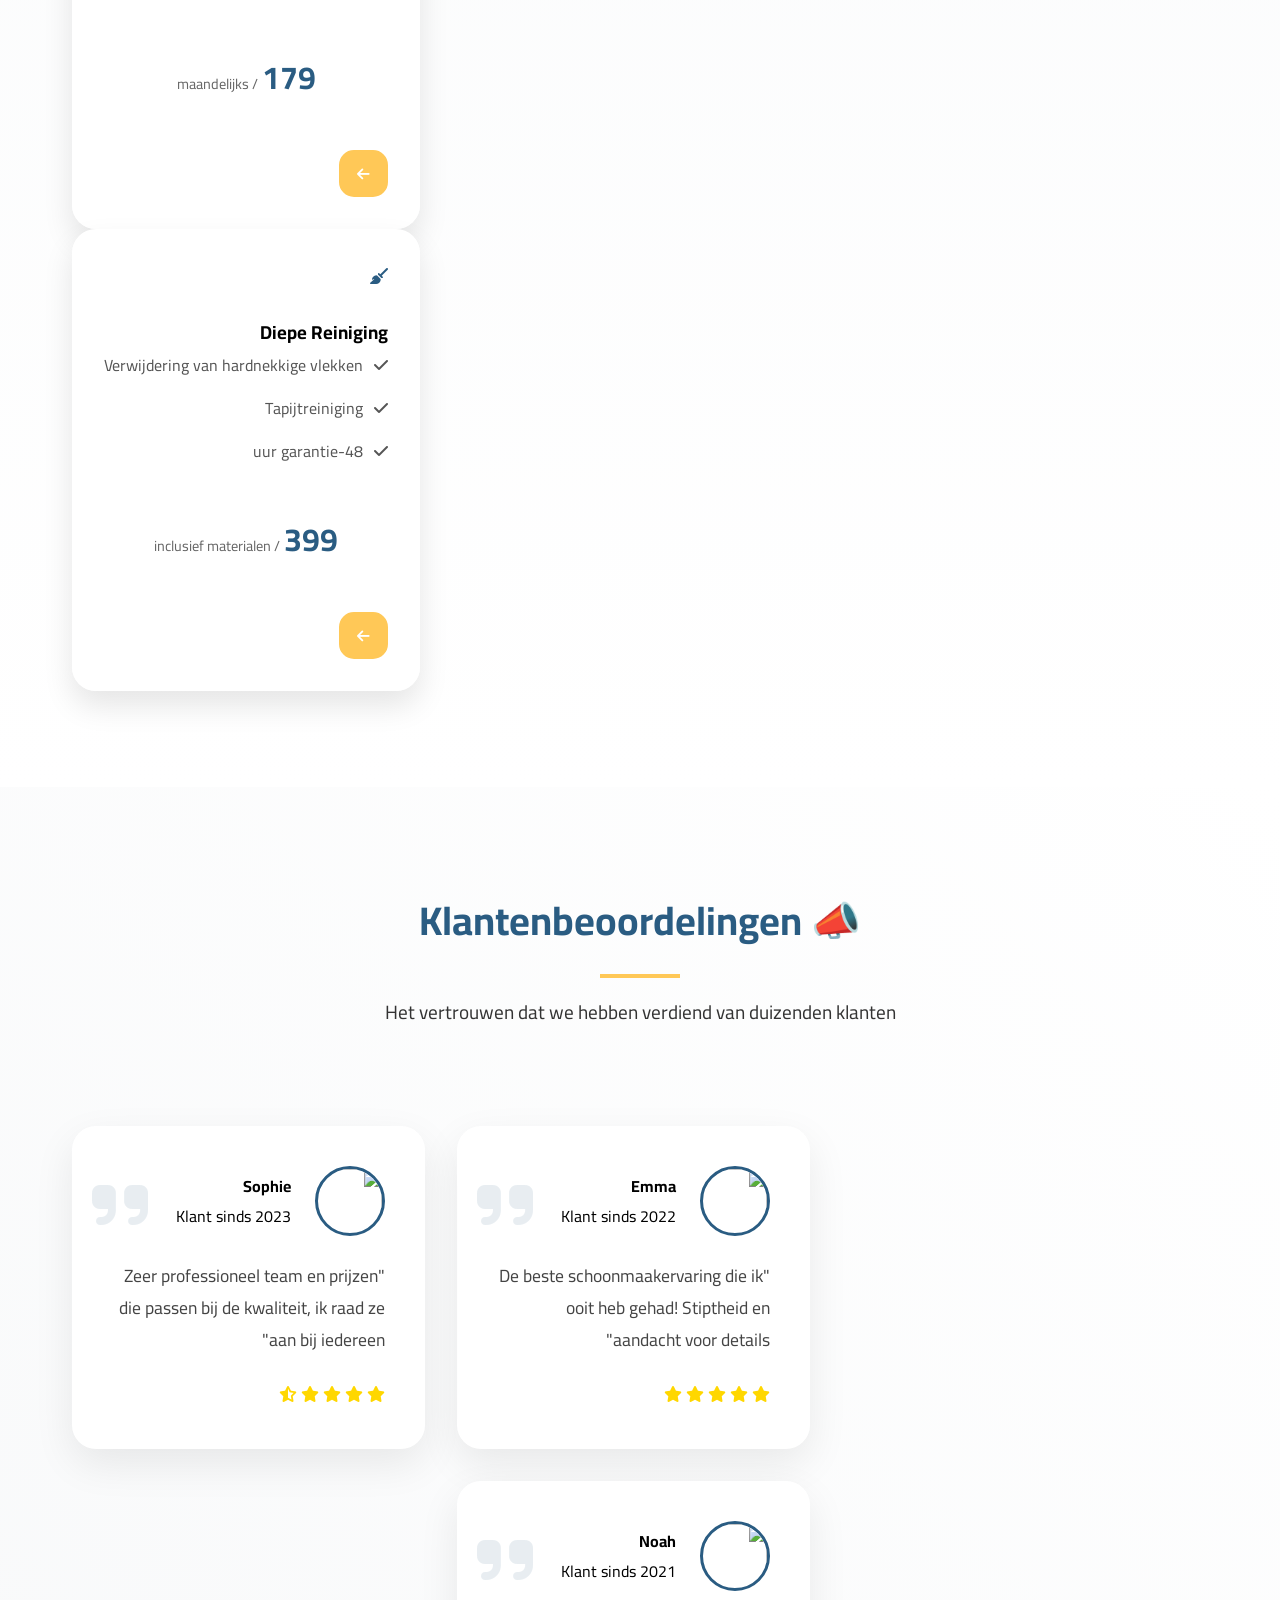
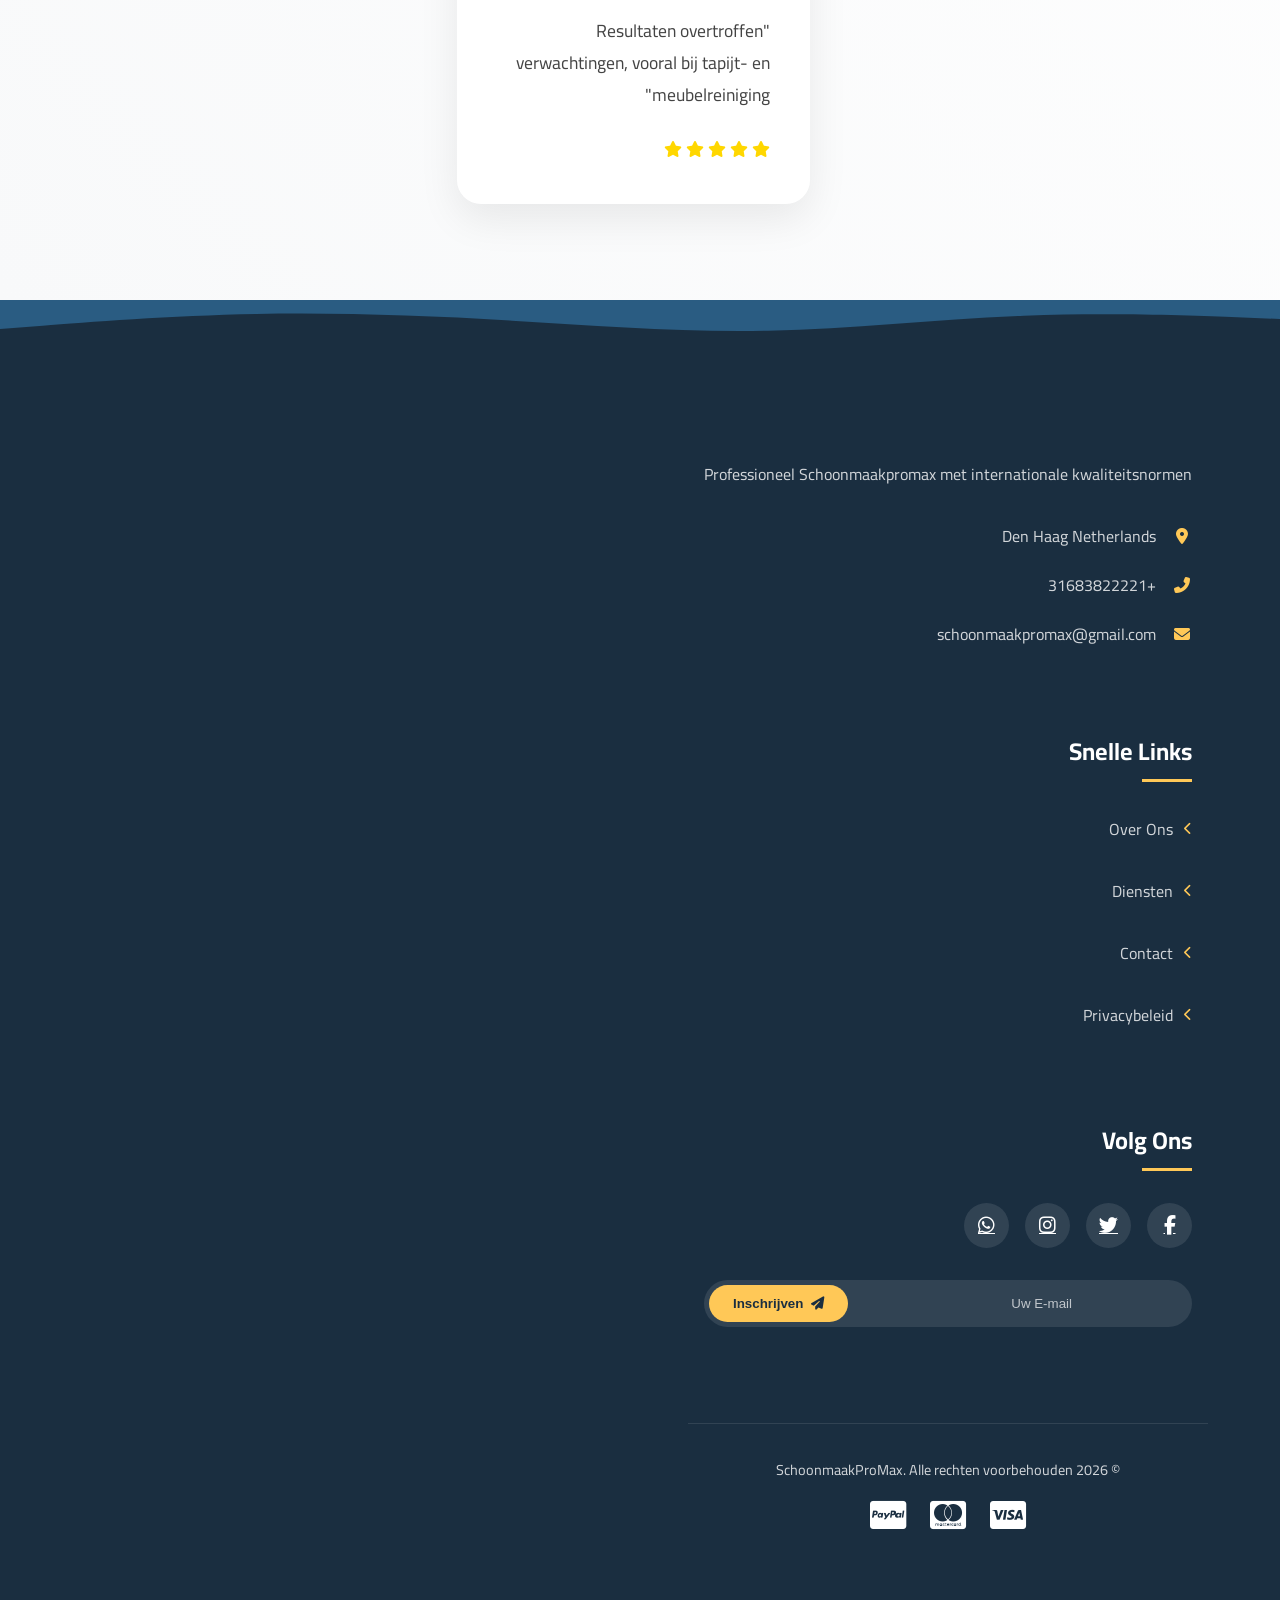
==== commit aff20232: "index.html" ====
--- a/index.html
+++ b/index.html
@@ -337,145 +337,77 @@
         </style>
     
         <!-- Hero Section with 8 Images Slider -->
-        <section class="hero">
-            <!-- Hero Slider Container -->
-            <div class="hero-slider">
-                <!-- Slide 1 - Home Cleaning -->
-                <div class="slide active" style="background-image: url('assets/images/hero-home-cleaning1.jpg');">
-                    <div class="container">
-                        <div class="hero-content">
-                            <h1>Professionele <span class="hero-highlight">Huishoudelijke</span> Schoonmaak</h1>
-                            <p class="hero-subtitle">Uw huis stralend schoon met onze gespecialiseerde diensten</p>
-                            <div class="hero-cta">
-                                <a href="services.html#home-cleaning" class="cta-button">Meer Info</a>
-                                <a href="booking.html" class="cta-button">Nu Boeken</a>
-                                <a href="contact.html" class="cta-button">Contact</a> <!-- هذا الزر الذي كان ناقصًا -->
-      
-                            </div>
-                        </div>
-                    </div>
-                </div>
-                
-                <!-- Slide 2 - Office Cleaning -->
-                <div class="slide" style="background-image: url('assets/images/hero-office-cleaning1.jpg');">
-                    <div class="container">
-                        <div class="hero-content">
-                            <h1><span class="hero-highlight">Kantoren</span>:</h1>
-                            <p class="hero-subtitle">Een schone werkomgeving bevordert productiviteit en een professionele uitstraling.</p>
-                            <div class="hero-cta">
-                                <a href="services.html#office-cleaning" class="cta-button">Onze Diensten</a>
-                                <a href="contact.html" class="cta-button">Offerte Aanvragen</a>
-                                <a href="contact.html" class="cta-button">Contact</a> <!-- هذا الزر الذي كان ناقصًا -->
-      
-                            </div>
-                        </div>
-                    </div>
-                </div>
-                
-                <!-- Slide 3 - Deep Cleaning -->
-                <div class="slide" style="background-image: url('assets/images/hero-deep-cleaning.jpg');">
-                    <div class="container">
-                        <div class="hero-content">
-                            <h1><span class="hero-highlight">Diepe</span> Reiniging</h1>
-                            <p class="hero-subtitle">Voor een grondige en complete schoonmaakbeurt</p>
-                            <div class="hero-cta">
-                                <a href="services.html#deep-cleaning" class="cta-button">Bekijk Pakketten</a>
-                                <a href="tel:+31683822221" class="cta-button">Bel Ons</a>
-                                <a href="contact.html" class="cta-button">Contact</a> <!-- هذا الزر الذي كان ناقصًا -->
-      
-                            </div>
-                        </div>
-                    </div>
-                </div>
-                
-                <!-- Slide 4 - Carpet Cleaning -->
-                <div class="slide" style="background-image: url('assets/images/hero-carpet-cleaning.jpg');">
-                    <div class="container">
-                        <div class="hero-content">
-                            <h1><span class="hero-highlight">Tapijt</span> Reiniging</h1>
-                            <p class="hero-subtitle">Professionele reiniging en geurverwijdering voor uw tapijten</p>
-                            <div class="hero-cta">
-                                <a href="services.html#carpet-cleaning" class="cta-button">Meer Details</a>
-                                <a href="booking.html" class="cta-button">Afspraak Maken</a>
-                                <a href="contact.html" class="cta-button">Contact</a> <!-- هذا الزر الذي كان ناقصًا -->
-      
-                            </div>
-                        </div>
-                    </div>
-                </div>
-                
-                <!-- Slide 5 - Window Cleaning -->
-                <div class="slide" style="background-image: url('assets/images/hero-window-cleaning.jpg');">
-                    <div class="container">
-                        <div class="hero-content">
-                            <h1><span class="hero-highlight">Ramen</span> Reiniging</h1>
-                            <p class="hero-subtitle">Streeploze reiniging voor kristalheldere ramen</p>
-                            <div class="hero-cta">
-                                <a href="services.html#window-cleaning" class="cta-button">Onze Methode</a>
-                                <a href="contact.html" class="cta-button">Vraag Offerte</a>
-                                <a href="contact.html" class="cta-button">Contact</a> <!-- هذا الزر الذي كان ناقصًا -->
-      
-                            </div>
-                        </div>
-                    </div>
-                </div>
-                
-                <!-- Slide 6 - After Construction -->
-                <div class="slide" style="background-image: url('assets/images/hero-construction-cleaning.jpg');">
-                    <div class="container">
-                        <div class="hero-content">
-                            <h1>Opbouw <span class="hero-highlight">Schoonmaak</span></h1>
-                            <p class="hero-subtitle">Complete reiniging na verbouwing of renovatie</p>
-                            <div class="hero-cta">
-                                <a href="services.html#construction-cleaning" class="cta-button">Bekijk Diensten</a>
-                                <a href="tel:+31683822221" class="cta-button">Direct Contact</a>
-                                <a href="contact.html" class="cta-button">Contact</a> <!-- هذا الزر الذي كان ناقصًا -->
-      
-                            </div>
-                        </div>
-                    </div>
-                </div>
-                
-                <!-- Slide 7 - Disinfection -->
-                <div class="slide" style="background-image: url('assets/images/hero-disinfection.jpg');">
-                    <div class="container">
-                        <div class="hero-content">
-                            <h1>Professionele <span class="hero-highlight">Desinfectie</span></h1>
-                            <p class="hero-subtitle">Bescherm uw ruimte tegen bacteriën en virussen</p>
-                            <div class="hero-cta">
-                                <a href="services.html#disinfection" class="cta-button">Onze Aanpak</a>
-                                <a href="booking.html" class="cta-button">Plan Nu</a>
-                                <a href="contact.html" class="cta-button">Contact</a> <!-- هذا الزر الذي كان ناقصًا -->
-      
-                            </div>
-                        </div>
-                    </div>
-                </div>
-                
-                <!-- Slide 8 - Move In/Out -->
-                <div class="slide" style="background-image: url('assets/images/hero-move-cleaning.jpg');">
-                    <div class="container">
-                        <div class="hero-content">
-                            <h1><span class="hero-highlight">Verhuizing</span> Schoonmaak</h1>
-                            <p class="hero-subtitle">Perfecte schoonmaak voor overdracht of nieuwe bewoners</p>
-                            <div class="hero-cta">
-                                <a href="services.html#move-cleaning" class="cta-button">Lees Meer</a>
-                                <a href="contact.html" class="cta-button">Contacteer Ons</a>
-                                <a href="contact.html" class="cta-button">Contact</a> <!-- هذا الزر الذي كان ناقصًا -->
-      
-                            </div>
-                        </div>
+<section class="hero">
+    <!-- Hero Slider Container -->
+    <div class="hero-slider">
+        <!-- Slide 1 - Offices -->
+        <div class="slide active" style="background-image: url('assets/images/hero-office-cleaning1.jpg');">
+            <div class="container">
+                <div class="hero-content">
+                    <h1><span class="hero-highlight">Kantoren</span></h1>
+                    <p class="hero-subtitle">Een schone werkomgeving bevordert productiviteit en een professionele uitstraling.</p>
+                    <div class="hero-cta">
+                        <a href="services.html#office-cleaning" class="cta-button">Onze Diensten</a>
+                        <a href="contact.html" class="cta-button">Offerte Aanvragen</a>
+                        <a href="contact.html" class="cta-button">Contact</a>
                     </div>
                 </div>
             </div>
-            
-            <!-- Slider Controls -->
-            <div class="slider-controls">
-                <button class="slider-prev"><i class="fas fa-chevron-right"></i></button>
-                <div class="slider-dots"></div>
-                <button class="slider-next"><i class="fas fa-chevron-left"></i></button>
+        </div>
+        
+        <!-- Slide 2 - Schools -->
+        <div class="slide" style="background-image: url('assets/images/hero-construction-cleaning.jpg');">
+            <div class="container">
+                <div class="hero-content">
+                    <h1><span class="hero-highlight">Scholen</span></h1>
+                    <p class="hero-subtitle">Hygiënische leeromgevingen voor studenten en docenten.</p>
+                    <div class="hero-cta">
+                        <a href="services.html#school-cleaning" class="cta-button">Onze Diensten</a>
+                        <a href="contact.html" class="cta-button">Offerte Aanvragen</a>
+                        <a href="contact.html" class="cta-button">Contact</a>
+                    </div>
+                </div>
             </div>
-        </section>
+        </div>
+        
+        <!-- Slide 3 - Hotels -->
+        <div class="slide" style="background-image: url('assets/images/hero-carpet-cleaning.jpg');">
+            <div class="container">
+                <div class="hero-content">
+                    <h1><span class="hero-highlight">Hotels</span></h1>
+                    <p class="hero-subtitle">Professionele reiniging voor een gastvrije omgeving.</p>
+                    <div class="hero-cta">
+                        <a href="services.html#hotel-cleaning" class="cta-button">Onze Diensten</a>
+                        <a href="contact.html" class="cta-button">Offerte Aanvragen</a>
+                        <a href="contact.html" class="cta-button">Contact</a>
+                    </div>
+                </div>
+            </div>
+        </div>
+        
+        <!-- Slide 4 - Homes -->
+        <div class="slide" style="background-image: url('assets/images/hero-home-cleaning1.jpg');">
+            <div class="container">
+                <div class="hero-content">
+                    <h1><span class="hero-highlight">Huizen</span></h1>
+                    <p class="hero-subtitle">Uw huis stralend schoon met onze gespecialiseerde diensten.</p>
+                    <div class="hero-cta">
+                        <a href="services.html#home-cleaning" class="cta-button">Onze Diensten</a>
+                        <a href="booking.html" class="cta-button">Nu Boeken</a>
+                        <a href="contact.html" class="cta-button">Contact</a>
+                    </div>
+                </div>
+            </div>
+        </div>
+    </div>
+    
+    <!-- Slider Controls -->
+    <div class="slider-controls">
+        <button class="slider-prev"><i class="fas fa-chevron-right"></i></button>
+        <div class="slider-dots"></div>
+        <button class="slider-next"><i class="fas fa-chevron-left"></i></button>
+    </div>
+</section>
       
         <style>
         /* Hero Section Styles */
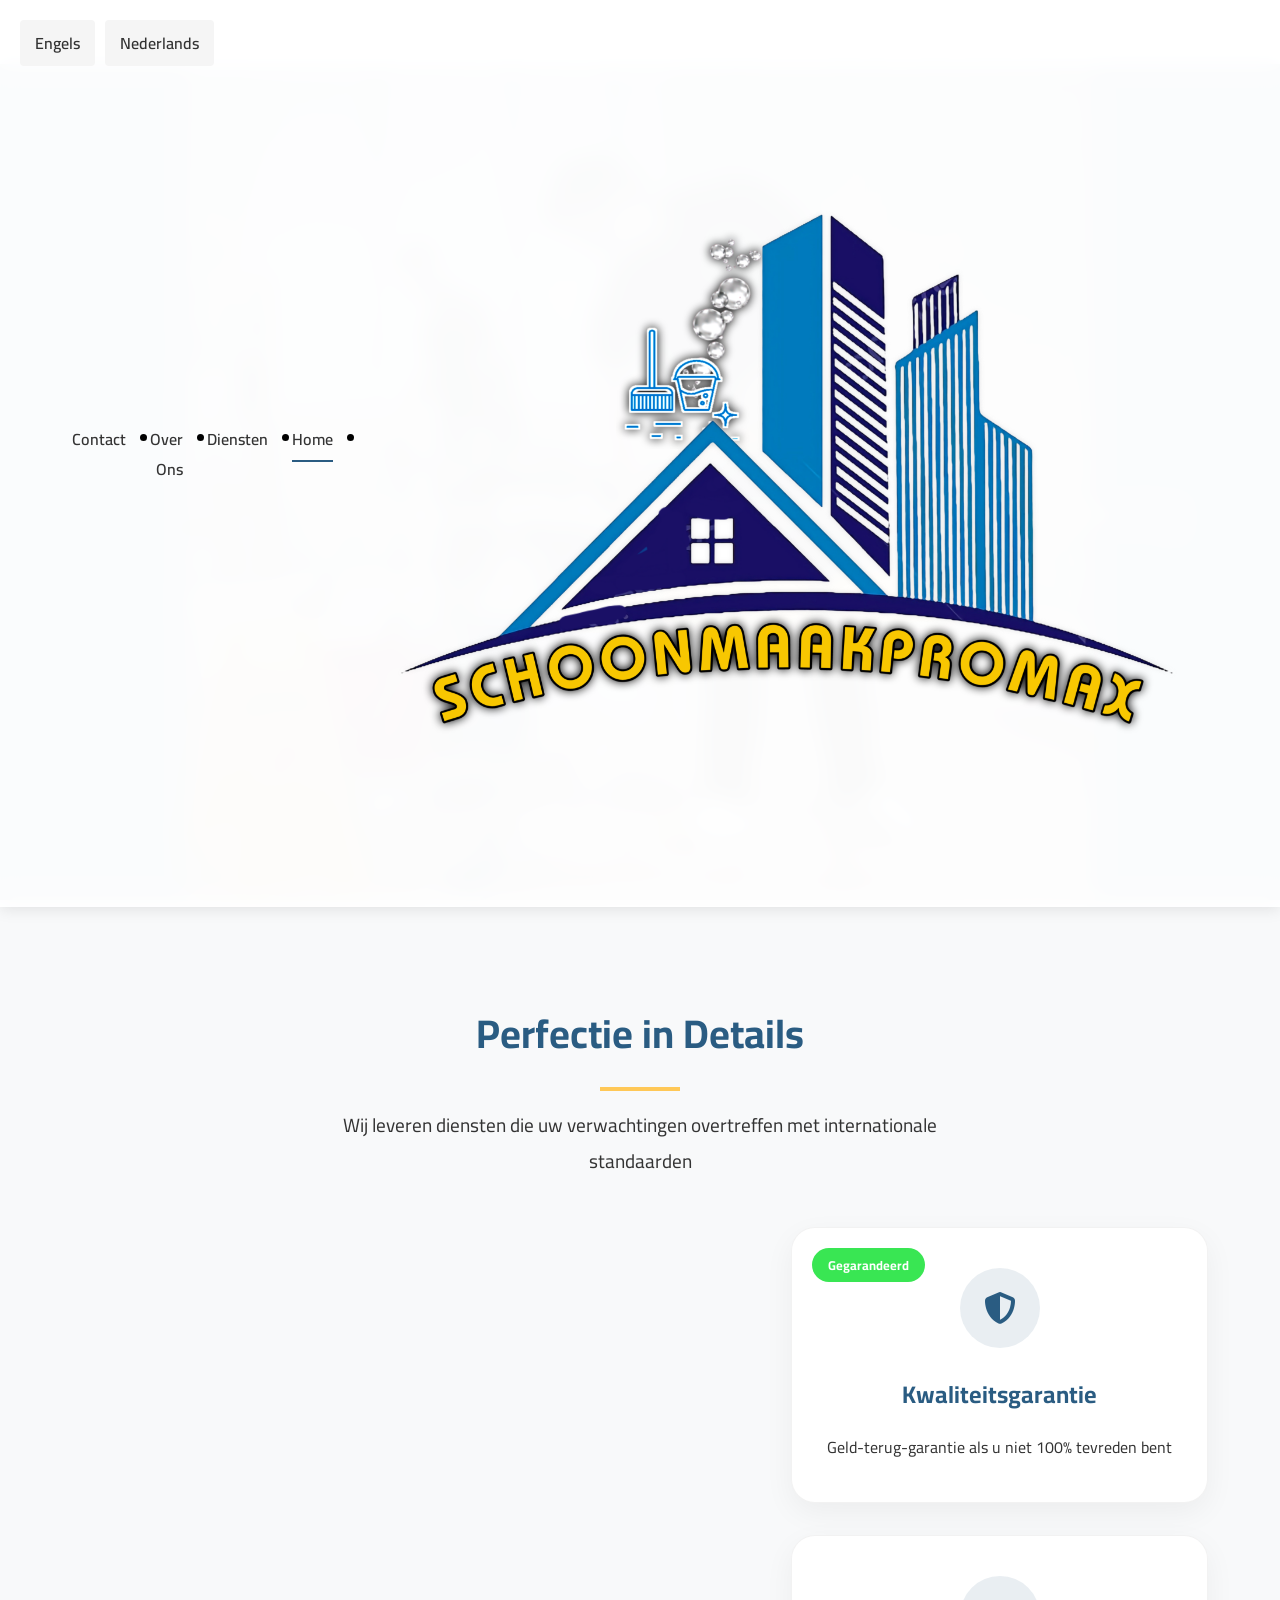
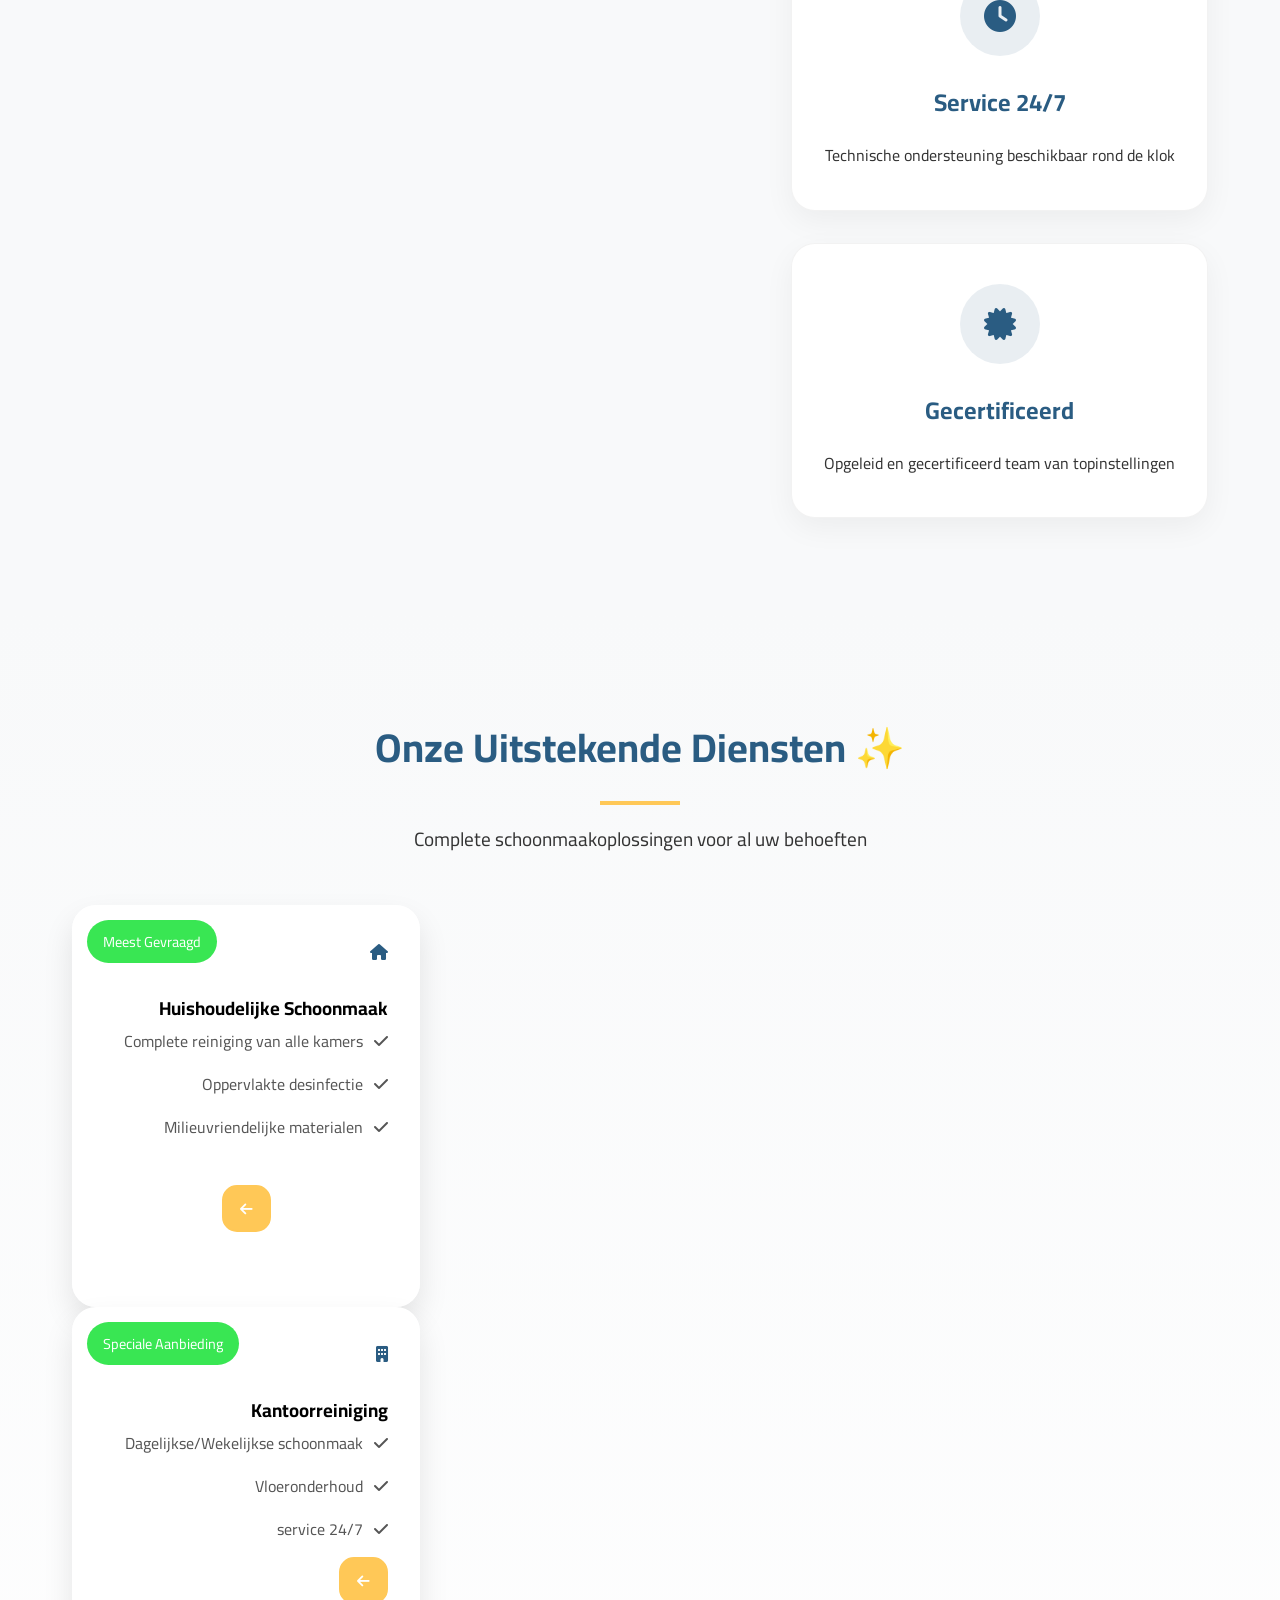
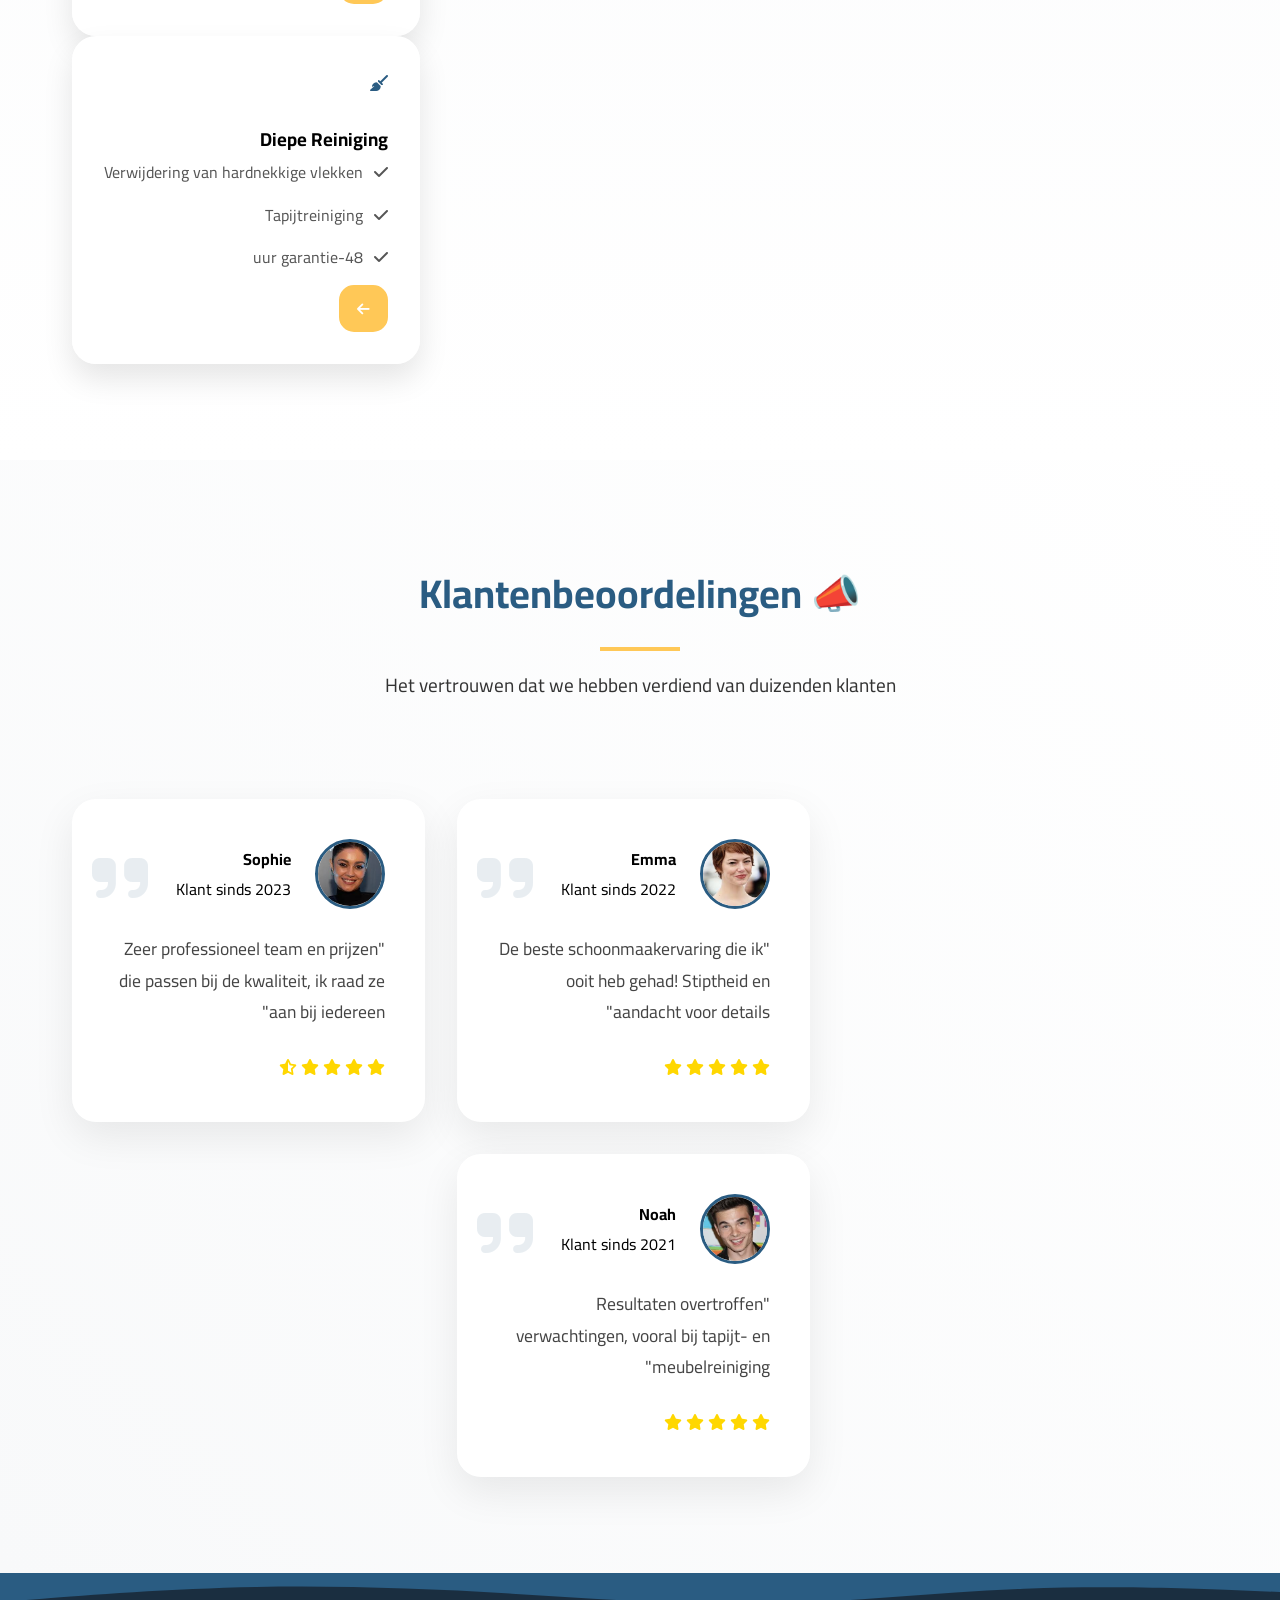
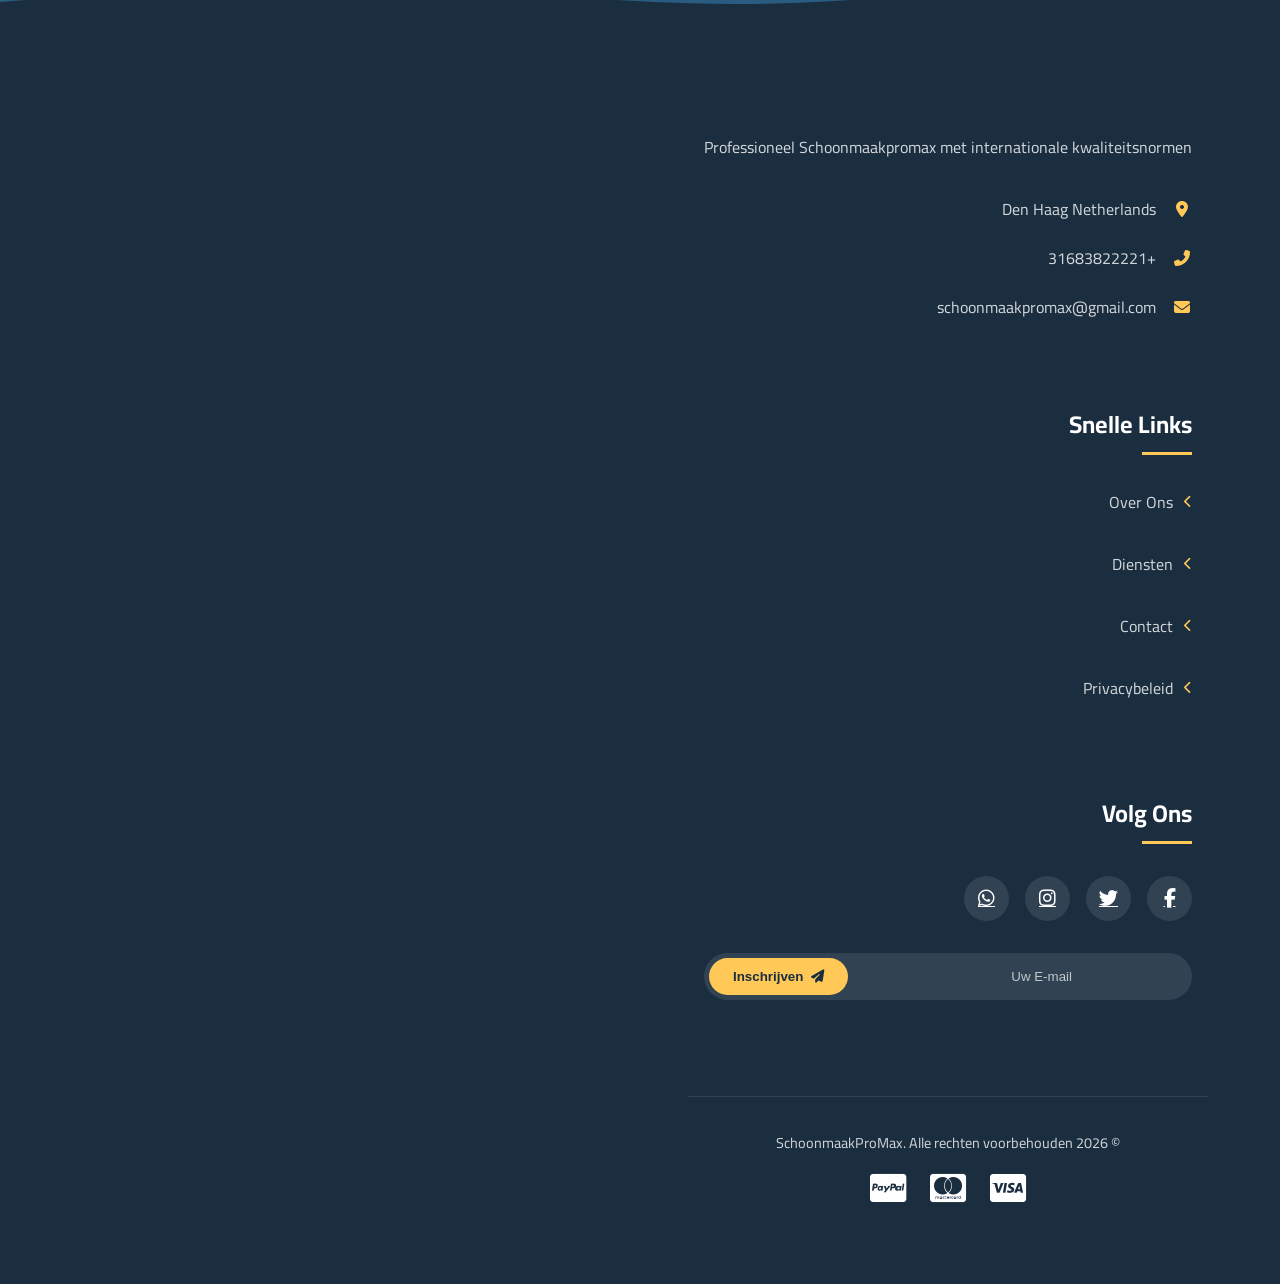
==== commit be18b0ad: "index.html" ====
--- a/index.html
+++ b/index.html
@@ -141,11 +141,12 @@
                     <li><a href="services.html" class="nav-link" data-link="services">Diensten</a></li>
                     <li><a href="about.html" class="nav-link" data-link="about">Over Ons</a></li>
                     <li><a href="contact.html" class="nav-link" data-link="contact">Contact</a></li>
-                    <li class="mobile-only">
+<!--                     <li class="mobile-only">
                         <a href="tel:+31683822221" class="cta-button mobile-cta">
                             <i class="fas fa-phone"></i> Bel Nu
                         </a>
-                    </li>
+                    </li> -->
+
                 </ul>
             </nav>
             
@@ -907,10 +908,10 @@
                         </ul>
                         <div class="service-footer">
                             <div class="price-box">
-                                <span class="price">249</span>
+                                <!--<span class="price">249</span> 
                                 <span class="duration">/ sessie</span>
-                            </div>
-                            <a href="#" class="cta-button">
+                            </div>-->
+                            <a href="about.html" class="cta-button">
                                 <span></span>
                                 <i class="fas fa-arrow-left"></i>
                             </a>
@@ -936,11 +937,11 @@
                             <li><i class="fas fa-check"></i> 24/7 service</li>
                         </ul>
                         <div class="service-footer">
-                            <div class="price-box">
+                            <!--                <div class="price-box">
                                 <span class="price">179</span>
                                 <span class="duration">/ maandelijks</span>
-                            </div>
-                            <a href="#" class="cta-button">
+                            </div>-->
+                            <a href="about.html" class="cta-button">
                                 <span></span>
                                 <i class="fas fa-arrow-left"></i>
                             </a>
@@ -965,11 +966,11 @@
                             <li><i class="fas fa-check"></i> 48-uur garantie</li>
                         </ul>
                         <div class="service-footer">
-                            <div class="price-box">
-                                <span class="price">399</span>
+ <!--<div class="price-box">
+                                                           <span class="price">399</span>
                                 <span class="duration">/ inclusief materialen</span>
-                            </div>
-                            <a href="#" class="cta-button">
+                            </div>-->
+                            <a href="about.html" class="cta-button">
                                 <span></span>
                                 <i class="fas fa-arrow-left"></i>
                             </a>
